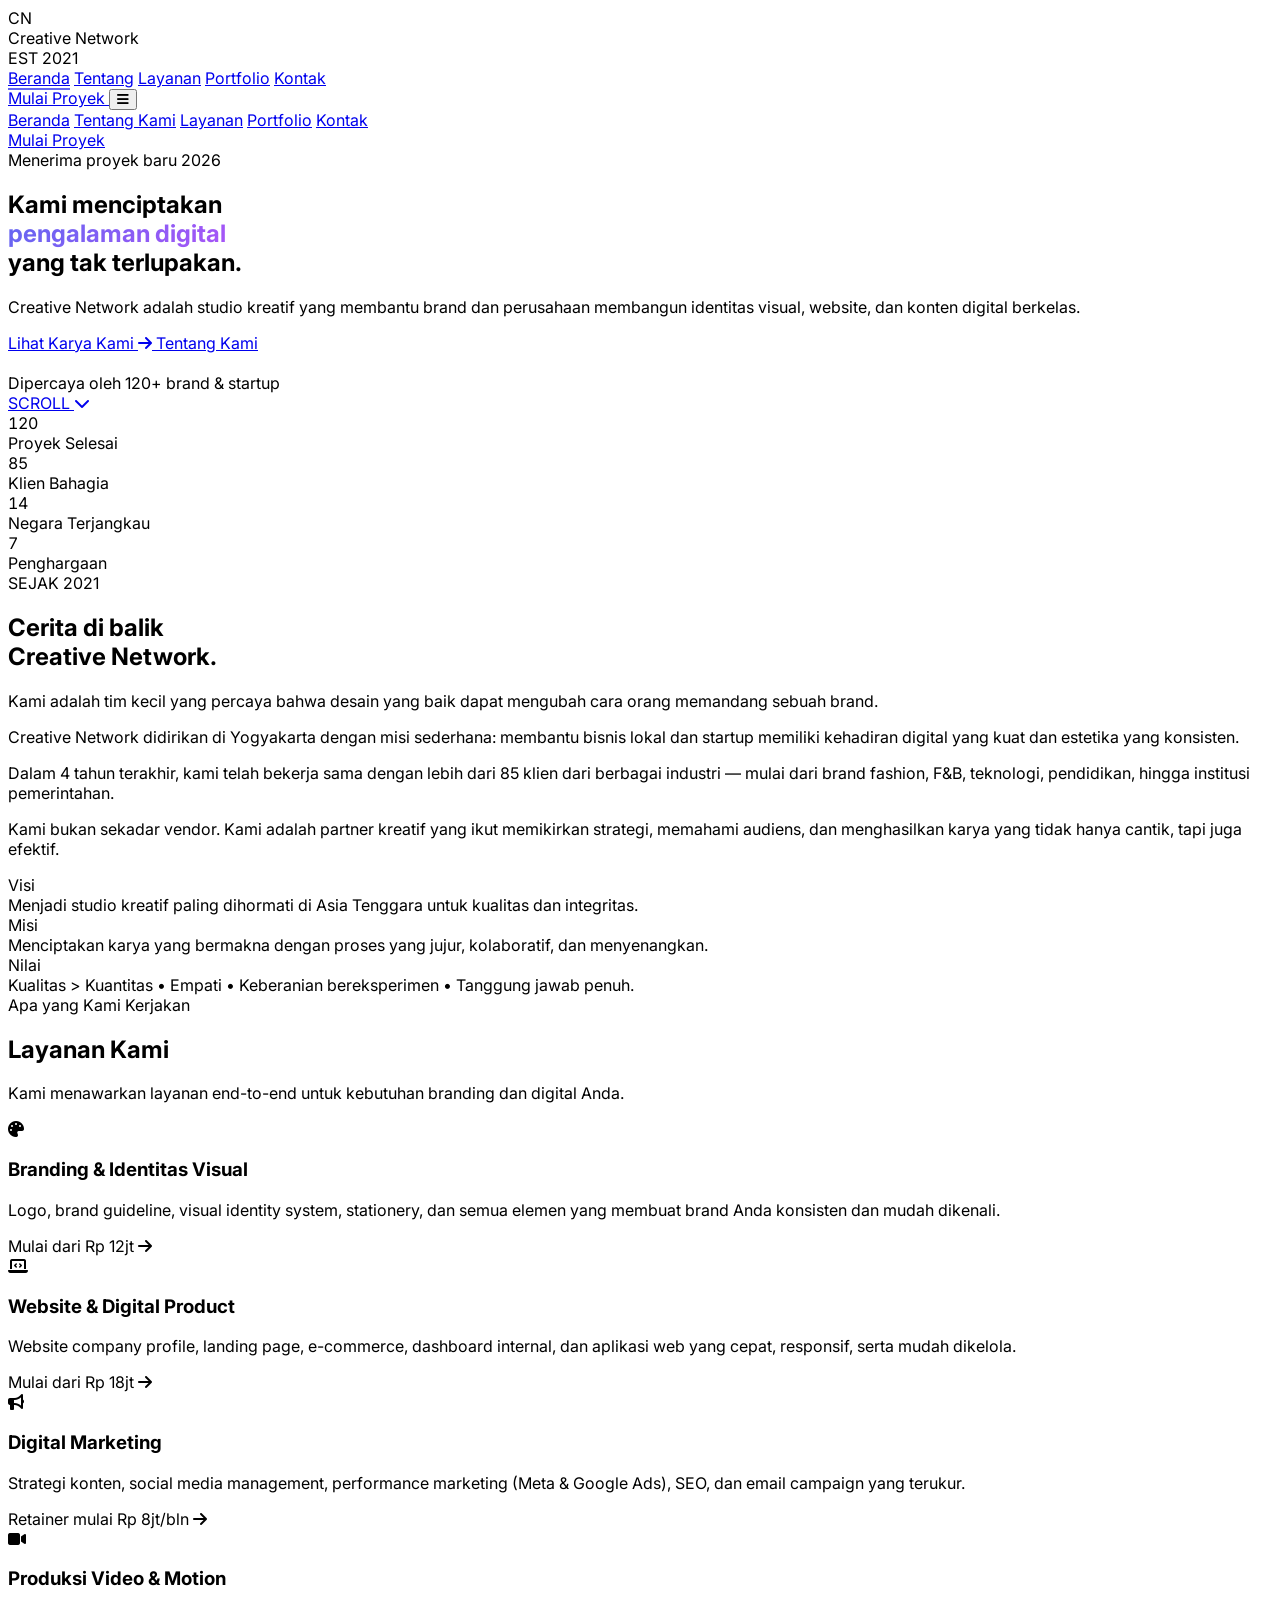
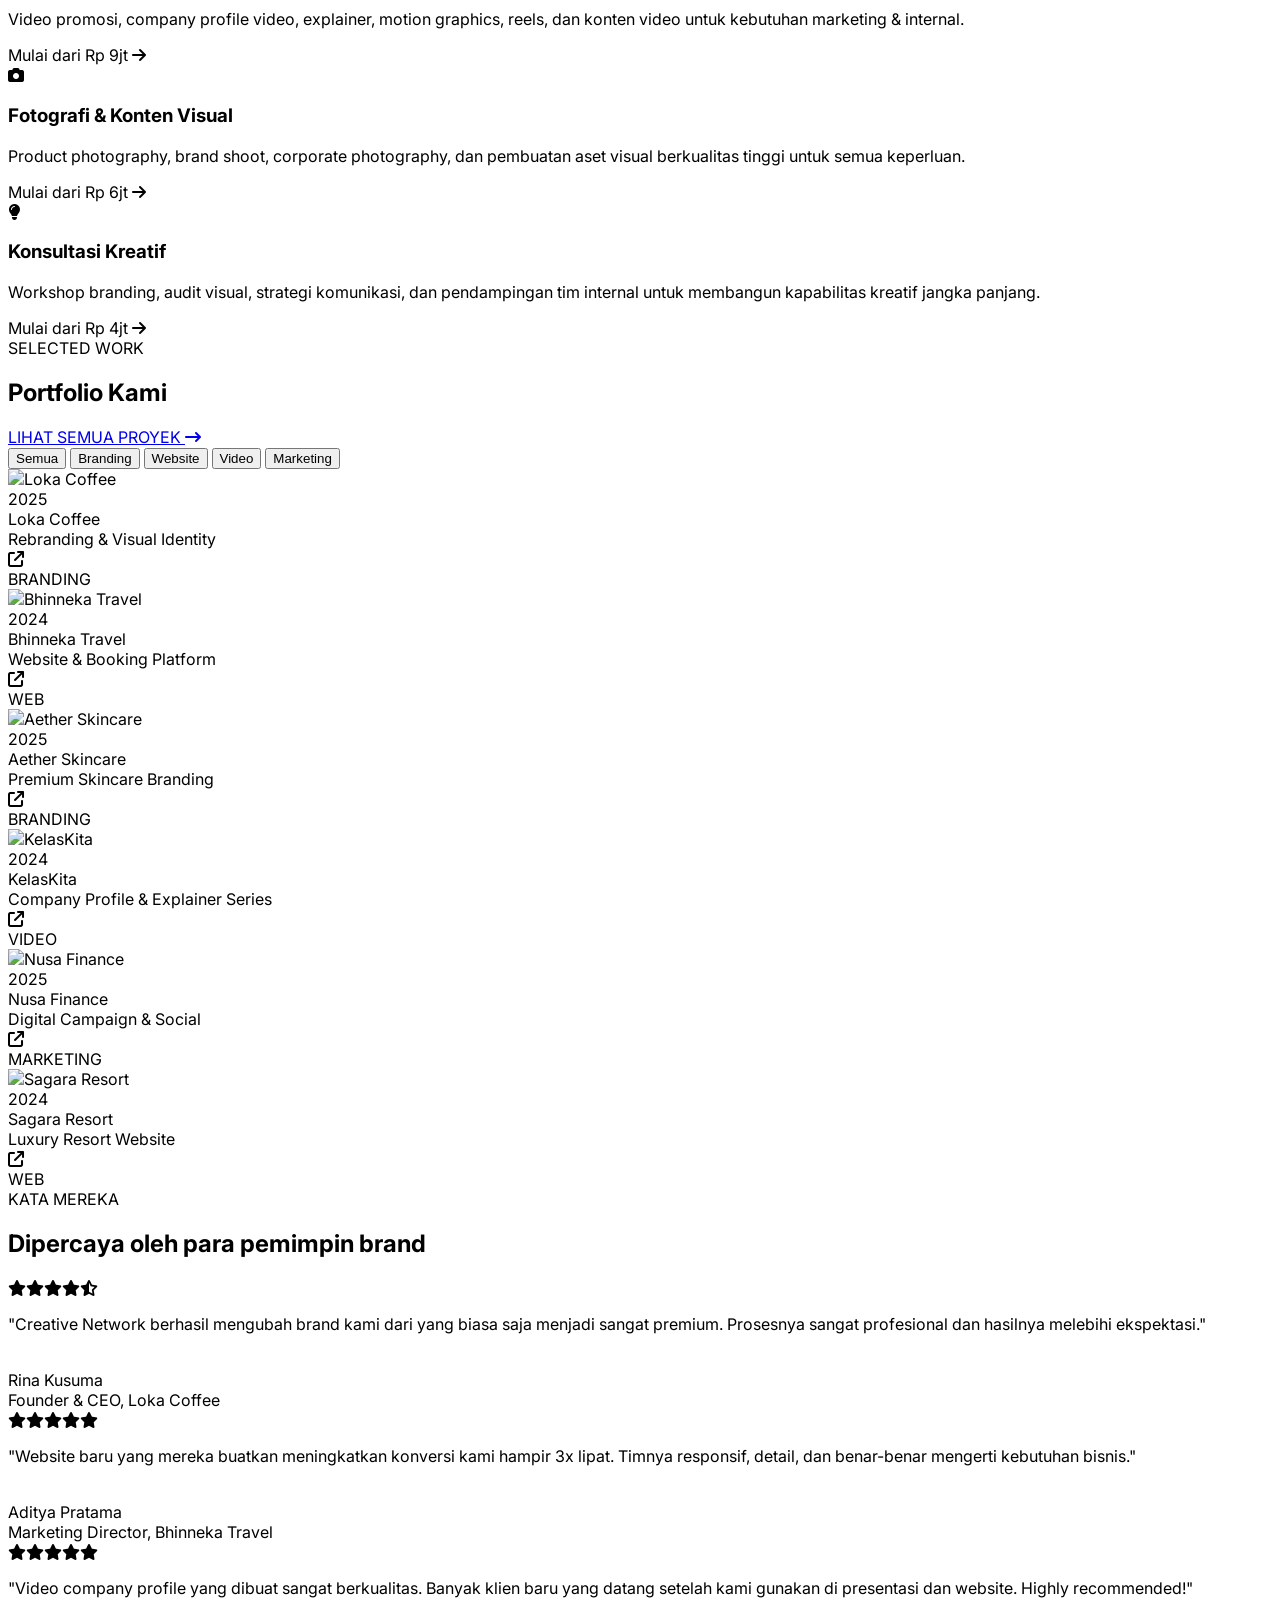
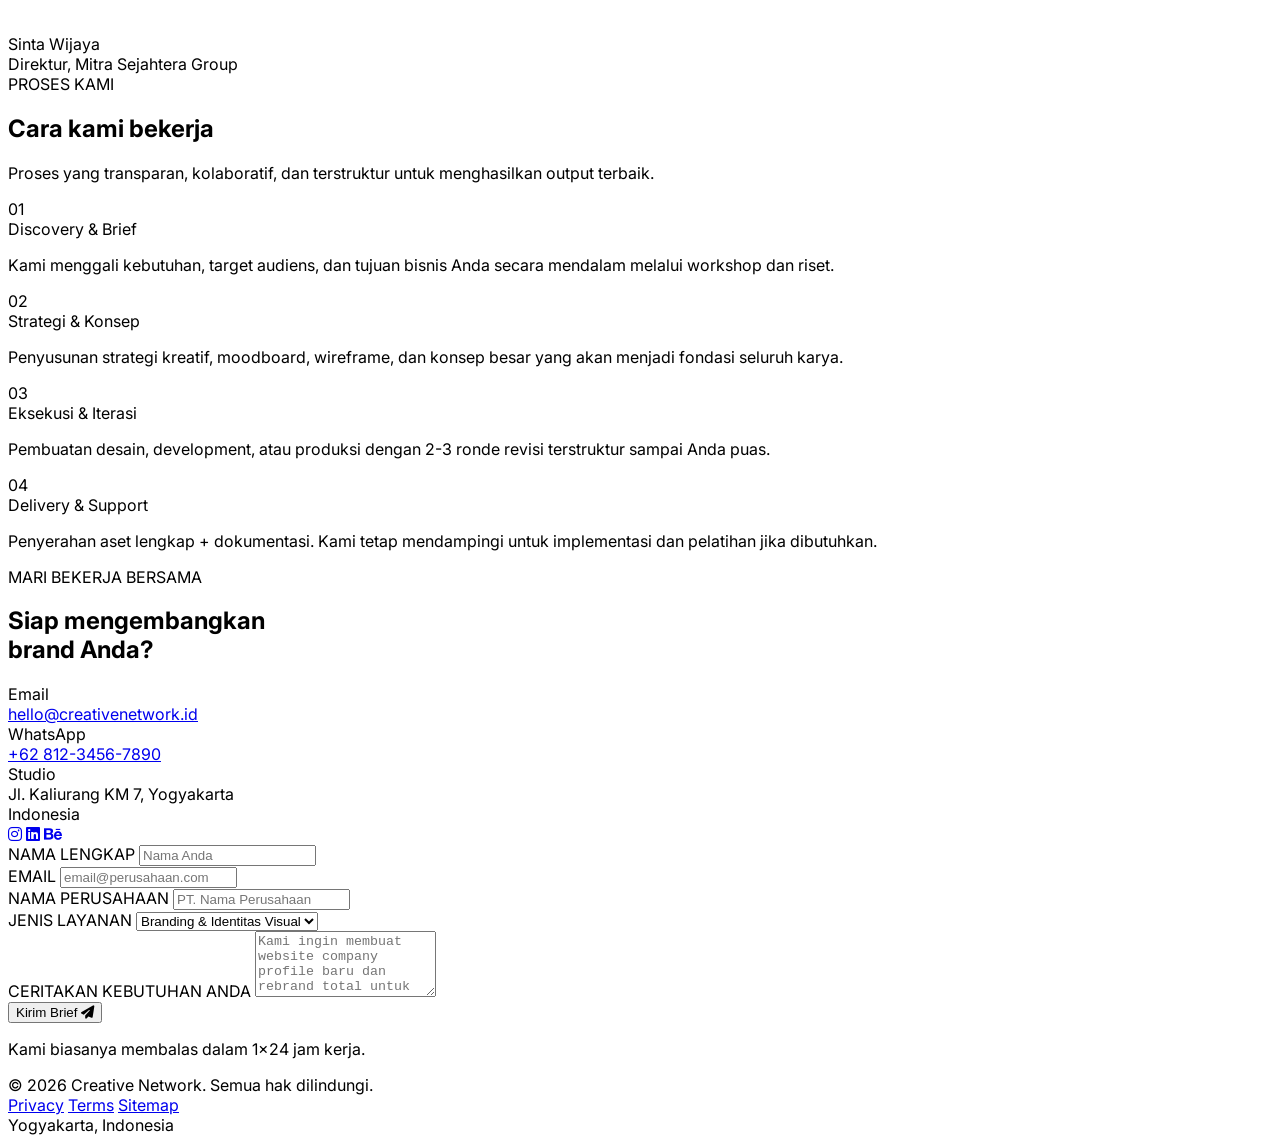
==== index.html @ c927feca "feat: add full company profile website (index.html)" ====
<!DOCTYPE html>
<html lang="id">
<head>
    <meta charset="UTF-8">
    <meta name="viewport" content="width=device-width, initial-scale=1.0">
    <meta name="description" content="Creative Network - Agensi kreatif digital yang menghidupkan ide menjadi pengalaman visual dan digital yang bermakna. Jasa desain branding, website, digital marketing, dan produksi konten.">
    <meta name="keywords" content="creative agency, desain grafis, website, branding, digital marketing, video production, indonesia, creative network">
    <title>Creative Network • Company Profile</title>
    <script src="https://cdn.tailwindcss.com"></script>
    <link rel="stylesheet" href="https://cdnjs.cloudflare.com/ajax/libs/font-awesome/6.5.1/css/all.min.css">
    <style>
        @import url('https://fonts.googleapis.com/css2?family=Inter:wght@300;400;500;600&amp;family=Playfair+Display:wght@700&amp;display=swap');
        
        :root {
            --primary: #6366f1;
        }
        
        .tail-container {
            font-family: 'Inter', system_ui, sans-serif;
        }
        
        .heading-serif {
            font-family: 'Playfair Display', Georgia, serif;
            font-weight: 700;
            line-height: 1.1;
        }

        .section-header {
            position: relative;
            display: inline-block;
        }
        
        .section-header:after {
            content: '';
            position: absolute;
            bottom: -8px;
            left: 0;
            width: 60px;
            height: 3px;
            background: linear-gradient(to right, #6366f1, #a5b4fc);
            border-radius: 3px;
        }

        .nav-link {
            position: relative;
            transition: color 0.2s ease;
        }
        
        .nav-link:after {
            content: '';
            position: absolute;
            width: 0;
            height: 2px;
            bottom: -2px;
            left: 0;
            background-color: #6366f1;
            transition: width 0.3s ease;
        }
        
        .nav-link:hover:after,
        .nav-link.active:after {
            width: 100%;
        }

        .service-card, .portfolio-card {
            transition: all 0.3s cubic-bezier(0.4, 0, 0.2, 1);
        }
        
        .service-card:hover, .portfolio-card:hover {
            transform: translateY(-8px);
            box-shadow: 0 20px 25px -5px rgb(0 0 0 / 0.1), 0 8px 10px -6px rgb(0 0 0 / 0.1);
        }

        .portfolio-card img {
            transition: transform 0.5s cubic-bezier(0.4, 0, 0.2, 1);
        }
        
        .portfolio-card:hover img {
            transform: scale(1.08);
        }

        .nav-scrolled {
            background-color: rgba(15, 23, 42, 0.95);
            backdrop-filter: blur(12px);
        }

        .stat-number {
            font-variant-numeric: tabular-nums;
        }

        .modal {
            animation: modalPop 0.2s ease-out forwards;
        }

        @keyframes modalPop {
            from {
                opacity: 0;
                transform: scale(0.95) translateY(20px);
            }
            to {
                opacity: 1;
                transform: scale(1) translateY(0);
            }
        }

        .creative-gradient {
            background: linear-gradient(135deg, #6366f1 0%, #a855f7 100%);
            -webkit-background-clip: text;
            -webkit-text-fill-color: transparent;
        }

        .glass {
            background: rgba(255, 255, 255, 0.08);
            backdrop-filter: blur(16px);
        }

        .work-grid {
            scrollbar-width: none;
        }

        .fade-in {
            opacity: 0;
            transform: translateY(20px);
            transition: all 0.6s cubic-bezier(0.4, 0, 0.2, 1);
        }
        
        .fade-in.visible {
            opacity: 1;
            transform: translateY(0);
        }

        .nav-mobile {
            animation: slideDown 0.3s ease forwards;
        }

        .testimonial {
            transition: all 0.4s ease;
        }
    </style>
</head>
<body class="tail-container bg-slate-950 text-slate-200">
    <!-- NAVBAR -->
    <nav id="navbar" class="fixed top-0 left-0 right-0 z-50 transition-all duration-300 bg-slate-950/90">
        <div class="max-w-7xl mx-auto px-6">
            <div class="flex items-center justify-between h-20">
                <!-- Logo -->
                <div class="flex items-center gap-x-3">
                    <div class="w-10 h-10 bg-indigo-600 rounded-2xl flex items-center justify-center shadow-inner">
                        <span class="text-white font-bold text-2xl tracking-tighter">CN</span>
                    </div>
                    <div>
                        <div class="font-semibold text-2xl tracking-tighter">Creative Network</div>
                        <div class="text-[10px] text-slate-400 -mt-1">EST 2021</div>
                    </div>
                </div>

                <!-- Desktop Menu -->
                <div class="hidden md:flex items-center gap-x-9 text-sm font-medium">
                    <a href="#beranda" class="nav-link text-slate-300 hover:text-white px-1">Beranda</a>
                    <a href="#tentang" class="nav-link text-slate-300 hover:text-white px-1">Tentang</a>
                    <a href="#layanan" class="nav-link text-slate-300 hover:text-white px-1">Layanan</a>
                    <a href="#portfolio" class="nav-link text-slate-300 hover:text-white px-1">Portfolio</a>
                    <a href="#kontak" class="nav-link text-slate-300 hover:text-white px-1">Kontak</a>
                </div>

                <!-- CTA & Mobile -->
                <div class="flex items-center gap-x-4">
                    <a href="#kontak" 
                       class="hidden sm:inline-flex items-center px-5 py-2.5 text-sm font-semibold bg-white text-slate-950 rounded-2xl hover:bg-slate-100 active:bg-slate-200 transition-colors">
                        <span>Mulai Proyek</span>
                    </a>
                    
                    <!-- Mobile Menu Button -->
                    <button id="mobile-menu-btn"
                            class="md:hidden w-11 h-11 flex items-center justify-center text-xl text-slate-300 hover:text-white hover:bg-slate-900 rounded-2xl transition-colors"
                            aria-label="Buka menu">
                        <i class="fa-solid fa-bars"></i>
                    </button>
                </div>
            </div>
        </div>

        <!-- Mobile Menu -->
        <div id="mobile-menu" class="hidden md:hidden border-t border-slate-800 bg-slate-950">
            <div class="px-6 py-6 flex flex-col gap-y-1 text-base font-medium">
                <a href="#beranda" class="mobile-nav-link px-4 py-3 rounded-2xl hover:bg-slate-900">Beranda</a>
                <a href="#tentang" class="mobile-nav-link px-4 py-3 rounded-2xl hover:bg-slate-900">Tentang Kami</a>
                <a href="#layanan" class="mobile-nav-link px-4 py-3 rounded-2xl hover:bg-slate-900">Layanan</a>
                <a href="#portfolio" class="mobile-nav-link px-4 py-3 rounded-2xl hover:bg-slate-900">Portfolio</a>
                <a href="#kontak" class="mobile-nav-link px-4 py-3 rounded-2xl hover:bg-slate-900">Kontak</a>
                
                <div class="pt-4 px-4">
                    <a href="#kontak" 
                       class="block w-full text-center px-6 py-3 bg-white text-slate-950 font-semibold rounded-2xl text-sm active:bg-slate-100">
                        Mulai Proyek
                    </a>
                </div>
            </div>
        </div>
    </nav>

    <!-- HERO / BERANDA -->
    <section id="beranda" class="pt-20 min-h-[100dvh] flex items-center relative overflow-hidden bg-slate-950">
        <div class="absolute inset-0 bg-[radial-gradient(#334155_0.8px,transparent_1px)] bg-[length:5px_5px] opacity-40"></div>
        
        <div class="max-w-7xl mx-auto px-6 pt-12 pb-20 relative z-10">
            <div class="max-w-4xl">
                <div class="inline-flex items-center gap-x-2 bg-slate-900 border border-slate-800 rounded-3xl px-4 py-1 mb-6 text-sm">
                    <div class="w-2 h-2 bg-emerald-400 rounded-full animate-pulse"></div>
                    <span class="text-emerald-400 font-medium">Menerima proyek baru 2026</span>
                </div>
                
                <h1 class="text-6xl md:text-7xl lg:text-7xl font-semibold tracking-tighter leading-[1.05] mb-6">
                    Kami menciptakan<br>
                    <span class="creative-gradient">pengalaman digital</span><br>
                    yang tak terlupakan.
                </h1>
                
                <p class="max-w-xl text-xl text-slate-400 mb-10 leading-relaxed">
                    Creative Network adalah studio kreatif yang membantu brand dan perusahaan 
                    membangun identitas visual, website, dan konten digital berkelas.
                </p>

                <div class="flex flex-col sm:flex-row items-start sm:items-center gap-4">
                    <a href="#portfolio" 
                       class="group inline-flex items-center justify-center gap-x-3 bg-indigo-600 hover:bg-indigo-500 active:bg-indigo-700 transition-all px-8 py-4 rounded-3xl font-semibold text-lg w-full sm:w-auto">
                        <span>Lihat Karya Kami</span>
                        <i class="fa-solid fa-arrow-right group-active:translate-x-0.5 transition"></i>
                    </a>
                    
                    <a href="#tentang" 
                       class="inline-flex items-center justify-center gap-x-2 px-7 py-4 rounded-3xl font-semibold text-lg border border-slate-700 hover:bg-slate-900 transition-colors w-full sm:w-auto">
                        <span>Tentang Kami</span>
                    </a>
                </div>

                <div class="mt-14 flex items-center gap-x-8 text-sm">
                    <div class="flex -space-x-3">
                        <img class="w-8 h-8 rounded-full ring-2 ring-slate-950 object-cover" src="https://picsum.photos/id/1005/32/32" alt="">
                        <img class="w-8 h-8 rounded-full ring-2 ring-slate-950 object-cover" src="https://picsum.photos/id/1011/32/32" alt="">
                        <img class="w-8 h-8 rounded-full ring-2 ring-slate-950 object-cover" src="https://picsum.photos/id/1009/32/32" alt="">
                    </div>
                    <div class="text-slate-400">
                        Dipercaya oleh <span class="text-white font-medium">120+</span> brand &amp; startup
                    </div>
                </div>
            </div>
        </div>

        <!-- Scroll indicator -->
        <div class="absolute bottom-10 left-1/2 hidden md:block">
            <a href="#tentang" class="flex flex-col items-center text-xs tracking-[2px] text-slate-500 hover:text-slate-400">
                <span class="mb-1.5">SCROLL</span>
                <i class="fa-solid fa-chevron-down"></i>
            </a>
        </div>
    </section>

    <!-- STATS -->
    <div class="border-y border-slate-800 bg-slate-900/50">
        <div class="max-w-7xl mx-auto px-6 grid grid-cols-2 md:grid-cols-4 gap-y-8 py-8 text-center">
            <div>
                <div class="text-4xl font-semibold tracking-tight text-white stat-number" data-target="120">120</div>
                <div class="text-sm text-slate-400 mt-1">Proyek Selesai</div>
            </div>
            <div>
                <div class="text-4xl font-semibold tracking-tight text-white stat-number" data-target="85">85</div>
                <div class="text-sm text-slate-400 mt-1">Klien Bahagia</div>
            </div>
            <div>
                <div class="text-4xl font-semibold tracking-tight text-white stat-number" data-target="14">14</div>
                <div class="text-sm text-slate-400 mt-1">Negara Terjangkau</div>
            </div>
            <div>
                <div class="text-4xl font-semibold tracking-tight text-white stat-number" data-target="7">7</div>
                <div class="text-sm text-slate-400 mt-1">Penghargaan</div>
            </div>
        </div>
    </div>

    <!-- TENTANG KAMI -->
    <section id="tentang" class="max-w-7xl mx-auto px-6 pt-20 pb-16">
        <div class="grid md:grid-cols-12 gap-x-12 items-center">
            <div class="md:col-span-5 mb-10 md:mb-0">
                <div class="sticky top-24">
                    <span class="text-indigo-400 font-semibold tracking-widest text-sm">SEJAK 2021</span>
                    <h2 class="text-5xl tracking-tighter font-semibold mt-3 mb-6 leading-none">Cerita di balik<br>Creative Network.</h2>
                    
                    <div class="prose prose-invert text-slate-400">
                        <p class="text-[15px] leading-relaxed">
                            Kami adalah tim kecil yang percaya bahwa desain yang baik dapat mengubah cara orang memandang sebuah brand.
                        </p>
                    </div>
                </div>
            </div>

            <div class="md:col-span-7 text-[15px] text-slate-300 space-y-6 leading-relaxed">
                <p>
                    Creative Network didirikan di Yogyakarta dengan misi sederhana: membantu bisnis lokal dan startup 
                    memiliki kehadiran digital yang kuat dan estetika yang konsisten.
                </p>
                <p>
                    Dalam 4 tahun terakhir, kami telah bekerja sama dengan lebih dari 85 klien dari berbagai industri — 
                    mulai dari brand fashion, F&amp;B, teknologi, pendidikan, hingga institusi pemerintahan.
                </p>
                <p>
                    Kami bukan sekadar vendor. Kami adalah partner kreatif yang ikut memikirkan strategi, 
                    memahami audiens, dan menghasilkan karya yang tidak hanya cantik, tapi juga efektif.
                </p>

                <div class="pt-4 grid grid-cols-1 sm:grid-cols-3 gap-4 text-sm">
                    <div class="bg-slate-900 border border-slate-800 rounded-3xl p-5">
                        <div class="font-semibold mb-1 text-white">Visi</div>
                        <div class="text-slate-400 text-sm">Menjadi studio kreatif paling dihormati di Asia Tenggara untuk kualitas dan integritas.</div>
                    </div>
                    <div class="bg-slate-900 border border-slate-800 rounded-3xl p-5">
                        <div class="font-semibold mb-1 text-white">Misi</div>
                        <div class="text-slate-400 text-sm">Menciptakan karya yang bermakna dengan proses yang jujur, kolaboratif, dan menyenangkan.</div>
                    </div>
                    <div class="bg-slate-900 border border-slate-800 rounded-3xl p-5">
                        <div class="font-semibold mb-1 text-white">Nilai</div>
                        <div class="text-slate-400 text-sm">Kualitas &gt; Kuantitas • Empati • Keberanian bereksperimen • Tanggung jawab penuh.</div>
                    </div>
                </div>
            </div>
        </div>
    </section>

    <!-- LAYANAN -->
    <section id="layanan" class="bg-slate-900 py-20 border-y border-slate-800">
        <div class="max-w-7xl mx-auto px-6">
            <div class="flex flex-col md:flex-row md:items-end md:justify-between mb-10">
                <div>
                    <span class="uppercase text-xs tracking-[3px] text-indigo-400 font-semibold">Apa yang Kami Kerjakan</span>
                    <h2 class="text-5xl tracking-tighter font-semibold mt-2">Layanan Kami</h2>
                </div>
                <p class="max-w-sm text-slate-400 mt-3 md:mt-0">Kami menawarkan layanan end-to-end untuk kebutuhan branding dan digital Anda.</p>
            </div>

            <div class="grid md:grid-cols-2 lg:grid-cols-3 gap-6">
                <!-- Service 1 -->
                <div class="service-card group bg-slate-950 border border-slate-800 rounded-3xl p-8 flex flex-col">
                    <div class="w-12 h-12 bg-indigo-600/10 text-indigo-400 rounded-2xl flex items-center justify-center mb-6 group-hover:bg-indigo-600 group-hover:text-white transition-colors">
                        <i class="fa-solid fa-palette text-2xl"></i>
                    </div>
                    <h3 class="font-semibold text-2xl tracking-tight mb-3">Branding &amp; Identitas Visual</h3>
                    <p class="text-slate-400 flex-1">Logo, brand guideline, visual identity system, stationery, dan semua elemen yang membuat brand Anda konsisten dan mudah dikenali.</p>
                    <div class="pt-6 text-xs font-medium text-indigo-400 flex items-center gap-1.5">Mulai dari Rp 12jt <i class="fa-solid fa-arrow-right"></i></div>
                </div>

                <!-- Service 2 -->
                <div class="service-card group bg-slate-950 border border-slate-800 rounded-3xl p-8 flex flex-col">
                    <div class="w-12 h-12 bg-indigo-600/10 text-indigo-400 rounded-2xl flex items-center justify-center mb-6 group-hover:bg-indigo-600 group-hover:text-white transition-colors">
                        <i class="fa-solid fa-laptop-code text-2xl"></i>
                    </div>
                    <h3 class="font-semibold text-2xl tracking-tight mb-3">Website &amp; Digital Product</h3>
                    <p class="text-slate-400 flex-1">Website company profile, landing page, e-commerce, dashboard internal, dan aplikasi web yang cepat, responsif, serta mudah dikelola.</p>
                    <div class="pt-6 text-xs font-medium text-indigo-400 flex items-center gap-1.5">Mulai dari Rp 18jt <i class="fa-solid fa-arrow-right"></i></div>
                </div>

                <!-- Service 3 -->
                <div class="service-card group bg-slate-950 border border-slate-800 rounded-3xl p-8 flex flex-col">
                    <div class="w-12 h-12 bg-indigo-600/10 text-indigo-400 rounded-2xl flex items-center justify-center mb-6 group-hover:bg-indigo-600 group-hover:text-white transition-colors">
                        <i class="fa-solid fa-bullhorn text-2xl"></i>
                    </div>
                    <h3 class="font-semibold text-2xl tracking-tight mb-3">Digital Marketing</h3>
                    <p class="text-slate-400 flex-1">Strategi konten, social media management, performance marketing (Meta &amp; Google Ads), SEO, dan email campaign yang terukur.</p>
                    <div class="pt-6 text-xs font-medium text-indigo-400 flex items-center gap-1.5">Retainer mulai Rp 8jt/bln <i class="fa-solid fa-arrow-right"></i></div>
                </div>

                <!-- Service 4 -->
                <div class="service-card group bg-slate-950 border border-slate-800 rounded-3xl p-8 flex flex-col">
                    <div class="w-12 h-12 bg-indigo-600/10 text-indigo-400 rounded-2xl flex items-center justify-center mb-6 group-hover:bg-indigo-600 group-hover:text-white transition-colors">
                        <i class="fa-solid fa-video text-2xl"></i>
                    </div>
                    <h3 class="font-semibold text-2xl tracking-tight mb-3">Produksi Video &amp; Motion</h3>
                    <p class="text-slate-400 flex-1">Video promosi, company profile video, explainer, motion graphics, reels, dan konten video untuk kebutuhan marketing &amp; internal.</p>
                    <div class="pt-6 text-xs font-medium text-indigo-400 flex items-center gap-1.5">Mulai dari Rp 9jt <i class="fa-solid fa-arrow-right"></i></div>
                </div>

                <!-- Service 5 -->
                <div class="service-card group bg-slate-950 border border-slate-800 rounded-3xl p-8 flex flex-col">
                    <div class="w-12 h-12 bg-indigo-600/10 text-indigo-400 rounded-2xl flex items-center justify-center mb-6 group-hover:bg-indigo-600 group-hover:text-white transition-colors">
                        <i class="fa-solid fa-camera text-2xl"></i>
                    </div>
                    <h3 class="font-semibold text-2xl tracking-tight mb-3">Fotografi &amp; Konten Visual</h3>
                    <p class="text-slate-400 flex-1">Product photography, brand shoot, corporate photography, dan pembuatan aset visual berkualitas tinggi untuk semua keperluan.</p>
                    <div class="pt-6 text-xs font-medium text-indigo-400 flex items-center gap-1.5">Mulai dari Rp 6jt <i class="fa-solid fa-arrow-right"></i></div>
                </div>

                <!-- Service 6 -->
                <div class="service-card group bg-slate-950 border border-slate-800 rounded-3xl p-8 flex flex-col">
                    <div class="w-12 h-12 bg-indigo-600/10 text-indigo-400 rounded-2xl flex items-center justify-center mb-6 group-hover:bg-indigo-600 group-hover:text-white transition-colors">
                        <i class="fa-solid fa-lightbulb text-2xl"></i>
                    </div>
                    <h3 class="font-semibold text-2xl tracking-tight mb-3">Konsultasi Kreatif</h3>
                    <p class="text-slate-400 flex-1">Workshop branding, audit visual, strategi komunikasi, dan pendampingan tim internal untuk membangun kapabilitas kreatif jangka panjang.</p>
                    <div class="pt-6 text-xs font-medium text-indigo-400 flex items-center gap-1.5">Mulai dari Rp 4jt <i class="fa-solid fa-arrow-right"></i></div>
                </div>
            </div>
        </div>
    </section>

    <!-- PORTFOLIO -->
    <section id="portfolio" class="max-w-7xl mx-auto px-6 py-20">
        <div class="flex flex-col md:flex-row md:items-end md:justify-between mb-9">
            <div>
                <span class="text-xs font-semibold tracking-[2.5px] text-indigo-400">SELECTED WORK</span>
                <h2 class="text-5xl tracking-tighter font-semibold mt-1">Portfolio Kami</h2>
            </div>
            <a href="#" class="mt-3 md:mt-0 text-sm font-medium inline-flex items-center gap-2 text-indigo-400 hover:text-indigo-300 group">
                LIHAT SEMUA PROYEK 
                <span class="group-hover:translate-x-0.5 transition"><i class="fa-solid fa-arrow-right-long"></i></span>
            </a>
        </div>

        <!-- Filter -->
        <div class="flex flex-wrap gap-2 mb-8" id="portfolio-filters">
            <button data-filter="all" class="filter-btn active px-5 py-1.5 text-sm rounded-2xl bg-white text-slate-950 font-medium">Semua</button>
            <button data-filter="branding" class="filter-btn px-5 py-1.5 text-sm rounded-2xl hover:bg-slate-900 bg-slate-900 border border-slate-700">Branding</button>
            <button data-filter="web" class="filter-btn px-5 py-1.5 text-sm rounded-2xl hover:bg-slate-900 bg-slate-900 border border-slate-700">Website</button>
            <button data-filter="video" class="filter-btn px-5 py-1.5 text-sm rounded-2xl hover:bg-slate-900 bg-slate-900 border border-slate-700">Video</button>
            <button data-filter="marketing" class="filter-btn px-5 py-1.5 text-sm rounded-2xl hover:bg-slate-900 bg-slate-900 border border-slate-700">Marketing</button>
        </div>

        <div class="grid grid-cols-1 md:grid-cols-2 lg:grid-cols-3 gap-6" id="portfolio-grid">
            <!-- Portfolio items populated by JS -->
        </div>
    </section>

    <!-- TESTIMONIALS -->
    <section class="bg-slate-900 border-y border-slate-800 py-20">
        <div class="max-w-7xl mx-auto px-6">
            <div class="text-center mb-12">
                <span class="text-indigo-400 text-sm font-semibold tracking-widest">KATA MEREKA</span>
                <h2 class="text-4xl md:text-5xl tracking-tight font-semibold mt-2">Dipercaya oleh para pemimpin brand</h2>
            </div>

            <div class="grid md:grid-cols-3 gap-6 max-w-5xl mx-auto">
                <div class="testimonial bg-slate-950 border border-slate-800 rounded-3xl p-7">
                    <div class="flex gap-1 text-amber-400 mb-4">
                        <i class="fa-solid fa-star"></i><i class="fa-solid fa-star"></i><i class="fa-solid fa-star"></i><i class="fa-solid fa-star"></i><i class="fa-solid fa-star-half-stroke"></i>
                    </div>
                    <p class="italic leading-relaxed text-slate-300">"Creative Network berhasil mengubah brand kami dari yang biasa saja menjadi sangat premium. Prosesnya sangat profesional dan hasilnya melebihi ekspektasi."</p>
                    <div class="mt-6 flex items-center gap-3">
                        <img src="https://picsum.photos/id/1012/40/40" class="w-9 h-9 rounded-full" alt="">
                        <div>
                            <div class="font-medium">Rina Kusuma</div>
                            <div class="text-xs text-slate-400">Founder &amp; CEO, Loka Coffee</div>
                        </div>
                    </div>
                </div>

                <div class="testimonial bg-slate-950 border border-slate-800 rounded-3xl p-7">
                    <div class="flex gap-1 text-amber-400 mb-4">
                        <i class="fa-solid fa-star"></i><i class="fa-solid fa-star"></i><i class="fa-solid fa-star"></i><i class="fa-solid fa-star"></i><i class="fa-solid fa-star"></i>
                    </div>
                    <p class="italic leading-relaxed text-slate-300">"Website baru yang mereka buatkan meningkatkan konversi kami hampir 3x lipat. Timnya responsif, detail, dan benar-benar mengerti kebutuhan bisnis."</p>
                    <div class="mt-6 flex items-center gap-3">
                        <img src="https://picsum.photos/id/1006/40/40" class="w-9 h-9 rounded-full" alt="">
                        <div>
                            <div class="font-medium">Aditya Pratama</div>
                            <div class="text-xs text-slate-400">Marketing Director, Bhinneka Travel</div>
                        </div>
                    </div>
                </div>

                <div class="testimonial bg-slate-950 border border-slate-800 rounded-3xl p-7">
                    <div class="flex gap-1 text-amber-400 mb-4">
                        <i class="fa-solid fa-star"></i><i class="fa-solid fa-star"></i><i class="fa-solid fa-star"></i><i class="fa-solid fa-star"></i><i class="fa-solid fa-star"></i>
                    </div>
                    <p class="italic leading-relaxed text-slate-300">"Video company profile yang dibuat sangat berkualitas. Banyak klien baru yang datang setelah kami gunakan di presentasi dan website. Highly recommended!"</p>
                    <div class="mt-6 flex items-center gap-3">
                        <img src="https://picsum.photos/id/201/40/40" class="w-9 h-9 rounded-full" alt="">
                        <div>
                            <div class="font-medium">Sinta Wijaya</div>
                            <div class="text-xs text-slate-400">Direktur, Mitra Sejahtera Group</div>
                        </div>
                    </div>
                </div>
            </div>
        </div>
    </section>

    <!-- PROCESS -->
    <section class="max-w-7xl mx-auto px-6 py-20">
        <div class="max-w-2xl mb-12">
            <span class="font-semibold text-indigo-400 text-sm tracking-widest">PROSES KAMI</span>
            <h2 class="text-5xl tracking-tighter font-semibold mt-2">Cara kami bekerja</h2>
            <p class="mt-3 text-slate-400">Proses yang transparan, kolaboratif, dan terstruktur untuk menghasilkan output terbaik.</p>
        </div>

        <div class="grid md:grid-cols-4 gap-6">
            <div class="relative pl-9 border-l border-slate-700 md:border-none">
                <div class="absolute -left-[9px] top-1 w-[17px] h-[17px] rounded-full bg-indigo-600 flex items-center justify-center text-[10px] font-mono">01</div>
                <div class="font-semibold text-lg mb-2">Discovery &amp; Brief</div>
                <p class="text-sm text-slate-400">Kami menggali kebutuhan, target audiens, dan tujuan bisnis Anda secara mendalam melalui workshop dan riset.</p>
            </div>
            <div class="relative pl-9 border-l border-slate-700 md:border-none">
                <div class="absolute -left-[9px] top-1 w-[17px] h-[17px] rounded-full bg-indigo-600 flex items-center justify-center text-[10px] font-mono">02</div>
                <div class="font-semibold text-lg mb-2">Strategi &amp; Konsep</div>
                <p class="text-sm text-slate-400">Penyusunan strategi kreatif, moodboard, wireframe, dan konsep besar yang akan menjadi fondasi seluruh karya.</p>
            </div>
            <div class="relative pl-9 border-l border-slate-700 md:border-none">
                <div class="absolute -left-[9px] top-1 w-[17px] h-[17px] rounded-full bg-indigo-600 flex items-center justify-center text-[10px] font-mono">03</div>
                <div class="font-semibold text-lg mb-2">Eksekusi &amp; Iterasi</div>
                <p class="text-sm text-slate-400">Pembuatan desain, development, atau produksi dengan 2-3 ronde revisi terstruktur sampai Anda puas.</p>
            </div>
            <div class="relative pl-9 border-l border-slate-700 md:border-none">
                <div class="absolute -left-[9px] top-1 w-[17px] h-[17px] rounded-full bg-indigo-600 flex items-center justify-center text-[10px] font-mono">04</div>
                <div class="font-semibold text-lg mb-2">Delivery &amp; Support</div>
                <p class="text-sm text-slate-400">Penyerahan aset lengkap + dokumentasi. Kami tetap mendampingi untuk implementasi dan pelatihan jika dibutuhkan.</p>
            </div>
        </div>
    </section>

    <!-- KONTAK -->
    <section id="kontak" class="bg-slate-900 border-t border-slate-800 py-20">
        <div class="max-w-7xl mx-auto px-6 grid md:grid-cols-12 gap-x-16 gap-y-12">
            <div class="md:col-span-5">
                <span class="text-indigo-400 font-semibold tracking-widest text-sm">MARI BEKERJA BERSAMA</span>
                <h2 class="text-5xl font-semibold tracking-tighter mt-3 leading-none">Siap mengembangkan<br>brand Anda?</h2>
                
                <div class="mt-10 space-y-7 text-sm">
                    <div>
                        <div class="text-slate-400 mb-1">Email</div>
                        <a href="mailto:hello@creativenetwork.id" class="text-lg font-medium hover:text-indigo-400">hello@creativenetwork.id</a>
                    </div>
                    <div>
                        <div class="text-slate-400 mb-1">WhatsApp</div>
                        <a href="https://wa.me/6281234567890" target="_blank" class="text-lg font-medium hover:text-indigo-400">+62 812-3456-7890</a>
                    </div>
                    <div>
                        <div class="text-slate-400 mb-1">Studio</div>
                        <div class="text-lg font-medium">Jl. Kaliurang KM 7, Yogyakarta<br>Indonesia</div>
                    </div>
                    
                    <div class="pt-4 flex gap-4 text-2xl">
                        <a href="#" class="hover:text-indigo-400 transition-colors"><i class="fa-brands fa-instagram"></i></a>
                        <a href="#" class="hover:text-indigo-400 transition-colors"><i class="fa-brands fa-linkedin"></i></a>
                        <a href="#" class="hover:text-indigo-400 transition-colors"><i class="fa-brands fa-behance"></i></a>
                    </div>
                </div>
            </div>

            <!-- Contact Form -->
            <div class="md:col-span-7">
                <form id="contact-form" class="space-y-5">
                    <div class="grid grid-cols-1 sm:grid-cols-2 gap-5">
                        <div>
                            <label class="text-xs font-medium tracking-wider text-slate-400 block mb-1.5">NAMA LENGKAP</label>
                            <input type="text" required class="w-full bg-slate-950 border border-slate-700 focus:border-indigo-600 rounded-2xl px-5 py-3 text-sm outline-none placeholder:text-slate-500" placeholder="Nama Anda">
                        </div>
                        <div>
                            <label class="text-xs font-medium tracking-wider text-slate-400 block mb-1.5">EMAIL</label>
                            <input type="email" required class="w-full bg-slate-950 border border-slate-700 focus:border-indigo-600 rounded-2xl px-5 py-3 text-sm outline-none placeholder:text-slate-500" placeholder="email@perusahaan.com">
                        </div>
                    </div>
                    
                    <div class="grid grid-cols-1 sm:grid-cols-2 gap-5">
                        <div>
                            <label class="text-xs font-medium tracking-wider text-slate-400 block mb-1.5">NAMA PERUSAHAAN</label>
                            <input type="text" class="w-full bg-slate-950 border border-slate-700 focus:border-indigo-600 rounded-2xl px-5 py-3 text-sm outline-none placeholder:text-slate-500" placeholder="PT. Nama Perusahaan">
                        </div>
                        <div>
                            <label class="text-xs font-medium tracking-wider text-slate-400 block mb-1.5">JENIS LAYANAN</label>
                            <select class="w-full bg-slate-950 border border-slate-700 focus:border-indigo-600 rounded-2xl px-5 py-3 text-sm outline-none">
                                <option>Branding &amp; Identitas Visual</option>
                                <option>Website / Digital Product</option>
                                <option>Digital Marketing</option>
                                <option>Produksi Video &amp; Motion</option>
                                <option>Fotografi &amp; Konten Visual</option>
                                <option>Konsultasi Kreatif</option>
                                <option>Proyek Lainnya</option>
                            </select>
                        </div>
                    </div>

                    <div>
                        <label class="text-xs font-medium tracking-wider text-slate-400 block mb-1.5">CERITAKAN KEBUTUHAN ANDA</label>
                        <textarea required rows="4" class="w-full resize-y bg-slate-950 border border-slate-700 focus:border-indigo-600 rounded-3xl px-5 py-3.5 text-sm outline-none placeholder:text-slate-500" placeholder="Kami ingin membuat website company profile baru dan rebrand total untuk perusahaan kami yang bergerak di bidang..."></textarea>
                    </div>

                    <button type="submit" 
                            class="mt-2 w-full sm:w-auto bg-indigo-600 hover:bg-indigo-500 active:bg-indigo-700 transition-colors text-white font-semibold tracking-wide px-10 py-4 rounded-3xl flex items-center justify-center gap-x-2">
                        <span>Kirim Brief</span>
                        <i class="fa-solid fa-paper-plane"></i>
                    </button>
                    <p class="text-[11px] text-slate-500">Kami biasanya membalas dalam 1x24 jam kerja.</p>
                </form>
            </div>
        </div>
    </section>

    <!-- FOOTER -->
    <footer class="border-t border-slate-800 py-9 text-xs text-slate-500">
        <div class="max-w-7xl mx-auto px-6 flex flex-col md:flex-row md:items-center justify-between gap-y-3">
            <div>© 2026 Creative Network. Semua hak dilindungi.</div>
            <div class="flex gap-x-5">
                <a href="#" class="hover:text-slate-300">Privacy</a>
                <a href="#" class="hover:text-slate-300">Terms</a>
                <a href="#" class="hover:text-slate-300">Sitemap</a>
            </div>
            <div class="text-slate-400">Yogyakarta, Indonesia</div>
        </div>
    </footer>

    <!-- Portfolio Modal -->
    <div id="portfolio-modal" class="hidden fixed inset-0 z-[70] items-center justify-center bg-black/90 p-4 md:p-8">
        <div class="modal bg-slate-900 rounded-3xl w-full max-w-4xl overflow-hidden border border-slate-700 max-h-[92dvh] overflow-y-auto">
            <!-- Modal content injected by JS -->
            <div id="modal-content"></div>
        </div>
    </div>

    <script>
        // Tailwind script configuration
        function initTailwind() {
            document.documentElement.style.setProperty('--accent', '#6366f1');
            
            // Re-run any dynamic tailwind if needed
        }

        // Navbar scroll behavior
        function initNavbar() {
            const navbar = document.getElementById('navbar');
            let lastScroll = 0;

            window.addEventListener('scroll', () => {
                if (window.scrollY > 30) {
                    navbar.classList.add('nav-scrolled', 'shadow-xl');
                } else {
                    navbar.classList.remove('nav-scrolled', 'shadow-xl');
                }
            });

            // Active nav link on scroll
            const sections = ['beranda', 'tentang', 'layanan', 'portfolio', 'kontak'];
            const navLinks = document.querySelectorAll('.nav-link');
            const mobileLinks = document.querySelectorAll('.mobile-nav-link');

            window.addEventListener('scroll', () => {
                let current = '';
                sections.forEach(id => {
                    const section = document.getElementById(id);
                    if (!section) return;
                    const sectionTop = section.getBoundingClientRect().top;
                    if (sectionTop <= 180) current = id;
                });

                navLinks.forEach(link => {
                    link.classList.remove('active', 'text-white');
                    if (link.getAttribute('href') === `#${current}`) {
                        link.classList.add('active', 'text-white');
                    }
                });
            });

            // Smooth scroll for all anchor links
            document.querySelectorAll('a[href^="#"]').forEach(anchor => {
                anchor.addEventListener('click', function(e) {
                    const target = document.querySelector(this.getAttribute('href'));
                    if (target) {
                        e.preventDefault();
                        const offset = 80;
                        const bodyRect = document.body.getBoundingClientRect().top;
                        const elementPosition = target.getBoundingClientRect().top;
                        const offsetPosition = elementPosition - bodyRect - offset;

                        window.scrollTo({
                            top: offsetPosition,
                            behavior: 'smooth'
                        });

                        // Close mobile menu if open
                        document.getElementById('mobile-menu').classList.add('hidden');
                    }
                });
            });
        }

        // Mobile menu
        function initMobileMenu() {
            const btn = document.getElementById('mobile-menu-btn');
            const menu = document.getElementById('mobile-menu');

            btn.addEventListener('click', () => {
                const isHidden = menu.classList.contains('hidden');
                if (isHidden) {
                    menu.classList.remove('hidden');
                    btn.innerHTML = '<i class="fa-solid fa-times"></i>';
                } else {
                    menu.classList.add('hidden');
                    btn.innerHTML = '<i class="fa-solid fa-bars"></i>';
                }
            });

            // Close on link click
            document.querySelectorAll('.mobile-nav-link').forEach(link => {
                link.addEventListener('click', () => {
                    menu.classList.add('hidden');
                    btn.innerHTML = '<i class="fa-solid fa-bars"></i>';
                });
            });
        }

        // Animated counters
        function initCounters() {
            const counters = document.querySelectorAll('.stat-number');
            
            const animateCounter = (el) => {
                const target = parseInt(el.dataset.target);
                const duration = 1400;
                const start = 0;
                const increment = target / (duration / 16);
                let current = start;

                const timer = setInterval(() => {
                    current += increment;
                    if (current >= target) {
                        el.textContent = target;
                        clearInterval(timer);
                    } else {
                        el.textContent = Math.floor(current);
                    }
                }, 16);
            };

            const observer = new IntersectionObserver((entries) => {
                entries.forEach(entry => {
                    if (entry.isIntersecting) {
                        counters.forEach(counter => {
                            if (!counter.classList.contains('counted')) {
                                counter.classList.add('counted');
                                animateCounter(counter);
                            }
                        });
                        observer.disconnect();
                    }
                });
            }, { threshold: 0.6 });

            const statsSection = document.querySelector('.border-y.border-slate-800');
            if (statsSection) observer.observe(statsSection);
        }

        // Portfolio Data
        const portfolioData = [
            {
                id: 1,
                title: "Loka Coffee",
                category: "branding",
                subtitle: "Rebranding & Visual Identity",
                image: "https://picsum.photos/id/1015/800/630",
                year: "2025",
                client: "Loka Coffee",
                description: "Rebranding lengkap untuk kedai kopi spesialti yang sedang berkembang pesat di Yogyakarta dan Jakarta. Kami merancang sistem identitas visual yang hangat, modern, dan mudah diaplikasikan di semua touchpoint.",
                deliverables: ["Logo & Brandmark", "Brand Guidelines", "Packaging System", "Menu & Signage", "Social Media Kit"],
                result: "Peningkatan brand recall 68% dalam survei pelanggan setelah 4 bulan peluncuran."
            },
            {
                id: 2,
                title: "Bhinneka Travel",
                category: "web",
                subtitle: "Website & Booking Platform",
                image: "https://picsum.photos/id/160/800/630",
                year: "2024",
                client: "PT Bhinneka Wisata",
                description: "Redesain total website corporate + sistem booking tour. Fokus pada pengalaman pengguna yang cepat dan konversi tinggi dengan desain yang mencerminkan keindahan Indonesia.",
                deliverables: ["UI/UX Design", "Next.js Development", "CMS Integration", "Payment Gateway", "SEO Optimization"],
                result: "Konversi booking naik 2.8x dalam 3 bulan pertama."
            },
            {
                id: 3,
                title: "Aether Skincare",
                category: "branding",
                subtitle: "Premium Skincare Branding",
                image: "https://picsum.photos/id/1005/800/630",
                year: "2025",
                client: "Aether Lab",
                description: "Penciptaan brand skincare clean beauty premium untuk pasar Indonesia. Pendekatan minimalis, elegan, dengan nuansa ilmiah yang tetap hangat dan approachable.",
                deliverables: ["Logo & Visual System", "Packaging Design", "Website Launch", "Brand Story & Copy", "Launch Campaign Assets"],
                result: "Terjual habis dalam pre-order pertama & dipajang di 3 department store besar."
            },
            {
                id: 4,
                title: "KelasKita",
                category: "video",
                subtitle: "Company Profile & Explainer Series",
                image: "https://picsum.photos/id/251/800/630",
                year: "2024",
                client: "KelasKita Edutech",
                description: "Produksi video company profile 3 menit + 6 video explainer pendek untuk platform edukasi berbasis komunitas. Gaya sinematik dengan sentuhan ramah dan energik.",
                deliverables: ["Concept & Storyboard", "Shooting", "Motion Graphics", "Voice Over", "Color Grading"],
                result: "Video digunakan di pitch deck investor dan meningkatkan sign-up 140%."
            },
            {
                id: 5,
                title: "Nusa Finance",
                category: "marketing",
                subtitle: "Digital Campaign & Social",
                image: "https://picsum.photos/id/201/800/630",
                year: "2025",
                client: "Nusa Finance",
                description: "Kampanye digital 360 derajat untuk meluncurkan produk investasi ritel. Termasuk konten series, iklan Meta & TikTok, serta kolaborasi dengan 12 influencer.",
                deliverables: ["Campaign Strategy", "Content Production", "Performance Ads", "Influencer Management", "Analytics Dashboard"],
                result: "Mencapai 4.2 juta reach dengan CAC 38% lebih rendah dari target."
            },
            {
                id: 6,
                title: "Sagara Resort",
                category: "web",
                subtitle: "Luxury Resort Website",
                image: "https://picsum.photos/id/1016/800/630",
                year: "2024",
                client: "Sagara Resort Bali",
                description: "Website mewah dengan pengalaman imersif untuk resort boutique di Uluwatu. Fokus pada visual yang kuat, booking langsung, dan integrasi dengan sistem operasional hotel.",
                deliverables: ["Website Design", "Frontend Development", "Custom Booking Engine", "Multilingual", "Performance Optimization"],
                result: "Direct booking naik 47% dan waktu rata-rata di website meningkat 3,4 menit."
            }
        ];

        // Render Portfolio
        function renderPortfolio(filter = 'all') {
            const grid = document.getElementById('portfolio-grid');
            grid.innerHTML = '';

            const filtered = filter === 'all' 
                ? portfolioData 
                : portfolioData.filter(item => item.category === filter);

            filtered.forEach(item => {
                const card = document.createElement('div');
                card.className = `portfolio-card group bg-slate-900 border border-slate-800 rounded-3xl overflow-hidden cursor-pointer`;
                card.innerHTML = `
                    <div class="relative overflow-hidden aspect-[16/12.5]">
                        <img src="${item.image}" alt="${item.title}" class="w-full h-full object-cover">
                        <div class="absolute top-4 right-4 bg-black/60 text-white text-xs font-medium px-3 py-1 rounded-full backdrop-blur">
                            ${item.year}
                        </div>
                    </div>
                    <div class="p-6">
                        <div class="flex items-center justify-between">
                            <div>
                                <div class="font-semibold text-xl tracking-tight">${item.title}</div>
                                <div class="text-slate-400 text-sm mt-0.5">${item.subtitle}</div>
                            </div>
                            <div class="text-indigo-400 opacity-0 group-hover:opacity-100 transition-all">
                                <i class="fa-solid fa-arrow-up-right-from-square"></i>
                            </div>
                        </div>
                        <div class="mt-4 inline-block text-[10px] uppercase tracking-widest px-3 py-px border border-slate-700 rounded-full text-slate-400">
                            ${item.category.toUpperCase()}
                        </div>
                    </div>
                `;
                
                card.addEventListener('click', () => showPortfolioModal(item));
                grid.appendChild(card);
            });
        }

        // Portfolio Filters
        function initPortfolioFilters() {
            const buttons = document.querySelectorAll('#portfolio-filters .filter-btn');
            
            buttons.forEach(btn => {
                btn.addEventListener('click', () => {
                    // Active state
                    buttons.forEach(b => b.classList.remove('active', 'bg-white', 'text-slate-950'));
                    buttons.forEach(b => b.classList.add('bg-slate-900', 'border', 'border-slate-700'));
                    
                    btn.classList.add('active', 'bg-white', 'text-slate-950');
                    btn.classList.remove('bg-slate-900', 'border', 'border-slate-700');

                    const filter = btn.dataset.filter;
                    renderPortfolio(filter);
                });
            });
            
            // Initial render
            renderPortfolio('all');
        }

        // Modal for Portfolio
        function showPortfolioModal(item) {
            const modal = document.getElementById('portfolio-modal');
            const content = document.getElementById('modal-content');

            let deliverablesHTML = '';
            item.deliverables.forEach(d => {
                deliverablesHTML += `<li class="flex items-center gap-2 text-sm py-1"><i class="fa-solid fa-check text-emerald-400 w-3"></i> ${d}</li>`;
            });

            content.innerHTML = `
                <div class="relative">
                    <img src="${item.image}" class="w-full aspect-video object-cover" alt="${item.title}">
                    
                    <button onclick="closePortfolioModal()" 
                            class="absolute top-4 right-4 bg-black/70 hover:bg-black/90 text-white w-10 h-10 flex items-center justify-center rounded-2xl text-xl">
                        <i class="fa-solid fa-times"></i>
                    </button>
                </div>

                <div class="p-8 md:p-10">
                    <div class="flex items-center gap-x-3 mb-3">
                        <span class="px-4 py-1 bg-slate-800 rounded-full text-xs tracking-wider font-medium">${item.category.toUpperCase()}</span>
                        <span class="text-slate-400 text-sm">${item.year} • ${item.client}</span>
                    </div>
                    
                    <h3 class="text-4xl font-semibold tracking-tighter mb-2">${item.title}</h3>
                    <p class="text-xl text-slate-400">${item.subtitle}</p>

                    <div class="my-8 text-[15px] leading-relaxed text-slate-300 max-w-2xl">
                        ${item.description}
                    </div>

                    <div class="grid md:grid-cols-2 gap-x-12 gap-y-8">
                        <div>
                            <div class="uppercase text-xs font-semibold tracking-widest text-slate-400 mb-3">Deliverables</div>
                            <ul class="space-y-0.5">
                                ${deliverablesHTML}
                            </ul>
                        </div>
                        <div>
                            <div class="uppercase text-xs font-semibold tracking-widest text-slate-400 mb-3">Hasil</div>
                            <p class="text-sm leading-relaxed text-emerald-300">${item.result}</p>
                            
                            <div class="mt-8 flex gap-3">
                                <button onclick="closePortfolioModal()" 
                                        class="flex-1 px-6 py-3 rounded-2xl border border-slate-700 hover:bg-slate-800 text-sm font-medium transition-colors">
                                    Tutup
                                </button>
                                <button onclick="contactFromModal()" 
                                        class="flex-1 px-6 py-3 rounded-2xl bg-white text-slate-950 font-semibold text-sm hover:bg-slate-200 transition-colors">
                                    Diskusikan Proyek Serupa
                                </button>
                            </div>
                        </div>
                    </div>
                </div>
            `;

            modal.classList.remove('hidden');
            modal.classList.add('flex');
            
            // Close on outside click
            modal.onclick = function(e) {
                if (e.target === modal) closePortfolioModal();
            };
        }

        window.closePortfolioModal = function() {
            const modal = document.getElementById('portfolio-modal');
            modal.classList.remove('flex');
            modal.classList.add('hidden');
        }

        window.contactFromModal = function() {
            closePortfolioModal();
            setTimeout(() => {
                document.getElementById('kontak').scrollIntoView({ behavior: 'smooth', block: 'start' });
            }, 180);
        }

        // Contact form handling
        function initContactForm() {
            const form = document.getElementById('contact-form');
            
            form.addEventListener('submit', function(e) {
                e.preventDefault();
                
                const btn = form.querySelector('button[type="submit"]');
                const originalText = btn.innerHTML;
                
                btn.disabled = true;
                btn.innerHTML = `<span>Mengirim...</span>`;

                // Simulate sending (in real use, integrate with Formspree, EmailJS, or backend)
                setTimeout(() => {
                    btn.innerHTML = `<span class="flex items-center gap-x-2"><i class="fa-solid fa-check"></i> Terkirim! Terima kasih.</span>`;
                    btn.classList.add('!bg-emerald-600');
                    
                    setTimeout(() => {
                        form.reset();
                        btn.disabled = false;
                        btn.innerHTML = originalText;
                        btn.classList.remove('!bg-emerald-600');
                        
                        // Show nice success toast
                        showToast();
                    }, 2100);
                }, 1350);
            });
        }

        function showToast() {
            const toast = document.createElement('div');
            toast.className = `fixed bottom-6 left-1/2 -translate-x-1/2 bg-slate-800 border border-slate-700 text-white px-6 py-3.5 rounded-3xl shadow-2xl flex items-center gap-x-3 text-sm z-[90]`;
            toast.innerHTML = `
                <i class="fa-solid fa-check-circle text-emerald-400"></i>
                <span>Brief Anda telah kami terima. Tim kami akan menghubungi dalam 24 jam.</span>
            `;
            document.body.appendChild(toast);
            
            setTimeout(() => {
                toast.style.transition = 'all .25s ease';
                toast.style.opacity = '0';
                setTimeout(() => toast.remove(), 200);
            }, 4200);
        }

        // Fade in on scroll (simple reveal)
        function initScrollReveal() {
            const elements = document.querySelectorAll('.service-card, .portfolio-card, .testimonial');
            
            const observer = new IntersectionObserver((entries) => {
                entries.forEach((entry, i) => {
                    if (entry.isIntersecting) {
                        setTimeout(() => {
                            entry.target.classList.add('fade-in', 'visible');
                        }, i * 70);
                        observer.unobserve(entry.target);
                    }
                });
            }, { threshold: 0.12 });

            elements.forEach(el => {
                el.classList.add('fade-in');
                observer.observe(el);
            });
        }

        // Keyboard support for modal
        function initKeyboard() {
            document.addEventListener('keydown', (e) => {
                if (e.key === 'Escape') {
                    const modal = document.getElementById('portfolio-modal');
                    if (!modal.classList.contains('hidden')) {
                        closePortfolioModal();
                    }
                }
            });
        }

        // Initialize everything
        function init() {
            initTailwind();
            initNavbar();
            initMobileMenu();
            initCounters();
            initPortfolioFilters();
            initContactForm();
            initScrollReveal();
            initKeyboard();

            // Make first nav link active initially
            const firstNav = document.querySelector('.nav-link[href="#beranda"]');
            if (firstNav) firstNav.classList.add('active', 'text-white');

            // Log ready (for developer)
            console.log('%c[Creative Network] Company profile website initialized.', 'color:#64748b');
        }

        // Boot
        window.onload = init;
    </script>
</body>
</html>
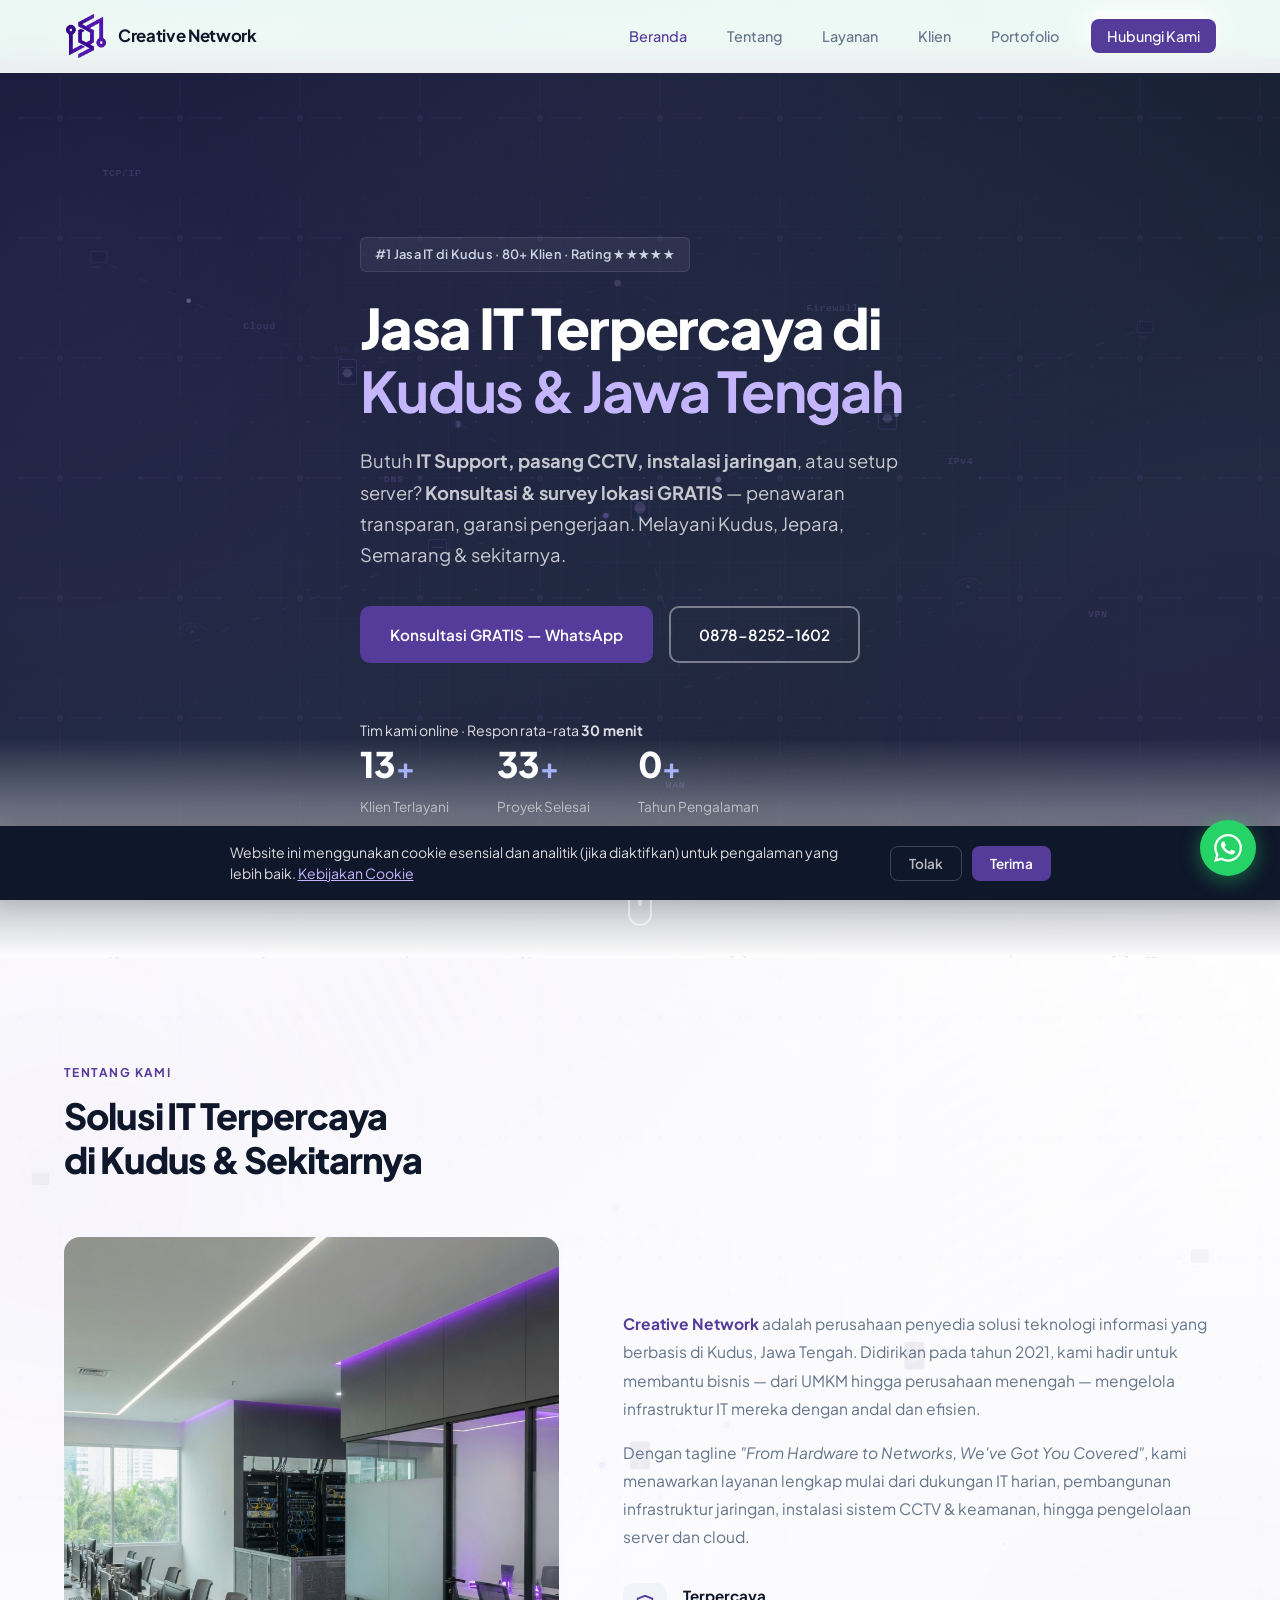
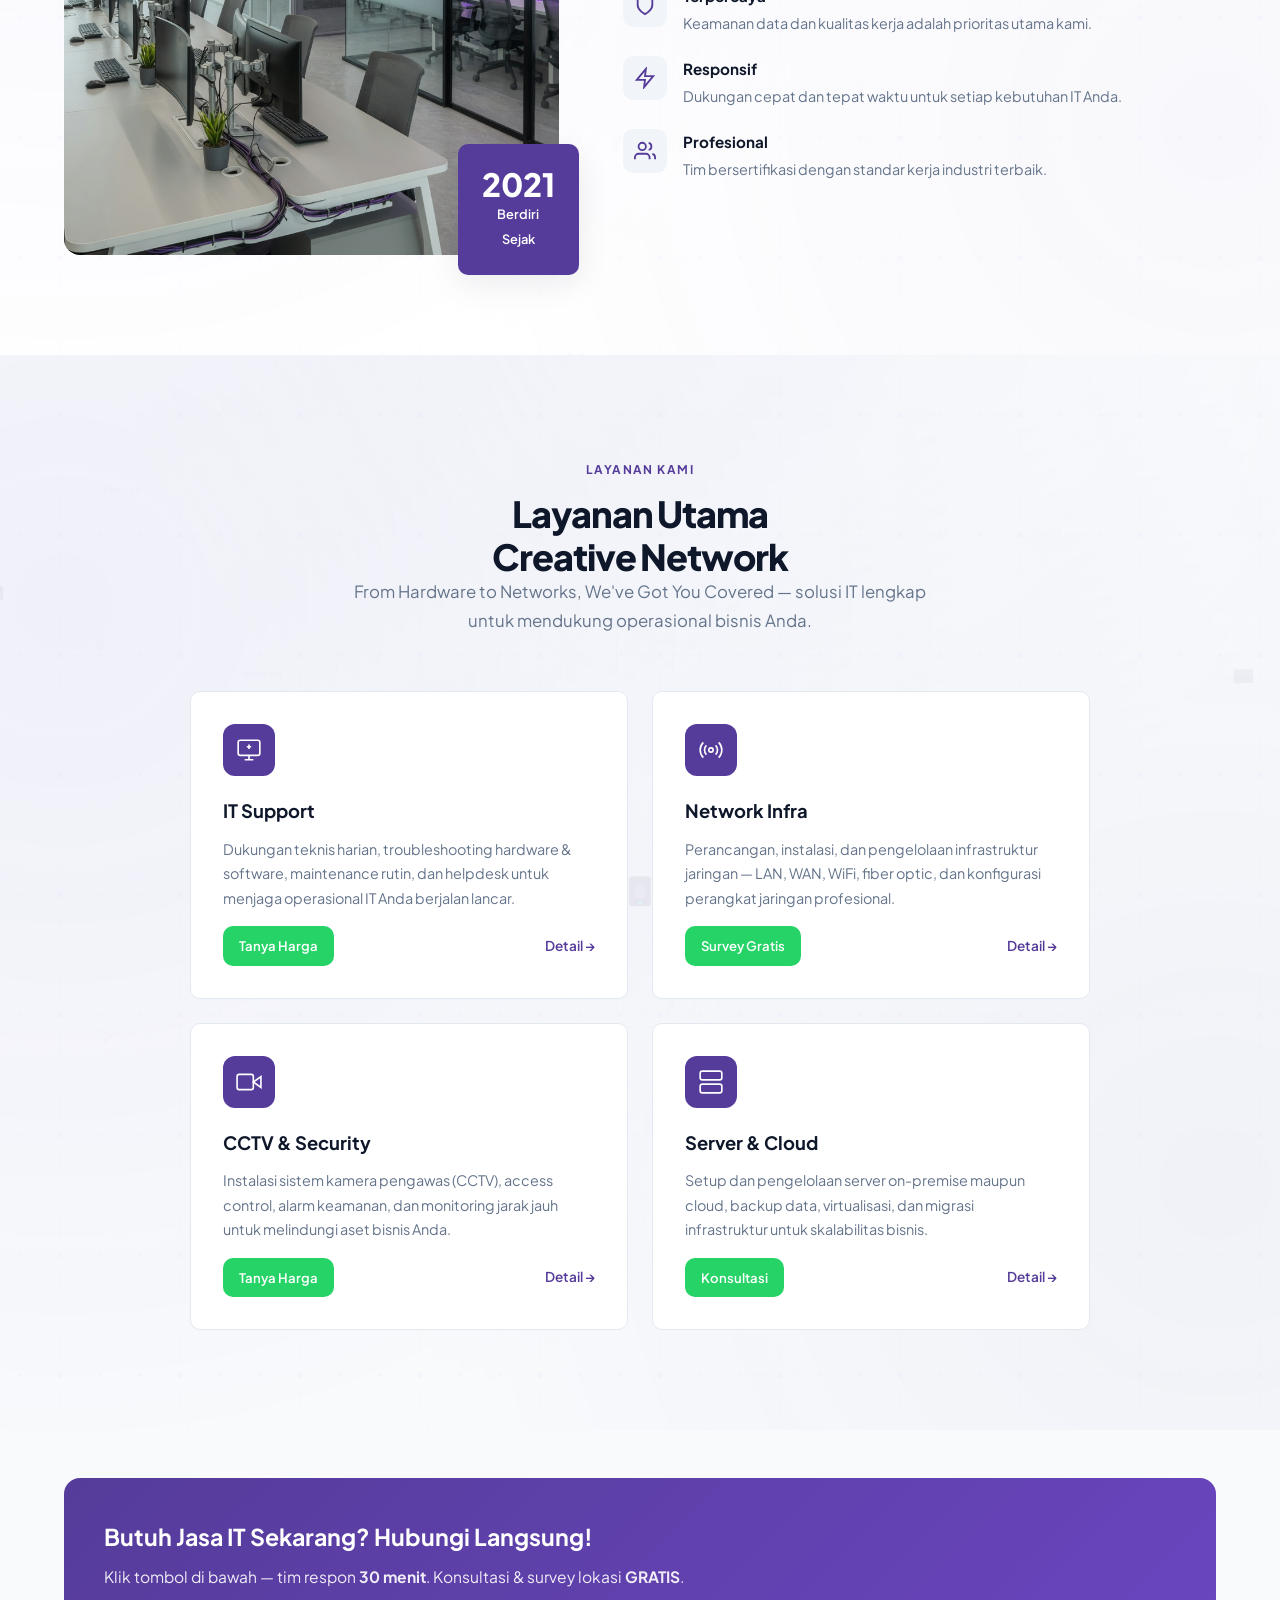
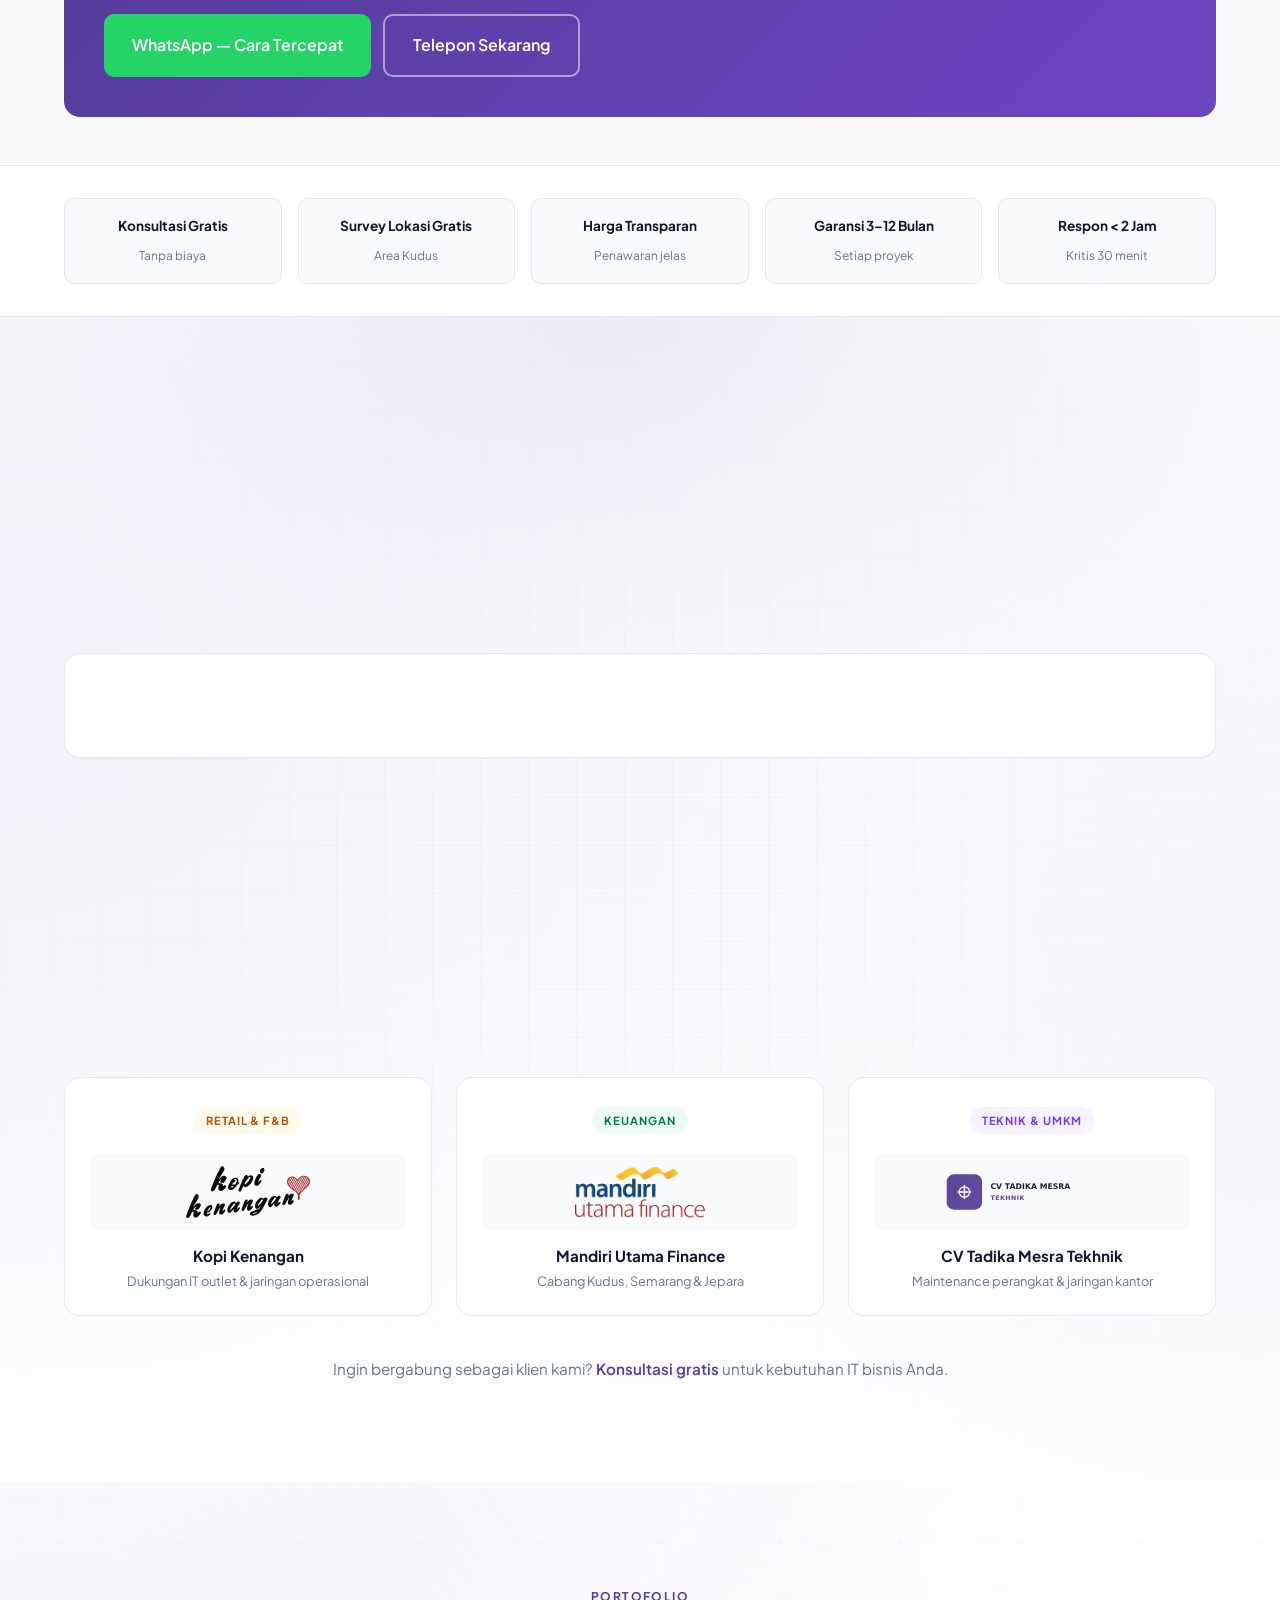
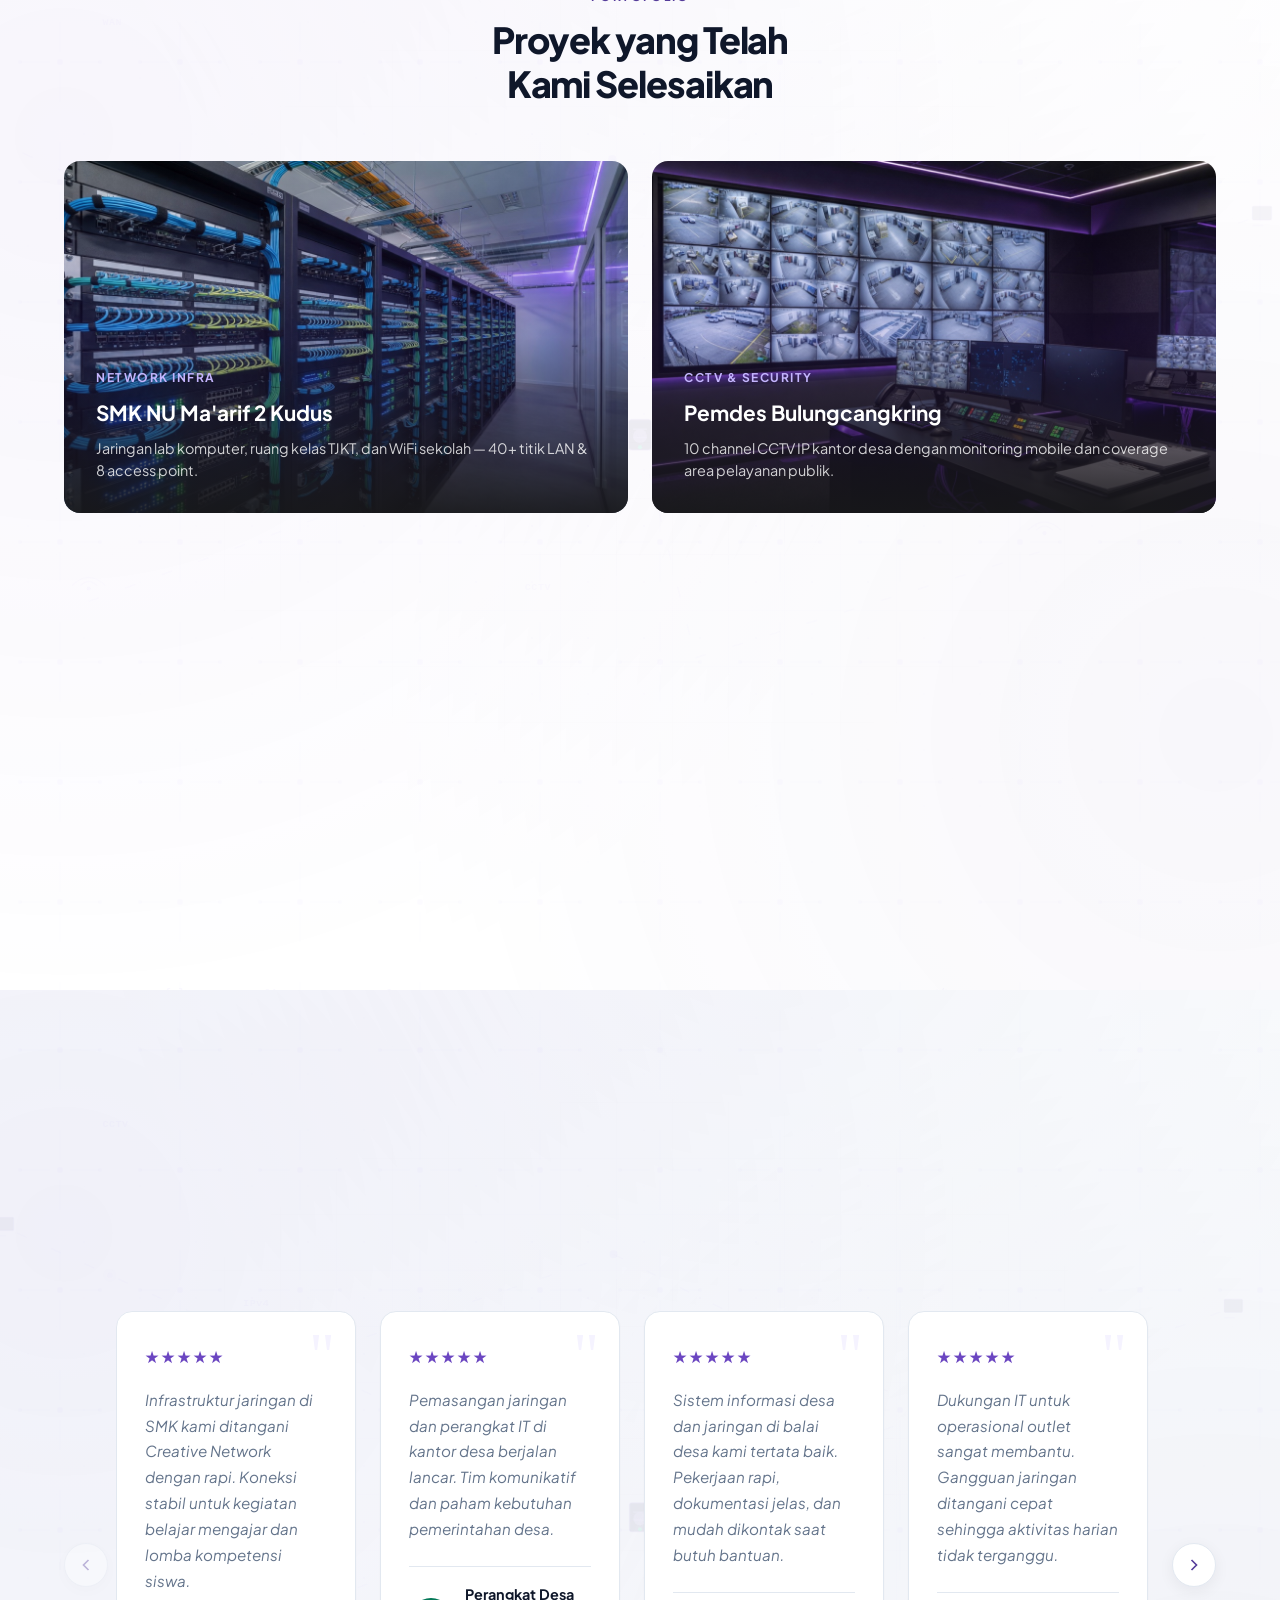
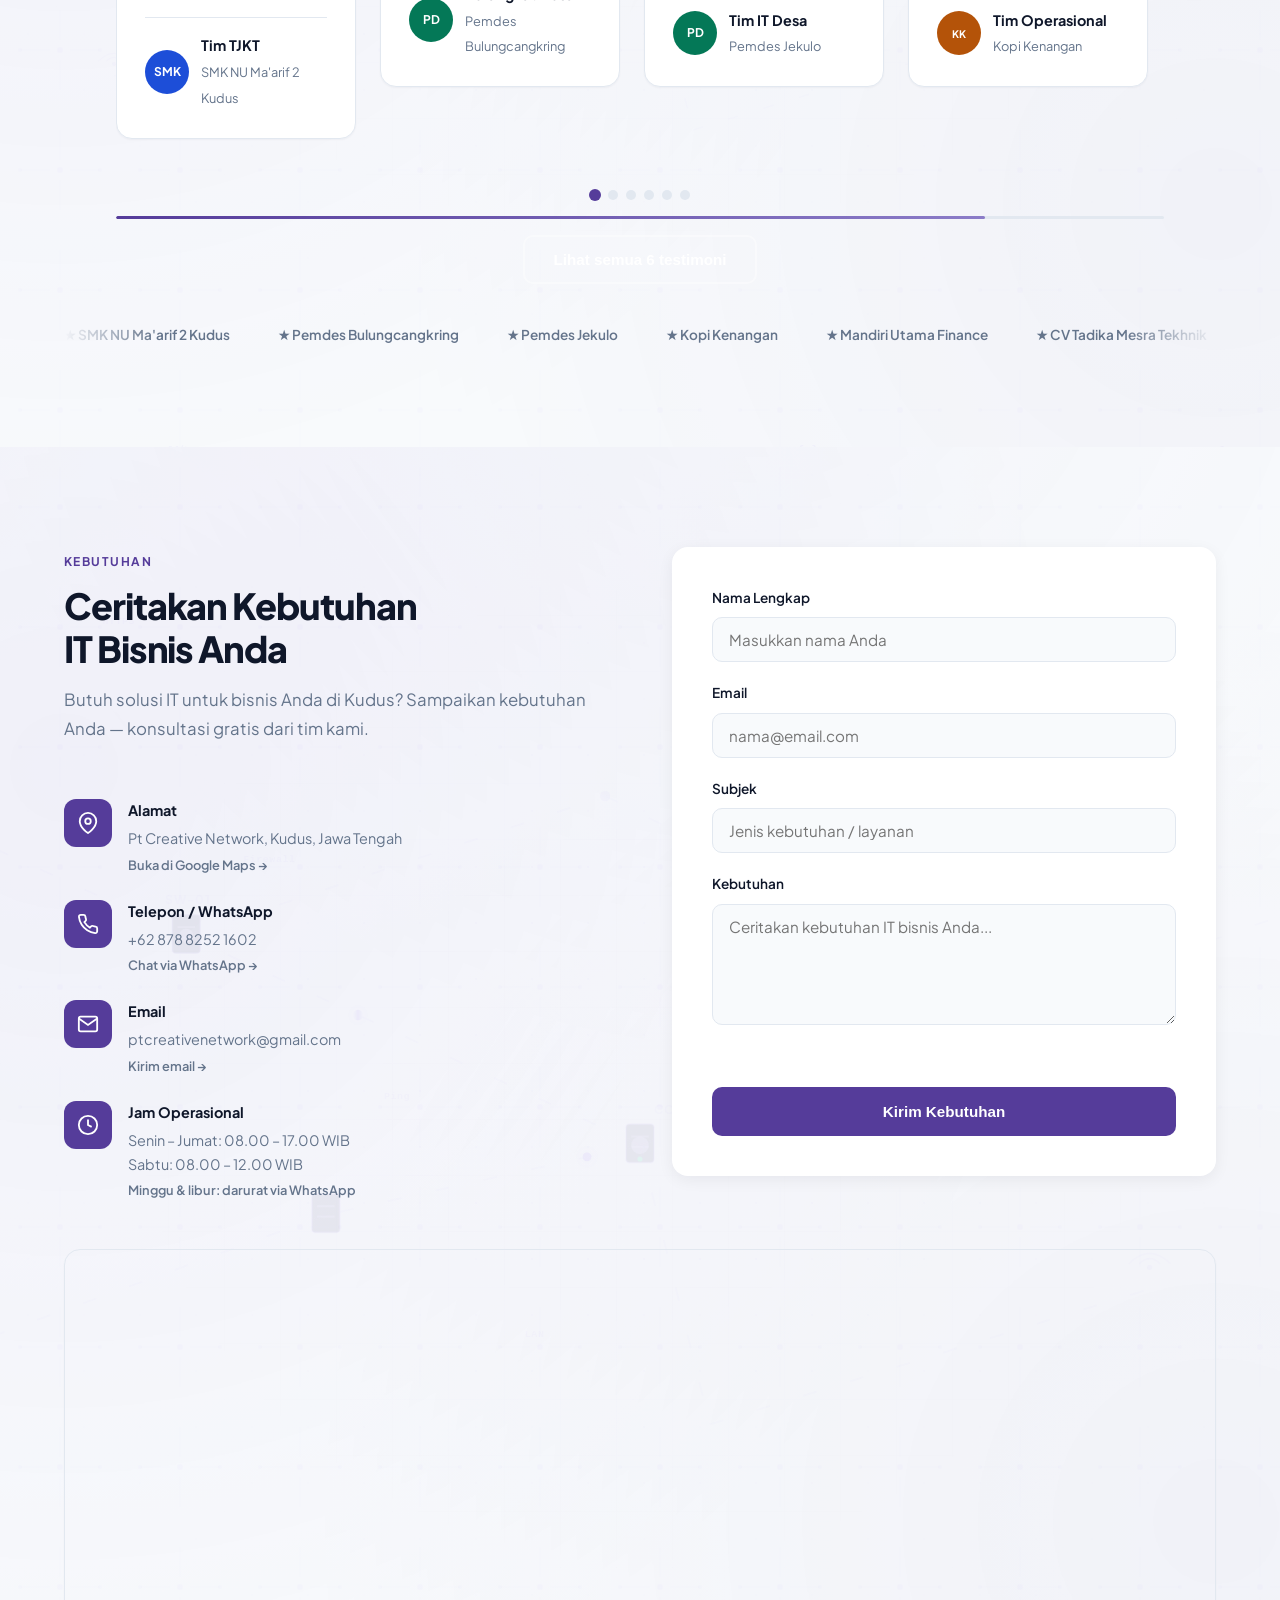
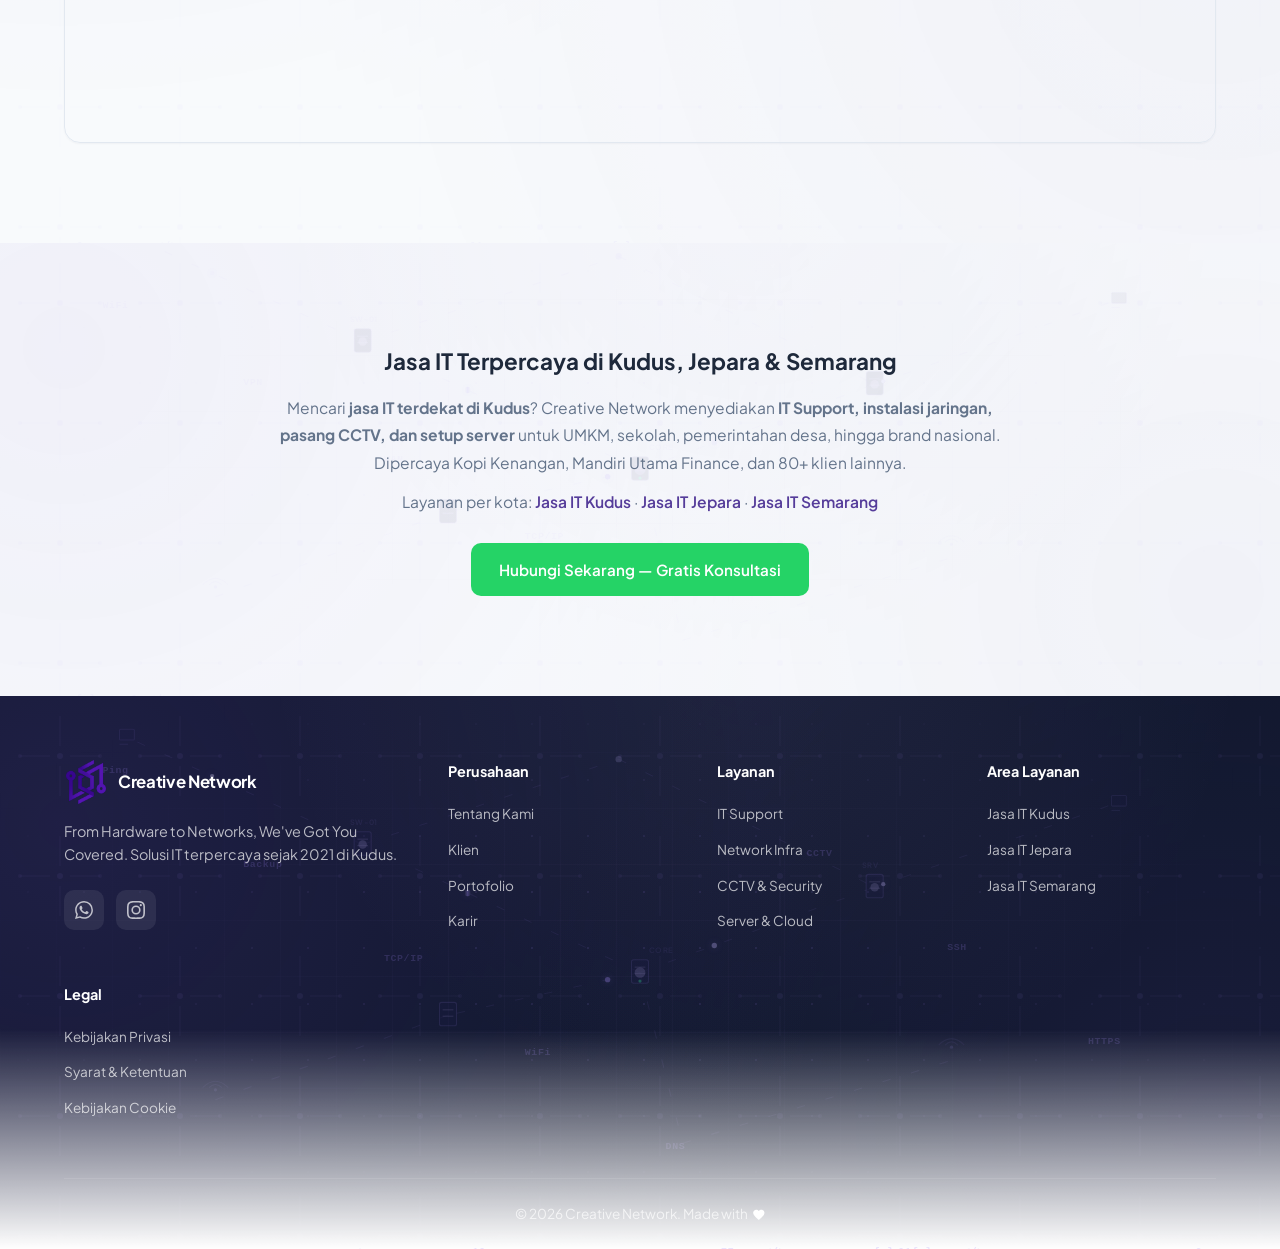
==== commit 22836250: "Optimasi promosi & SEO: CTA WhatsApp, halaman area lokal, sitemap" ====
--- a/index.html
+++ b/index.html
@@ -1,1069 +1,721 @@
-<!DOCTYPE html>
+﻿<!DOCTYPE html>
 <html lang="id">
 <head>
-    <meta charset="UTF-8">
-    <meta name="viewport" content="width=device-width, initial-scale=1.0">
-    <meta name="description" content="Creative Network - Agensi kreatif digital yang menghidupkan ide menjadi pengalaman visual dan digital yang bermakna. Jasa desain branding, website, digital marketing, dan produksi konten.">
-    <meta name="keywords" content="creative agency, desain grafis, website, branding, digital marketing, video production, indonesia, creative network">
-    <title>Creative Network • Company Profile</title>
-    <script src="https://cdn.tailwindcss.com"></script>
-    <link rel="stylesheet" href="https://cdnjs.cloudflare.com/ajax/libs/font-awesome/6.5.1/css/all.min.css">
-    <style>
-        @import url('https://fonts.googleapis.com/css2?family=Inter:wght@300;400;500;600&amp;family=Playfair+Display:wght@700&amp;display=swap');
-        
-        :root {
-            --primary: #6366f1;
-        }
-        
-        .tail-container {
-            font-family: 'Inter', system_ui, sans-serif;
-        }
-        
-        .heading-serif {
-            font-family: 'Playfair Display', Georgia, serif;
-            font-weight: 700;
-            line-height: 1.1;
-        }
-
-        .section-header {
-            position: relative;
-            display: inline-block;
-        }
-        
-        .section-header:after {
-            content: '';
-            position: absolute;
-            bottom: -8px;
-            left: 0;
-            width: 60px;
-            height: 3px;
-            background: linear-gradient(to right, #6366f1, #a5b4fc);
-            border-radius: 3px;
-        }
-
-        .nav-link {
-            position: relative;
-            transition: color 0.2s ease;
-        }
-        
-        .nav-link:after {
-            content: '';
-            position: absolute;
-            width: 0;
-            height: 2px;
-            bottom: -2px;
-            left: 0;
-            background-color: #6366f1;
-            transition: width 0.3s ease;
-        }
-        
-        .nav-link:hover:after,
-        .nav-link.active:after {
-            width: 100%;
-        }
-
-        .service-card, .portfolio-card {
-            transition: all 0.3s cubic-bezier(0.4, 0, 0.2, 1);
-        }
-        
-        .service-card:hover, .portfolio-card:hover {
-            transform: translateY(-8px);
-            box-shadow: 0 20px 25px -5px rgb(0 0 0 / 0.1), 0 8px 10px -6px rgb(0 0 0 / 0.1);
-        }
-
-        .portfolio-card img {
-            transition: transform 0.5s cubic-bezier(0.4, 0, 0.2, 1);
-        }
-        
-        .portfolio-card:hover img {
-            transform: scale(1.08);
-        }
-
-        .nav-scrolled {
-            background-color: rgba(15, 23, 42, 0.95);
-            backdrop-filter: blur(12px);
-        }
-
-        .stat-number {
-            font-variant-numeric: tabular-nums;
-        }
-
-        .modal {
-            animation: modalPop 0.2s ease-out forwards;
-        }
-
-        @keyframes modalPop {
-            from {
-                opacity: 0;
-                transform: scale(0.95) translateY(20px);
-            }
-            to {
-                opacity: 1;
-                transform: scale(1) translateY(0);
-            }
-        }
-
-        .creative-gradient {
-            background: linear-gradient(135deg, #6366f1 0%, #a855f7 100%);
-            -webkit-background-clip: text;
-            -webkit-text-fill-color: transparent;
-        }
-
-        .glass {
-            background: rgba(255, 255, 255, 0.08);
-            backdrop-filter: blur(16px);
-        }
-
-        .work-grid {
-            scrollbar-width: none;
-        }
-
-        .fade-in {
-            opacity: 0;
-            transform: translateY(20px);
-            transition: all 0.6s cubic-bezier(0.4, 0, 0.2, 1);
-        }
-        
-        .fade-in.visible {
-            opacity: 1;
-            transform: translateY(0);
-        }
-
-        .nav-mobile {
-            animation: slideDown 0.3s ease forwards;
-        }
-
-        .testimonial {
-            transition: all 0.4s ease;
-        }
-    </style>
+  <meta charset="UTF-8">
+  <meta name="viewport" content="width=device-width, initial-scale=1.0">
+  <meta name="description" content="★ Jasa IT #1 di Kudus, Jepara & Semarang. IT Support, pasang CCTV, jaringan kantor & server cloud. Konsultasi & survey GRATIS. Respon 30 menit via WhatsApp: 0878-8252-1602.">
+  <meta name="keywords" content="jasa IT Kudus, jasa IT terdekat, IT support Kudus, pasang CCTV Kudus, jasa jaringan Kudus, jasa komputer Kudus, jasa IT Jepara, jasa IT Semarang, Creative Network">
+  <meta name="geo.region" content="ID-JT">
+  <meta name="geo.placename" content="Kudus">
+  <meta name="robots" content="index, follow">
+  <meta name="referrer" content="strict-origin-when-cross-origin">
+  <meta property="og:type" content="website">
+  <meta property="og:locale" content="id_ID">
+  <meta property="og:site_name" content="Creative Network">
+  <meta property="og:title" content="Creative Network | Solusi IT Terpercaya di Kudus">
+  <meta property="og:description" content="IT Support, Network Infra, CCTV & Security, Server & Cloud. Terpercaya sejak 2021 di Kudus, Jawa Tengah.">
+  <meta property="og:image" content="images/logo.png">
+  <meta name="twitter:card" content="summary_large_image">
+  <meta name="twitter:title" content="Creative Network | Solusi IT Kudus">
+  <meta name="twitter:description" content="From Hardware to Networks, We've Got You Covered.">
+  <meta name="twitter:image" content="images/logo.png">
+  <title>#1 Jasa IT Kudus — IT Support, CCTV, Jaringan & Server | Creative Network</title>
+  <link rel="canonical" href="https://creativenetwork.my.id/">
+  <link rel="preconnect" href="https://fonts.googleapis.com">
+  <link rel="preconnect" href="https://fonts.gstatic.com" crossorigin>
+  <link href="https://fonts.googleapis.com/css2?family=Plus+Jakarta+Sans:wght@400;500;600;700;800&display=swap" rel="stylesheet">
+  <link rel="icon" href="images/logo.png" type="image/png">
+  <link rel="stylesheet" href="css/style.css">
+  <script type="application/ld+json">
+  {
+    "@context": "https://schema.org",
+    "@type": "LocalBusiness",
+    "name": "Creative Network",
+    "description": "Penyedia solusi IT Support, Network Infra, CCTV & Security, Server & Cloud di Kudus.",
+    "url": "index.html",
+    "telephone": "+62-878-8252-1602",
+    "email": "ptcreativenetwork@gmail.com",
+    "foundingDate": "2021",
+    "address": {
+      "@type": "PostalAddress",
+      "streetAddress": "Pt Creative Network",
+      "addressLocality": "Kudus",
+      "addressRegion": "Jawa Tengah",
+      "addressCountry": "ID"
+    },
+    "geo": {
+      "@type": "GeoCoordinates",
+      "latitude": -6.8325875,
+      "longitude": 110.9214531
+    },
+    "sameAs": [
+      "https://www.instagram.com/netcreative.id",
+      "https://wa.me/6287882521602",
+      "https://maps.app.goo.gl/2fDdszVGQAcPU68Y8"
+    ],
+    "openingHoursSpecification": [
+      { "@type": "OpeningHoursSpecification", "dayOfWeek": ["Monday","Tuesday","Wednesday","Thursday","Friday"], "opens": "08:00", "closes": "17:00" },
+      { "@type": "OpeningHoursSpecification", "dayOfWeek": "Saturday", "opens": "08:00", "closes": "12:00" }
+    ]
+  }
+  </script>
 </head>
-<body class="tail-container bg-slate-950 text-slate-200">
-    <!-- NAVBAR -->
-    <nav id="navbar" class="fixed top-0 left-0 right-0 z-50 transition-all duration-300 bg-slate-950/90">
-        <div class="max-w-7xl mx-auto px-6">
-            <div class="flex items-center justify-between h-20">
-                <!-- Logo -->
-                <div class="flex items-center gap-x-3">
-                    <div class="w-10 h-10 bg-indigo-600 rounded-2xl flex items-center justify-center shadow-inner">
-                        <span class="text-white font-bold text-2xl tracking-tighter">CN</span>
-                    </div>
-                    <div>
-                        <div class="font-semibold text-2xl tracking-tighter">Creative Network</div>
-                        <div class="text-[10px] text-slate-400 -mt-1">EST 2021</div>
-                    </div>
+<body>
+  <div class="promo-bar">
+    <div class="container promo-bar__inner">
+      <p class="promo-bar__text"><strong>KONSULTASI & SURVEY LOKASI GRATIS</strong> — Respon WhatsApp 30 menit · Garansi pengerjaan · Klien: Kopi Kenangan, Mandiri Utama Finance</p>
+      <a href="https://wa.me/6287882521602?text=Halo%20Creative%20Network%2C%20saya%20mau%20konsultasi%20GRATIS%20sekarang!" class="promo-bar__btn" target="_blank" rel="noopener noreferrer">Chat Sekarang</a>
+    </div>
+  </div>
+
+  <div class="scroll-progress" id="scroll-progress" aria-hidden="true"></div>
+  <div class="nav-overlay" id="nav-overlay" aria-hidden="true"></div>
+
+  <!-- Navigation -->
+  <header class="header" id="header">
+    <nav class="nav container">
+      <a href="#" class="nav__logo">
+        <img src="images/logo.png" alt="Creative Network" class="nav__logo-img" width="44" height="44">
+        <span class="nav__logo-text">Creative Network</span>
+      </a>
+      <button class="nav__toggle" id="nav-toggle" aria-label="Buka menu">
+        <span></span>
+        <span></span>
+        <span></span>
+      </button>
+      <ul class="nav__menu" id="nav-menu">
+        <li><a href="#beranda" class="nav__link active">Beranda</a></li>
+        <li><a href="#tentang" class="nav__link">Tentang</a></li>
+        <li><a href="#layanan" class="nav__link">Layanan</a></li>
+        <li><a href="#klien" class="nav__link">Klien</a></li>
+        <li><a href="#portofolio" class="nav__link">Portofolio</a></li>
+        <li><a href="#kebutuhan" class="nav__link nav__link--cta">Hubungi Kami</a></li>
+      </ul>
+    </nav>
+  </header>
+
+  <!-- Hero -->
+  <section class="hero" id="beranda">
+    <div class="hero__bg" aria-hidden="true"></div>
+    <div class="container hero__content">
+      <div class="hero__badge">#1 Jasa IT di Kudus · 80+ Klien · Rating ★★★★★</div>
+      <h1 class="hero__title">
+        Jasa IT Terpercaya di<br>
+        <span class="hero__title-accent">Kudus & Jawa Tengah</span>
+      </h1>
+      <p class="hero__desc">
+        Butuh <strong>IT Support, pasang CCTV, instalasi jaringan</strong>, atau setup server?
+        <strong>Konsultasi & survey lokasi GRATIS</strong> — penawaran transparan, garansi pengerjaan.
+        Melayani Kudus, Jepara, Semarang & sekitarnya.
+      </p>
+      <div class="hero__actions">
+        <a href="https://wa.me/6287882521602?text=Halo%20Creative%20Network%2C%20saya%20mau%20konsultasi%20GRATIS!" class="btn btn--primary btn--pulse" target="_blank" rel="noopener noreferrer">Konsultasi GRATIS — WhatsApp</a>
+        <a href="tel:+6287882521602" class="btn btn--outline">0878-8252-1602</a>
+      </div>
+      <p class="hero__urgency">Tim kami online · Respon rata-rata <strong>30 menit</strong></p>
+      <div class="hero__stats">
+        <div class="hero__stat">
+          <span class="hero__stat-number" data-count="80">0</span><span class="hero__stat-suffix">+</span>
+          <span class="hero__stat-label">Klien Terlayani</span>
+        </div>
+        <div class="hero__stat">
+          <span class="hero__stat-number" data-count="200">0</span><span class="hero__stat-suffix">+</span>
+          <span class="hero__stat-label">Proyek Selesai</span>
+        </div>
+        <div class="hero__stat">
+          <span class="hero__stat-number" data-count="5">0</span><span class="hero__stat-suffix">+</span>
+          <span class="hero__stat-label">Tahun Pengalaman</span>
+        </div>
+      </div>
+    </div>
+    <a href="#tentang" class="hero__scroll" aria-label="Gulir ke bawah">
+      <span class="hero__scroll-mouse"></span>
+    </a>
+  </section>
+
+  <!-- About -->
+  <section class="section about" id="tentang">
+    <div class="container">
+      <div class="section__header">
+        <span class="section__tag">Tentang Kami</span>
+        <h2 class="section__title">Solusi IT Terpercaya<br>di Kudus & Sekitarnya</h2>
+      </div>
+      <div class="about__grid">
+        <div class="about__image">
+          <figure class="about__image-frame media-slot">
+            <img src="images/about/office.jpg" alt="Kantor Creative Network — ruang kerja IT profesional" width="600" height="750" loading="lazy">
+          </figure>
+          <div class="about__experience">
+            <span class="about__experience-number">2021</span>
+            <span class="about__experience-text">Berdiri<br>Sejak</span>
+          </div>
+        </div>
+        <div class="about__content">
+          <p class="about__text">
+            <strong>Creative Network</strong> adalah perusahaan penyedia solusi teknologi informasi
+            yang berbasis di Kudus, Jawa Tengah. Didirikan pada tahun 2021, kami hadir untuk
+            membantu bisnis — dari UMKM hingga perusahaan menengah — mengelola infrastruktur
+            IT mereka dengan andal dan efisien.
+          </p>
+          <p class="about__text">
+            Dengan tagline <em>"From Hardware to Networks, We've Got You Covered"</em>, kami
+            menawarkan layanan lengkap mulai dari dukungan IT harian, pembangunan infrastruktur
+            jaringan, instalasi sistem CCTV & keamanan, hingga pengelolaan server dan cloud.
+          </p>
+          <div class="about__values">
+            <div class="about__value">
+              <div class="about__value-icon">
+                <svg viewBox="0 0 24 24" fill="none" stroke="currentColor" stroke-width="2"><path d="M12 22s8-4 8-10V5l-8-3-8 3v7c0 6 8 10 8 10z"/></svg>
+              </div>
+              <div>
+                <h4>Terpercaya</h4>
+                <p>Keamanan data dan kualitas kerja adalah prioritas utama kami.</p>
+              </div>
+            </div>
+            <div class="about__value">
+              <div class="about__value-icon">
+                <svg viewBox="0 0 24 24" fill="none" stroke="currentColor" stroke-width="2"><path d="M13 2L3 14h9l-1 8 10-12h-9l1-8z"/></svg>
+              </div>
+              <div>
+                <h4>Responsif</h4>
+                <p>Dukungan cepat dan tepat waktu untuk setiap kebutuhan IT Anda.</p>
+              </div>
+            </div>
+            <div class="about__value">
+              <div class="about__value-icon">
+                <svg viewBox="0 0 24 24" fill="none" stroke="currentColor" stroke-width="2"><path d="M17 21v-2a4 4 0 0 0-4-4H5a4 4 0 0 0-4 4v2"/><circle cx="9" cy="7" r="4"/><path d="M23 21v-2a4 4 0 0 0-3-3.87M16 3.13a4 4 0 0 1 0 7.75"/></svg>
+              </div>
+              <div>
+                <h4>Profesional</h4>
+                <p>Tim bersertifikasi dengan standar kerja industri terbaik.</p>
+              </div>
+            </div>
+          </div>
+        </div>
+      </div>
+    </div>
+  </section>
+
+  <!-- Services -->
+  <section class="section services" id="layanan">
+    <div class="container">
+      <div class="section__header section__header--center">
+        <span class="section__tag">Layanan Kami</span>
+        <h2 class="section__title">Layanan Utama<br>Creative Network</h2>
+        <p class="section__desc">From Hardware to Networks, We've Got You Covered — solusi IT lengkap untuk mendukung operasional bisnis Anda.</p>
+      </div>
+      <div class="services__grid">
+        <div class="service-card">
+          <div class="service-card__icon">
+            <svg viewBox="0 0 24 24" fill="none" stroke="currentColor" stroke-width="1.5"><rect x="2" y="3" width="20" height="14" rx="2"/><path d="M8 21h8M12 17v4"/><path d="M12 7v4M10 9h4"/></svg>
+          </div>
+          <h3 class="service-card__title">IT Support</h3>
+          <p class="service-card__desc">Dukungan teknis harian, troubleshooting hardware & software, maintenance rutin, dan helpdesk untuk menjaga operasional IT Anda berjalan lancar.</p>
+          <div class="service-card__actions">
+            <a href="https://wa.me/6287882521602?text=Butuh%20jasa%20IT%20Support%20di%20Kudus" class="btn btn--whatsapp btn--sm" target="_blank" rel="noopener noreferrer">Tanya Harga</a>
+            <a href="layanan/it-support.html" class="service-card__link">Detail →</a>
+          </div>
+        </div>
+        <div class="service-card">
+          <div class="service-card__icon">
+            <svg viewBox="0 0 24 24" fill="none" stroke="currentColor" stroke-width="1.5"><circle cx="12" cy="12" r="2"/><path d="M16.24 7.76a6 6 0 0 1 0 8.49M7.76 7.76a6 6 0 0 0 0 8.49M19.07 4.93a10 10 0 0 1 0 14.14M4.93 4.93a10 10 0 0 0 0 14.14"/></svg>
+          </div>
+          <h3 class="service-card__title">Network Infra</h3>
+          <p class="service-card__desc">Perancangan, instalasi, dan pengelolaan infrastruktur jaringan — LAN, WAN, WiFi, fiber optic, dan konfigurasi perangkat jaringan profesional.</p>
+          <div class="service-card__actions">
+            <a href="https://wa.me/6287882521602?text=Butuh%20jasa%20jaringan%20di%20Kudus" class="btn btn--whatsapp btn--sm" target="_blank" rel="noopener noreferrer">Survey Gratis</a>
+            <a href="layanan/network-infra.html" class="service-card__link">Detail →</a>
+          </div>
+        </div>
+        <div class="service-card">
+          <div class="service-card__icon">
+            <svg viewBox="0 0 24 24" fill="none" stroke="currentColor" stroke-width="1.5"><path d="M23 7l-7 5 7 5V7z"/><rect x="1" y="5" width="15" height="14" rx="2"/></svg>
+          </div>
+          <h3 class="service-card__title">CCTV & Security</h3>
+          <p class="service-card__desc">Instalasi sistem kamera pengawas (CCTV), access control, alarm keamanan, dan monitoring jarak jauh untuk melindungi aset bisnis Anda.</p>
+          <div class="service-card__actions">
+            <a href="https://wa.me/6287882521602?text=Butuh%20pasang%20CCTV%20di%20Kudus" class="btn btn--whatsapp btn--sm" target="_blank" rel="noopener noreferrer">Tanya Harga</a>
+            <a href="layanan/cctv-security.html" class="service-card__link">Detail →</a>
+          </div>
+        </div>
+        <div class="service-card">
+          <div class="service-card__icon">
+            <svg viewBox="0 0 24 24" fill="none" stroke="currentColor" stroke-width="1.5"><rect x="2" y="2" width="20" height="8" rx="2"/><rect x="2" y="14" width="20" height="8" rx="2"/><path d="M6 6h.01M6 18h.01"/></svg>
+          </div>
+          <h3 class="service-card__title">Server & Cloud</h3>
+          <p class="service-card__desc">Setup dan pengelolaan server on-premise maupun cloud, backup data, virtualisasi, dan migrasi infrastruktur untuk skalabilitas bisnis.</p>
+          <div class="service-card__actions">
+            <a href="https://wa.me/6287882521602?text=Butuh%20jasa%20server%20di%20Kudus" class="btn btn--whatsapp btn--sm" target="_blank" rel="noopener noreferrer">Konsultasi</a>
+            <a href="layanan/server-cloud.html" class="service-card__link">Detail →</a>
+          </div>
+        </div>
+      </div>
+    </div>
+  </section>
+
+  <!-- Quick Contact -->
+  <section class="quick-contact">
+    <div class="container">
+      <div class="quick-contact__box">
+        <div class="quick-contact__text">
+          <h2>Butuh Jasa IT Sekarang? Hubungi Langsung!</h2>
+          <p>Klik tombol di bawah — tim respon <strong>30 menit</strong>. Konsultasi & survey lokasi <strong>GRATIS</strong>.</p>
+        </div>
+        <div class="quick-contact__btns">
+          <a href="https://wa.me/6287882521602?text=Halo%20Creative%20Network%2C%20saya%20butuh%20jasa%20IT" class="btn btn--whatsapp btn--lg" target="_blank" rel="noopener noreferrer">WhatsApp — Cara Tercepat</a>
+          <a href="tel:+6287882521602" class="btn btn--outline btn--lg">Telepon Sekarang</a>
+        </div>
+      </div>
+    </div>
+  </section>
+
+  <!-- Guarantee -->
+  <section class="guarantee-strip">
+    <div class="container guarantee-strip__grid">
+      <div class="guarantee-strip__item"><strong>Konsultasi Gratis</strong><span>Tanpa biaya</span></div>
+      <div class="guarantee-strip__item"><strong>Survey Lokasi Gratis</strong><span>Area Kudus</span></div>
+      <div class="guarantee-strip__item"><strong>Harga Transparan</strong><span>Penawaran jelas</span></div>
+      <div class="guarantee-strip__item"><strong>Garansi 3–12 Bulan</strong><span>Setiap proyek</span></div>
+      <div class="guarantee-strip__item"><strong>Respon &lt; 2 Jam</strong><span>Kritis 30 menit</span></div>
+    </div>
+  </section>
+
+  <!-- Clients -->
+  <section class="section clients" id="klien">
+    <div class="clients__bg" aria-hidden="true"></div>
+    <div class="container">
+      <div class="section__header section__header--center">
+        <span class="section__tag">Klien Kami</span>
+        <h2 class="section__title">Partner yang Mempercayai<br>Creative Network</h2>
+        <p class="section__desc">Dari sekolah dan pemerintahan desa hingga brand nasional — kami bangga mendukung operasional IT mereka di Kudus, Jepara, dan Semarang.</p>
+      </div>
+
+      <div class="clients__stats">
+        <div class="clients__stat">
+          <span class="clients__stat-num" data-count="6" data-suffix="+">0</span>
+          <span class="clients__stat-label">Klien Terdaftar</span>
+        </div>
+        <div class="clients__stat">
+          <span class="clients__stat-num" data-count="4">0</span>
+          <span class="clients__stat-label">Sektor Berbeda</span>
+        </div>
+        <div class="clients__stat">
+          <span class="clients__stat-num" data-count="3">0</span>
+          <span class="clients__stat-label">Kota Layanan</span>
+        </div>
+      </div>
+
+      <div class="clients__grid">
+        <article class="client-card">
+          <span class="client-card__badge">Pendidikan</span>
+          <div class="client-card__logo">
+            <img src="images/clients/smk-nu-maarif-2.png" alt="Logo SMK NU Ma'arif 2 Kudus" width="200" height="80" loading="lazy">
+          </div>
+          <h3 class="client-card__name">SMK NU Ma'arif 2 Kudus</h3>
+          <p class="client-card__service">Infrastruktur jaringan & dukungan IT sekolah</p>
+        </article>
+        <article class="client-card">
+          <span class="client-card__badge client-card__badge--gov">Pemerintahan</span>
+          <div class="client-card__logo client-card__logo--desa">
+            <img src="images/clients/pemdes-bulungcangkring.jpg" alt="Logo Pemdes Bulungcangkring" width="200" height="80" loading="lazy">
+          </div>
+          <h3 class="client-card__name">Pemdes Bulungcangkring</h3>
+          <p class="client-card__service">Jaringan kantor desa & sistem informasi</p>
+        </article>
+        <article class="client-card">
+          <span class="client-card__badge client-card__badge--gov">Pemerintahan</span>
+          <div class="client-card__logo client-card__logo--desa">
+            <img src="images/clients/pemdes-jekulo.png" alt="Logo Pemdes Jekulo" width="200" height="80" loading="lazy">
+          </div>
+          <h3 class="client-card__name">Pemdes Jekulo</h3>
+          <p class="client-card__service">Infrastruktur IT balai desa & perangkat</p>
+        </article>
+        <article class="client-card">
+          <span class="client-card__badge client-card__badge--brand">Retail & F&amp;B</span>
+          <div class="client-card__logo">
+            <img src="images/clients/kopi-kenangan.svg" alt="Logo Kopi Kenangan" width="200" height="80" loading="lazy">
+          </div>
+          <h3 class="client-card__name">Kopi Kenangan</h3>
+          <p class="client-card__service">Dukungan IT outlet & jaringan operasional</p>
+        </article>
+        <article class="client-card">
+          <span class="client-card__badge client-card__badge--corp">Keuangan</span>
+          <div class="client-card__logo">
+            <img src="images/clients/mandiri-utama-finance.png" alt="Logo Mandiri Utama Finance" width="200" height="80" loading="lazy">
+          </div>
+          <h3 class="client-card__name">Mandiri Utama Finance</h3>
+          <p class="client-card__service">Cabang Kudus, Semarang &amp; Jepara</p>
+        </article>
+        <article class="client-card">
+          <span class="client-card__badge client-card__badge--umkm">Teknik &amp; UMKM</span>
+          <div class="client-card__logo">
+            <img src="images/clients/tadika-mesra.svg" alt="Logo CV Tadika Mesra Tekhnik" width="200" height="80" loading="lazy">
+          </div>
+          <h3 class="client-card__name">CV Tadika Mesra Tekhnik</h3>
+          <p class="client-card__service">Maintenance perangkat &amp; jaringan kantor</p>
+        </article>
+      </div>
+
+      <p class="clients__note">Ingin bergabung sebagai klien kami? <a href="#kebutuhan">Konsultasi gratis</a> untuk kebutuhan IT bisnis Anda.</p>
+    </div>
+  </section>
+
+  <!-- Portfolio -->
+  <section class="section portfolio" id="portofolio">
+    <div class="container">
+      <div class="section__header section__header--center">
+        <span class="section__tag">Portofolio</span>
+        <h2 class="section__title">Proyek yang Telah<br>Kami Selesaikan</h2>
+      </div>
+      <div class="portfolio__grid">
+        <div class="portfolio-card">
+          <img class="portfolio-card__image" src="images/portfolio/network.jpg" alt="Infrastruktur jaringan SMK NU Ma'arif 2 Kudus" width="800" height="500" loading="lazy">
+          <div class="portfolio-card__overlay">
+            <span class="portfolio-card__category">Network Infra</span>
+            <h3 class="portfolio-card__title">SMK NU Ma'arif 2 Kudus</h3>
+            <p>Jaringan lab komputer, ruang kelas TJKT, dan WiFi sekolah — 40+ titik LAN & 8 access point.</p>
+          </div>
+        </div>
+        <div class="portfolio-card">
+          <img class="portfolio-card__image" src="images/portfolio/cctv.jpg" alt="Sistem CCTV Pemdes Bulungcangkring" width="800" height="500" loading="lazy">
+          <div class="portfolio-card__overlay">
+            <span class="portfolio-card__category">CCTV & Security</span>
+            <h3 class="portfolio-card__title">Pemdes Bulungcangkring</h3>
+            <p>10 channel CCTV IP kantor desa dengan monitoring mobile dan coverage area pelayanan publik.</p>
+          </div>
+        </div>
+        <div class="portfolio-card">
+          <img class="portfolio-card__image" src="images/portfolio/server.jpg" alt="Server sistem informasi desa Pemdes Jekulo" width="800" height="500" loading="lazy">
+          <div class="portfolio-card__overlay">
+            <span class="portfolio-card__category">Server & Cloud</span>
+            <h3 class="portfolio-card__title">Pemdes Jekulo</h3>
+            <p>Server lokal & sistem informasi desa (SID) dengan backup harian dan jaringan balai desa.</p>
+          </div>
+        </div>
+        <div class="portfolio-card">
+          <img class="portfolio-card__image" src="images/portfolio/itsupport.jpg" alt="Dukungan IT Mandiri Utama Finance multi-cabang" width="800" height="500" loading="lazy">
+          <div class="portfolio-card__overlay">
+            <span class="portfolio-card__category">IT Support</span>
+            <h3 class="portfolio-card__title">Mandiri Utama Finance</h3>
+            <p>Dukungan IT cabang Kudus, Semarang & Jepara dengan SLA respon kurang dari 2 jam.</p>
+          </div>
+        </div>
+      </div>
+    </div>
+  </section>
+
+  <!-- Testimonials -->
+  <section class="section testimonials" id="testimoni">
+    <div class="container">
+      <div class="section__header section__header--center">
+        <span class="section__tag">Testimoni</span>
+        <h2 class="section__title">Apa Kata Klien Kami</h2>
+        <p class="section__desc">Testimoni dari 6 klien kami. Pada layar lebar ditampilkan sebagai slider horizontal; pada HP berubah menjadi grid 2 kolom yang lebih nyaman dibaca.</p>
+      </div>
+
+      <div class="testimonials-slider" id="testimonials-slider" tabindex="0">
+        <button type="button" class="testimonials-slider__btn testimonials-slider__btn--prev" aria-label="Testimoni sebelumnya">
+          <svg viewBox="0 0 24 24" fill="none" stroke="currentColor" stroke-width="2"><polyline points="15 18 9 12 15 6"/></svg>
+        </button>
+
+        <div class="testimonials-slider__viewport">
+          <div class="testimonials-slider__track" id="testimonials-track">
+            <article class="testimonial-card testimonials-slider__slide">
+              <div class="testimonial-card__quote" aria-hidden="true">"</div>
+              <div class="testimonial-card__stars">★★★★★</div>
+              <p class="testimonial-card__text">Infrastruktur jaringan di SMK kami ditangani Creative Network dengan rapi. Koneksi stabil untuk kegiatan belajar mengajar dan lomba kompetensi siswa.</p>
+              <div class="testimonial-card__author">
+                <div class="testimonial-card__avatar testimonial-card__avatar--edu">SMK</div>
+                <div>
+                  <strong>Tim TJKT</strong>
+                  <span>SMK NU Ma'arif 2 Kudus</span>
                 </div>
-
-                <!-- Desktop Menu -->
-                <div class="hidden md:flex items-center gap-x-9 text-sm font-medium">
-                    <a href="#beranda" class="nav-link text-slate-300 hover:text-white px-1">Beranda</a>
-                    <a href="#tentang" class="nav-link text-slate-300 hover:text-white px-1">Tentang</a>
-                    <a href="#layanan" class="nav-link text-slate-300 hover:text-white px-1">Layanan</a>
-                    <a href="#portfolio" class="nav-link text-slate-300 hover:text-white px-1">Portfolio</a>
-                    <a href="#kontak" class="nav-link text-slate-300 hover:text-white px-1">Kontak</a>
+              </div>
+            </article>
+            <article class="testimonial-card testimonials-slider__slide">
+              <div class="testimonial-card__quote" aria-hidden="true">"</div>
+              <div class="testimonial-card__stars">★★★★★</div>
+              <p class="testimonial-card__text">Pemasangan jaringan dan perangkat IT di kantor desa berjalan lancar. Tim komunikatif dan paham kebutuhan pemerintahan desa.</p>
+              <div class="testimonial-card__author">
+                <div class="testimonial-card__avatar testimonial-card__avatar--gov">PD</div>
+                <div>
+                  <strong>Perangkat Desa</strong>
+                  <span>Pemdes Bulungcangkring</span>
                 </div>
-
-                <!-- CTA & Mobile -->
-                <div class="flex items-center gap-x-4">
-                    <a href="#kontak" 
-                       class="hidden sm:inline-flex items-center px-5 py-2.5 text-sm font-semibold bg-white text-slate-950 rounded-2xl hover:bg-slate-100 active:bg-slate-200 transition-colors">
-                        <span>Mulai Proyek</span>
-                    </a>
-                    
-                    <!-- Mobile Menu Button -->
-                    <button id="mobile-menu-btn"
-                            class="md:hidden w-11 h-11 flex items-center justify-center text-xl text-slate-300 hover:text-white hover:bg-slate-900 rounded-2xl transition-colors"
-                            aria-label="Buka menu">
-                        <i class="fa-solid fa-bars"></i>
-                    </button>
+              </div>
+            </article>
+            <article class="testimonial-card testimonials-slider__slide">
+              <div class="testimonial-card__quote" aria-hidden="true">"</div>
+              <div class="testimonial-card__stars">★★★★★</div>
+              <p class="testimonial-card__text">Sistem informasi desa dan jaringan di balai desa kami tertata baik. Pekerjaan rapi, dokumentasi jelas, dan mudah dikontak saat butuh bantuan.</p>
+              <div class="testimonial-card__author">
+                <div class="testimonial-card__avatar testimonial-card__avatar--gov">PD</div>
+                <div>
+                  <strong>Tim IT Desa</strong>
+                  <span>Pemdes Jekulo</span>
                 </div>
+              </div>
+            </article>
+            <article class="testimonial-card testimonials-slider__slide">
+              <div class="testimonial-card__quote" aria-hidden="true">"</div>
+              <div class="testimonial-card__stars">★★★★★</div>
+              <p class="testimonial-card__text">Dukungan IT untuk operasional outlet sangat membantu. Gangguan jaringan ditangani cepat sehingga aktivitas harian tidak terganggu.</p>
+              <div class="testimonial-card__author">
+                <div class="testimonial-card__avatar testimonial-card__avatar--brand">KK</div>
+                <div>
+                  <strong>Tim Operasional</strong>
+                  <span>Kopi Kenangan</span>
+                </div>
+              </div>
+            </article>
+            <article class="testimonial-card testimonials-slider__slide">
+              <div class="testimonial-card__quote" aria-hidden="true">"</div>
+              <div class="testimonial-card__stars">★★★★★</div>
+              <p class="testimonial-card__text">Dukungan IT untuk cabang Kudus, Semarang, dan Jepara andal serta responsif. Creative Network menjadi partner teknologi yang bisa diandalkan.</p>
+              <div class="testimonial-card__author">
+                <div class="testimonial-card__avatar testimonial-card__avatar--corp">MUF</div>
+                <div>
+                  <strong>Tim Operasional IT</strong>
+                  <span>Mandiri Utama Finance</span>
+                </div>
+              </div>
+            </article>
+            <article class="testimonial-card testimonials-slider__slide">
+              <div class="testimonial-card__quote" aria-hidden="true">"</div>
+              <div class="testimonial-card__stars">★★★★★</div>
+              <p class="testimonial-card__text">Maintenance perangkat dan jaringan kantor kami ditangani profesional. Harga transparan, hasil kerja memuaskan, dan komunikasinya mudah.</p>
+              <div class="testimonial-card__author">
+                <div class="testimonial-card__avatar testimonial-card__avatar--umkm">TMT</div>
+                <div>
+                  <strong>Manajemen</strong>
+                  <span>CV Tadika Mesra Tekhnik</span>
+                </div>
+              </div>
+            </article>
+          </div>
+        </div>
+
+        <button type="button" class="testimonials-slider__btn testimonials-slider__btn--next" aria-label="Testimoni selanjutnya">
+          <svg viewBox="0 0 24 24" fill="none" stroke="currentColor" stroke-width="2"><polyline points="9 18 15 12 9 6"/></svg>
+        </button>
+
+        <div class="testimonials-slider__dots" id="testimonials-dots" role="tablist" aria-label="Pilih testimoni"></div>
+        <div class="testimonials-slider__progress" aria-hidden="true">
+          <div class="testimonials-slider__progress-bar" id="testimonials-progress"></div>
+        </div>
+      </div>
+
+      <div class="testimonials-more">
+        <button type="button" class="btn btn--outline testimonials-more-btn" aria-haspopup="dialog">Lihat semua 6 testimoni</button>
+      </div>
+
+      <div class="testimonials-ticker" aria-hidden="true">
+        <div class="testimonials-ticker__track">
+          <span>★ SMK NU Ma'arif 2 Kudus</span>
+          <span>★ Pemdes Bulungcangkring</span>
+          <span>★ Pemdes Jekulo</span>
+          <span>★ Kopi Kenangan</span>
+          <span>★ Mandiri Utama Finance</span>
+          <span>★ CV Tadika Mesra Tekhnik</span>
+          <span>★ SMK NU Ma'arif 2 Kudus</span>
+          <span>★ Pemdes Bulungcangkring</span>
+          <span>★ Pemdes Jekulo</span>
+          <span>★ Kopi Kenangan</span>
+          <span>★ Mandiri Utama Finance</span>
+          <span>★ CV Tadika Mesra Tekhnik</span>
+        </div>
+      </div>
+    </div>
+  </section>
+
+  <!-- Testimonials Modal -->
+  <div class="testimonials-modal" id="testimonials-modal" aria-hidden="true" role="dialog" aria-modal="true">
+    <div class="testimonials-modal__backdrop"></div>
+    <div class="testimonials-modal__content">
+      <button type="button" class="testimonials-modal__close" aria-label="Tutup">&times;</button>
+      <h3>Semua Testimoni Klien Kami</h3>
+      <div class="testimonials-modal__grid">
+        <!-- Cards will be populated by JS or duplicated here for static -->
+      </div>
+    </div>
+  </div>
+
+  <!-- Kebutuhan -->
+  <section class="section contact" id="kebutuhan">
+    <div class="container">
+      <div class="contact__grid">
+        <div class="contact__info">
+          <div class="section__header">
+            <span class="section__tag">Kebutuhan</span>
+            <h2 class="section__title">Ceritakan Kebutuhan<br>IT Bisnis Anda</h2>
+            <p class="section__desc">Butuh solusi IT untuk bisnis Anda di Kudus? Sampaikan kebutuhan Anda — konsultasi gratis dari tim kami.</p>
+          </div>
+          <div class="contact__details">
+            <a class="contact__item contact__item--link" href="https://maps.app.goo.gl/2fDdszVGQAcPU68Y8" target="_blank" rel="noopener noreferrer">
+              <div class="contact__item-icon">
+                <svg viewBox="0 0 24 24" fill="none" stroke="currentColor" stroke-width="2"><path d="M21 10c0 7-9 13-9 13s-9-6-9-13a9 9 0 0 1 18 0z"/><circle cx="12" cy="10" r="3"/></svg>
+              </div>
+              <div>
+                <strong>Alamat</strong>
+                <p>Pt Creative Network, Kudus, Jawa Tengah</p>
+                <span class="contact__item-hint">Buka di Google Maps →</span>
+              </div>
+            </a>
+            <a class="contact__item contact__item--link" href="https://wa.me/6287882521602" target="_blank" rel="noopener noreferrer">
+              <div class="contact__item-icon">
+                <svg viewBox="0 0 24 24" fill="none" stroke="currentColor" stroke-width="2"><path d="M22 16.92v3a2 2 0 0 1-2.18 2 19.79 19.79 0 0 1-8.63-3.07 19.5 19.5 0 0 1-6-6 19.79 19.79 0 0 1-3.07-8.67A2 2 0 0 1 4.11 2h3a2 2 0 0 1 2 1.72c.127.96.361 1.903.7 2.81a2 2 0 0 1-.45 2.11L8.09 9.91a16 16 0 0 0 6 6l1.27-1.27a2 2 0 0 1 2.11-.45c.907.339 1.85.573 2.81.7A2 2 0 0 1 22 16.92z"/></svg>
+              </div>
+              <div>
+                <strong>Telepon / WhatsApp</strong>
+                <p>+62 878 8252 1602</p>
+                <span class="contact__item-hint">Chat via WhatsApp →</span>
+              </div>
+            </a>
+            <a class="contact__item contact__item--link" href="mailto:ptcreativenetwork@gmail.com">
+              <div class="contact__item-icon">
+                <svg viewBox="0 0 24 24" fill="none" stroke="currentColor" stroke-width="2"><path d="M4 4h16c1.1 0 2 .9 2 2v12c0 1.1-.9 2-2 2H4c-1.1 0-2-.9-2-2V6c0-1.1.9-2 2-2z"/><polyline points="22,6 12,13 2,6"/></svg>
+              </div>
+              <div>
+                <strong>Email</strong>
+                <p>ptcreativenetwork@gmail.com</p>
+                <span class="contact__item-hint">Kirim email →</span>
+              </div>
+            </a>
+            <div class="contact__item">
+              <div class="contact__item-icon">
+                <svg viewBox="0 0 24 24" fill="none" stroke="currentColor" stroke-width="2"><circle cx="12" cy="12" r="10"/><polyline points="12 6 12 12 16 14"/></svg>
+              </div>
+              <div>
+                <strong>Jam Operasional</strong>
+                <p>Senin – Jumat: 08.00 – 17.00 WIB</p>
+                <p>Sabtu: 08.00 – 12.00 WIB</p>
+                <span class="contact__item-hint">Minggu & libur: darurat via WhatsApp</span>
+              </div>
             </div>
-        </div>
-
-        <!-- Mobile Menu -->
-        <div id="mobile-menu" class="hidden md:hidden border-t border-slate-800 bg-slate-950">
-            <div class="px-6 py-6 flex flex-col gap-y-1 text-base font-medium">
-                <a href="#beranda" class="mobile-nav-link px-4 py-3 rounded-2xl hover:bg-slate-900">Beranda</a>
-                <a href="#tentang" class="mobile-nav-link px-4 py-3 rounded-2xl hover:bg-slate-900">Tentang Kami</a>
-                <a href="#layanan" class="mobile-nav-link px-4 py-3 rounded-2xl hover:bg-slate-900">Layanan</a>
-                <a href="#portfolio" class="mobile-nav-link px-4 py-3 rounded-2xl hover:bg-slate-900">Portfolio</a>
-                <a href="#kontak" class="mobile-nav-link px-4 py-3 rounded-2xl hover:bg-slate-900">Kontak</a>
-                
-                <div class="pt-4 px-4">
-                    <a href="#kontak" 
-                       class="block w-full text-center px-6 py-3 bg-white text-slate-950 font-semibold rounded-2xl text-sm active:bg-slate-100">
-                        Mulai Proyek
-                    </a>
-                </div>
-            </div>
-        </div>
-    </nav>
-
-    <!-- HERO / BERANDA -->
-    <section id="beranda" class="pt-20 min-h-[100dvh] flex items-center relative overflow-hidden bg-slate-950">
-        <div class="absolute inset-0 bg-[radial-gradient(#334155_0.8px,transparent_1px)] bg-[length:5px_5px] opacity-40"></div>
-        
-        <div class="max-w-7xl mx-auto px-6 pt-12 pb-20 relative z-10">
-            <div class="max-w-4xl">
-                <div class="inline-flex items-center gap-x-2 bg-slate-900 border border-slate-800 rounded-3xl px-4 py-1 mb-6 text-sm">
-                    <div class="w-2 h-2 bg-emerald-400 rounded-full animate-pulse"></div>
-                    <span class="text-emerald-400 font-medium">Menerima proyek baru 2026</span>
-                </div>
-                
-                <h1 class="text-6xl md:text-7xl lg:text-7xl font-semibold tracking-tighter leading-[1.05] mb-6">
-                    Kami menciptakan<br>
-                    <span class="creative-gradient">pengalaman digital</span><br>
-                    yang tak terlupakan.
-                </h1>
-                
-                <p class="max-w-xl text-xl text-slate-400 mb-10 leading-relaxed">
-                    Creative Network adalah studio kreatif yang membantu brand dan perusahaan 
-                    membangun identitas visual, website, dan konten digital berkelas.
-                </p>
-
-                <div class="flex flex-col sm:flex-row items-start sm:items-center gap-4">
-                    <a href="#portfolio" 
-                       class="group inline-flex items-center justify-center gap-x-3 bg-indigo-600 hover:bg-indigo-500 active:bg-indigo-700 transition-all px-8 py-4 rounded-3xl font-semibold text-lg w-full sm:w-auto">
-                        <span>Lihat Karya Kami</span>
-                        <i class="fa-solid fa-arrow-right group-active:translate-x-0.5 transition"></i>
-                    </a>
-                    
-                    <a href="#tentang" 
-                       class="inline-flex items-center justify-center gap-x-2 px-7 py-4 rounded-3xl font-semibold text-lg border border-slate-700 hover:bg-slate-900 transition-colors w-full sm:w-auto">
-                        <span>Tentang Kami</span>
-                    </a>
-                </div>
-
-                <div class="mt-14 flex items-center gap-x-8 text-sm">
-                    <div class="flex -space-x-3">
-                        <img class="w-8 h-8 rounded-full ring-2 ring-slate-950 object-cover" src="https://picsum.photos/id/1005/32/32" alt="">
-                        <img class="w-8 h-8 rounded-full ring-2 ring-slate-950 object-cover" src="https://picsum.photos/id/1011/32/32" alt="">
-                        <img class="w-8 h-8 rounded-full ring-2 ring-slate-950 object-cover" src="https://picsum.photos/id/1009/32/32" alt="">
-                    </div>
-                    <div class="text-slate-400">
-                        Dipercaya oleh <span class="text-white font-medium">120+</span> brand &amp; startup
-                    </div>
-                </div>
-            </div>
-        </div>
-
-        <!-- Scroll indicator -->
-        <div class="absolute bottom-10 left-1/2 hidden md:block">
-            <a href="#tentang" class="flex flex-col items-center text-xs tracking-[2px] text-slate-500 hover:text-slate-400">
-                <span class="mb-1.5">SCROLL</span>
-                <i class="fa-solid fa-chevron-down"></i>
+          </div>
+        </div>
+        <form class="contact__form" id="contact-form" action="https://formsubmit.co/ptcreativenetwork@gmail.com" method="POST">
+          <input type="hidden" name="_subject" id="formsubmit-subject" value="Pesan Baru — Creative Network">
+          <input type="hidden" name="_template" value="table">
+          <input type="hidden" name="_captcha" value="false">
+          <input type="text" name="_honey" class="form-honey" tabindex="-1" autocomplete="off" aria-hidden="true">
+          <input type="text" name="website" class="form-honey" tabindex="-1" autocomplete="off" aria-hidden="true">
+          <div class="form-group">
+            <label for="name">Nama Lengkap</label>
+            <input type="text" id="name" name="name" placeholder="Masukkan nama Anda" required maxlength="100" autocomplete="name">
+          </div>
+          <div class="form-group">
+            <label for="email">Email</label>
+            <input type="email" id="email" name="email" placeholder="nama@email.com" required maxlength="254" autocomplete="email" inputmode="email">
+          </div>
+          <div class="form-group">
+            <label for="subject">Subjek</label>
+            <input type="text" id="subject" name="subject" placeholder="Jenis kebutuhan / layanan" required maxlength="150" autocomplete="off">
+          </div>
+          <div class="form-group">
+            <label for="message">Kebutuhan</label>
+            <textarea id="message" name="message" rows="5" placeholder="Ceritakan kebutuhan IT bisnis Anda..." required maxlength="2000"></textarea>
+          </div>
+          <p class="form-notice" id="form-notice" role="status" aria-live="polite"></p>
+          <button type="submit" class="btn btn--primary btn--full" id="form-submit-btn">Kirim Kebutuhan</button>
+        </form>
+      </div>
+      <div class="contact__map" id="contact-map">
+        <iframe
+          title="Lokasi Pt Creative Network di Google Maps"
+          src="https://www.google.com/maps/embed?pb=!1m18!1m12!1m3!1d3964.215!2d110.9214531!3d-6.8325875!2m3!1f0!2f0!3f0!3m2!1i1024!2i768!4f13.1!3m3!1m2!1s0x2e70cf0008167ffb%3A0xda8fce337ed1799f!2sPt%20Creative%20Network!5e0!3m2!1sid!2sid"
+          loading="lazy"
+          referrerpolicy="no-referrer-when-downgrade"
+          allowfullscreen>
+        </iframe>
+      </div>
+    </div>
+  </section>
+
+  <!-- SEO Content -->
+  <section class="section seo-block">
+    <div class="container">
+      <article class="seo-block__article">
+        <h2>Jasa IT Terpercaya di Kudus, Jepara & Semarang</h2>
+        <p>Mencari <strong>jasa IT terdekat di Kudus</strong>? Creative Network menyediakan <strong>IT Support, instalasi jaringan, pasang CCTV, dan setup server</strong> untuk UMKM, sekolah, pemerintahan desa, hingga brand nasional. Dipercaya Kopi Kenangan, Mandiri Utama Finance, dan 80+ klien lainnya.</p>
+        <p>Layanan per kota: <a href="area/jasa-it-kudus.html">Jasa IT Kudus</a> · <a href="area/jasa-it-jepara.html">Jasa IT Jepara</a> · <a href="area/jasa-it-semarang.html">Jasa IT Semarang</a></p>
+        <a href="https://wa.me/6287882521602?text=Halo%2C%20saya%20cari%20jasa%20IT%20di%20Kudus" class="btn btn--whatsapp" target="_blank" rel="noopener noreferrer">Hubungi Sekarang — Gratis Konsultasi</a>
+      </article>
+    </div>
+  </section>
+
+  <!-- Footer -->
+  <footer class="footer">
+    <div class="container">
+      <div class="footer__grid">
+        <div class="footer__brand">
+          <a href="#" class="nav__logo">
+            <img src="images/logo.png" alt="Creative Network" class="nav__logo-img" width="44" height="44">
+            <span class="nav__logo-text">Creative Network</span>
+          </a>
+          <p>From Hardware to Networks, We've Got You Covered. Solusi IT terpercaya sejak 2021 di Kudus.</p>
+          <div class="footer__social">
+            <a href="https://wa.me/6287882521602" target="_blank" rel="noopener noreferrer" aria-label="WhatsApp">
+              <svg viewBox="0 0 24 24" fill="currentColor"><path d="M17.472 14.382c-.297-.149-1.758-.867-2.03-.967-.273-.099-.471-.148-.67.15-.197.297-.767.966-.94 1.164-.173.199-.347.223-.644.075-.297-.15-1.255-.463-2.39-1.475-.883-.788-1.48-1.761-1.653-2.059-.173-.297-.018-.458.13-.606.134-.133.298-.347.446-.52.149-.174.198-.298.298-.497.099-.198.05-.371-.025-.52-.075-.149-.669-1.612-.916-2.207-.242-.579-.487-.5-.669-.51-.173-.008-.371-.01-.57-.01-.198 0-.52.074-.792.372-.272.297-1.04 1.016-1.04 2.479 0 1.462 1.065 2.875 1.213 3.074.149.198 2.096 3.2 5.077 4.487.709.306 1.262.489 1.694.625.712.227 1.36.195 1.871.118.571-.085 1.758-.719 2.006-1.413.248-.694.248-1.289.173-1.413-.074-.124-.272-.198-.57-.347m-5.421 7.403h-.004a9.87 9.87 0 0 1-5.031-1.378l-.361-.214-3.741.982.998-3.648-.235-.374a9.86 9.86 0 0 1-1.51-5.26c.001-5.45 4.436-9.884 9.888-9.884 2.64 0 5.122 1.03 6.988 2.898a9.825 9.825 0 0 1 2.893 6.994c-.003 5.45-4.435 9.884-9.881 9.884m8.413-18.297A11.815 11.815 0 0 0 12.05 0C5.495 0 .16 5.335.157 11.892c0 2.096.547 4.142 1.588 5.945L.057 24l6.305-1.654a11.882 11.882 0 0 0 5.683 1.448h.005c6.554 0 11.89-5.335 11.893-11.893a11.821 11.821 0 0 0-3.48-8.413z"/></svg>
             </a>
-        </div>
-    </section>
-
-    <!-- STATS -->
-    <div class="border-y border-slate-800 bg-slate-900/50">
-        <div class="max-w-7xl mx-auto px-6 grid grid-cols-2 md:grid-cols-4 gap-y-8 py-8 text-center">
-            <div>
-                <div class="text-4xl font-semibold tracking-tight text-white stat-number" data-target="120">120</div>
-                <div class="text-sm text-slate-400 mt-1">Proyek Selesai</div>
-            </div>
-            <div>
-                <div class="text-4xl font-semibold tracking-tight text-white stat-number" data-target="85">85</div>
-                <div class="text-sm text-slate-400 mt-1">Klien Bahagia</div>
-            </div>
-            <div>
-                <div class="text-4xl font-semibold tracking-tight text-white stat-number" data-target="14">14</div>
-                <div class="text-sm text-slate-400 mt-1">Negara Terjangkau</div>
-            </div>
-            <div>
-                <div class="text-4xl font-semibold tracking-tight text-white stat-number" data-target="7">7</div>
-                <div class="text-sm text-slate-400 mt-1">Penghargaan</div>
-            </div>
-        </div>
-    </div>
-
-    <!-- TENTANG KAMI -->
-    <section id="tentang" class="max-w-7xl mx-auto px-6 pt-20 pb-16">
-        <div class="grid md:grid-cols-12 gap-x-12 items-center">
-            <div class="md:col-span-5 mb-10 md:mb-0">
-                <div class="sticky top-24">
-                    <span class="text-indigo-400 font-semibold tracking-widest text-sm">SEJAK 2021</span>
-                    <h2 class="text-5xl tracking-tighter font-semibold mt-3 mb-6 leading-none">Cerita di balik<br>Creative Network.</h2>
-                    
-                    <div class="prose prose-invert text-slate-400">
-                        <p class="text-[15px] leading-relaxed">
-                            Kami adalah tim kecil yang percaya bahwa desain yang baik dapat mengubah cara orang memandang sebuah brand.
-                        </p>
-                    </div>
-                </div>
-            </div>
-
-            <div class="md:col-span-7 text-[15px] text-slate-300 space-y-6 leading-relaxed">
-                <p>
-                    Creative Network didirikan di Yogyakarta dengan misi sederhana: membantu bisnis lokal dan startup 
-                    memiliki kehadiran digital yang kuat dan estetika yang konsisten.
-                </p>
-                <p>
-                    Dalam 4 tahun terakhir, kami telah bekerja sama dengan lebih dari 85 klien dari berbagai industri — 
-                    mulai dari brand fashion, F&amp;B, teknologi, pendidikan, hingga institusi pemerintahan.
-                </p>
-                <p>
-                    Kami bukan sekadar vendor. Kami adalah partner kreatif yang ikut memikirkan strategi, 
-                    memahami audiens, dan menghasilkan karya yang tidak hanya cantik, tapi juga efektif.
-                </p>
-
-                <div class="pt-4 grid grid-cols-1 sm:grid-cols-3 gap-4 text-sm">
-                    <div class="bg-slate-900 border border-slate-800 rounded-3xl p-5">
-                        <div class="font-semibold mb-1 text-white">Visi</div>
-                        <div class="text-slate-400 text-sm">Menjadi studio kreatif paling dihormati di Asia Tenggara untuk kualitas dan integritas.</div>
-                    </div>
-                    <div class="bg-slate-900 border border-slate-800 rounded-3xl p-5">
-                        <div class="font-semibold mb-1 text-white">Misi</div>
-                        <div class="text-slate-400 text-sm">Menciptakan karya yang bermakna dengan proses yang jujur, kolaboratif, dan menyenangkan.</div>
-                    </div>
-                    <div class="bg-slate-900 border border-slate-800 rounded-3xl p-5">
-                        <div class="font-semibold mb-1 text-white">Nilai</div>
-                        <div class="text-slate-400 text-sm">Kualitas &gt; Kuantitas • Empati • Keberanian bereksperimen • Tanggung jawab penuh.</div>
-                    </div>
-                </div>
-            </div>
-        </div>
-    </section>
-
-    <!-- LAYANAN -->
-    <section id="layanan" class="bg-slate-900 py-20 border-y border-slate-800">
-        <div class="max-w-7xl mx-auto px-6">
-            <div class="flex flex-col md:flex-row md:items-end md:justify-between mb-10">
-                <div>
-                    <span class="uppercase text-xs tracking-[3px] text-indigo-400 font-semibold">Apa yang Kami Kerjakan</span>
-                    <h2 class="text-5xl tracking-tighter font-semibold mt-2">Layanan Kami</h2>
-                </div>
-                <p class="max-w-sm text-slate-400 mt-3 md:mt-0">Kami menawarkan layanan end-to-end untuk kebutuhan branding dan digital Anda.</p>
-            </div>
-
-            <div class="grid md:grid-cols-2 lg:grid-cols-3 gap-6">
-                <!-- Service 1 -->
-                <div class="service-card group bg-slate-950 border border-slate-800 rounded-3xl p-8 flex flex-col">
-                    <div class="w-12 h-12 bg-indigo-600/10 text-indigo-400 rounded-2xl flex items-center justify-center mb-6 group-hover:bg-indigo-600 group-hover:text-white transition-colors">
-                        <i class="fa-solid fa-palette text-2xl"></i>
-                    </div>
-                    <h3 class="font-semibold text-2xl tracking-tight mb-3">Branding &amp; Identitas Visual</h3>
-                    <p class="text-slate-400 flex-1">Logo, brand guideline, visual identity system, stationery, dan semua elemen yang membuat brand Anda konsisten dan mudah dikenali.</p>
-                    <div class="pt-6 text-xs font-medium text-indigo-400 flex items-center gap-1.5">Mulai dari Rp 12jt <i class="fa-solid fa-arrow-right"></i></div>
-                </div>
-
-                <!-- Service 2 -->
-                <div class="service-card group bg-slate-950 border border-slate-800 rounded-3xl p-8 flex flex-col">
-                    <div class="w-12 h-12 bg-indigo-600/10 text-indigo-400 rounded-2xl flex items-center justify-center mb-6 group-hover:bg-indigo-600 group-hover:text-white transition-colors">
-                        <i class="fa-solid fa-laptop-code text-2xl"></i>
-                    </div>
-                    <h3 class="font-semibold text-2xl tracking-tight mb-3">Website &amp; Digital Product</h3>
-                    <p class="text-slate-400 flex-1">Website company profile, landing page, e-commerce, dashboard internal, dan aplikasi web yang cepat, responsif, serta mudah dikelola.</p>
-                    <div class="pt-6 text-xs font-medium text-indigo-400 flex items-center gap-1.5">Mulai dari Rp 18jt <i class="fa-solid fa-arrow-right"></i></div>
-                </div>
-
-                <!-- Service 3 -->
-                <div class="service-card group bg-slate-950 border border-slate-800 rounded-3xl p-8 flex flex-col">
-                    <div class="w-12 h-12 bg-indigo-600/10 text-indigo-400 rounded-2xl flex items-center justify-center mb-6 group-hover:bg-indigo-600 group-hover:text-white transition-colors">
-                        <i class="fa-solid fa-bullhorn text-2xl"></i>
-                    </div>
-                    <h3 class="font-semibold text-2xl tracking-tight mb-3">Digital Marketing</h3>
-                    <p class="text-slate-400 flex-1">Strategi konten, social media management, performance marketing (Meta &amp; Google Ads), SEO, dan email campaign yang terukur.</p>
-                    <div class="pt-6 text-xs font-medium text-indigo-400 flex items-center gap-1.5">Retainer mulai Rp 8jt/bln <i class="fa-solid fa-arrow-right"></i></div>
-                </div>
-
-                <!-- Service 4 -->
-                <div class="service-card group bg-slate-950 border border-slate-800 rounded-3xl p-8 flex flex-col">
-                    <div class="w-12 h-12 bg-indigo-600/10 text-indigo-400 rounded-2xl flex items-center justify-center mb-6 group-hover:bg-indigo-600 group-hover:text-white transition-colors">
-                        <i class="fa-solid fa-video text-2xl"></i>
-                    </div>
-                    <h3 class="font-semibold text-2xl tracking-tight mb-3">Produksi Video &amp; Motion</h3>
-                    <p class="text-slate-400 flex-1">Video promosi, company profile video, explainer, motion graphics, reels, dan konten video untuk kebutuhan marketing &amp; internal.</p>
-                    <div class="pt-6 text-xs font-medium text-indigo-400 flex items-center gap-1.5">Mulai dari Rp 9jt <i class="fa-solid fa-arrow-right"></i></div>
-                </div>
-
-                <!-- Service 5 -->
-                <div class="service-card group bg-slate-950 border border-slate-800 rounded-3xl p-8 flex flex-col">
-                    <div class="w-12 h-12 bg-indigo-600/10 text-indigo-400 rounded-2xl flex items-center justify-center mb-6 group-hover:bg-indigo-600 group-hover:text-white transition-colors">
-                        <i class="fa-solid fa-camera text-2xl"></i>
-                    </div>
-                    <h3 class="font-semibold text-2xl tracking-tight mb-3">Fotografi &amp; Konten Visual</h3>
-                    <p class="text-slate-400 flex-1">Product photography, brand shoot, corporate photography, dan pembuatan aset visual berkualitas tinggi untuk semua keperluan.</p>
-                    <div class="pt-6 text-xs font-medium text-indigo-400 flex items-center gap-1.5">Mulai dari Rp 6jt <i class="fa-solid fa-arrow-right"></i></div>
-                </div>
-
-                <!-- Service 6 -->
-                <div class="service-card group bg-slate-950 border border-slate-800 rounded-3xl p-8 flex flex-col">
-                    <div class="w-12 h-12 bg-indigo-600/10 text-indigo-400 rounded-2xl flex items-center justify-center mb-6 group-hover:bg-indigo-600 group-hover:text-white transition-colors">
-                        <i class="fa-solid fa-lightbulb text-2xl"></i>
-                    </div>
-                    <h3 class="font-semibold text-2xl tracking-tight mb-3">Konsultasi Kreatif</h3>
-                    <p class="text-slate-400 flex-1">Workshop branding, audit visual, strategi komunikasi, dan pendampingan tim internal untuk membangun kapabilitas kreatif jangka panjang.</p>
-                    <div class="pt-6 text-xs font-medium text-indigo-400 flex items-center gap-1.5">Mulai dari Rp 4jt <i class="fa-solid fa-arrow-right"></i></div>
-                </div>
-            </div>
-        </div>
-    </section>
-
-    <!-- PORTFOLIO -->
-    <section id="portfolio" class="max-w-7xl mx-auto px-6 py-20">
-        <div class="flex flex-col md:flex-row md:items-end md:justify-between mb-9">
-            <div>
-                <span class="text-xs font-semibold tracking-[2.5px] text-indigo-400">SELECTED WORK</span>
-                <h2 class="text-5xl tracking-tighter font-semibold mt-1">Portfolio Kami</h2>
-            </div>
-            <a href="#" class="mt-3 md:mt-0 text-sm font-medium inline-flex items-center gap-2 text-indigo-400 hover:text-indigo-300 group">
-                LIHAT SEMUA PROYEK 
-                <span class="group-hover:translate-x-0.5 transition"><i class="fa-solid fa-arrow-right-long"></i></span>
+            <a href="https://www.instagram.com/netcreative.id?igsh=N2piOWRtNTYwNm9w" target="_blank" rel="noopener noreferrer" aria-label="Instagram">
+              <svg viewBox="0 0 24 24" fill="currentColor"><path d="M12 2.163c3.204 0 3.584.012 4.85.07 3.252.148 4.771 1.691 4.919 4.919.058 1.265.069 1.645.069 4.849 0 3.205-.012 3.584-.069 4.849-.149 3.225-1.664 4.771-4.919 4.919-1.266.058-1.644.07-4.85.07-3.204 0-3.584-.012-4.849-.07-3.26-.149-4.771-1.699-4.919-4.92-.058-1.265-.07-1.644-.07-4.849 0-3.204.013-3.583.07-4.849.149-3.227 1.664-4.771 4.919-4.919 1.266-.057 1.645-.069 4.849-.069zM12 0C8.741 0 8.333.014 7.053.072 2.695.272.273 2.69.073 7.052.014 8.333 0 8.741 0 12c0 3.259.014 3.668.072 4.948.2 4.358 2.618 6.78 6.98 6.98C8.333 23.986 8.741 24 12 24c3.259 0 3.668-.014 4.948-.072 4.354-.2 6.782-2.618 6.979-6.98.059-1.28.073-1.689.073-4.948 0-3.259-.014-3.667-.072-4.947-.196-4.354-2.617-6.78-6.979-6.98C15.668.014 15.259 0 12 0zm0 5.838a6.162 6.162 0 1 0 0 12.324 6.162 6.162 0 0 0 0-12.324zM12 16a4 4 0 1 1 0-8 4 4 0 0 1 0 8zm6.406-11.845a1.44 1.44 0 1 0 0 2.881 1.44 1.44 0 0 0 0-2.881z"/></svg>
             </a>
-        </div>
-
-        <!-- Filter -->
-        <div class="flex flex-wrap gap-2 mb-8" id="portfolio-filters">
-            <button data-filter="all" class="filter-btn active px-5 py-1.5 text-sm rounded-2xl bg-white text-slate-950 font-medium">Semua</button>
-            <button data-filter="branding" class="filter-btn px-5 py-1.5 text-sm rounded-2xl hover:bg-slate-900 bg-slate-900 border border-slate-700">Branding</button>
-            <button data-filter="web" class="filter-btn px-5 py-1.5 text-sm rounded-2xl hover:bg-slate-900 bg-slate-900 border border-slate-700">Website</button>
-            <button data-filter="video" class="filter-btn px-5 py-1.5 text-sm rounded-2xl hover:bg-slate-900 bg-slate-900 border border-slate-700">Video</button>
-            <button data-filter="marketing" class="filter-btn px-5 py-1.5 text-sm rounded-2xl hover:bg-slate-900 bg-slate-900 border border-slate-700">Marketing</button>
-        </div>
-
-        <div class="grid grid-cols-1 md:grid-cols-2 lg:grid-cols-3 gap-6" id="portfolio-grid">
-            <!-- Portfolio items populated by JS -->
-        </div>
-    </section>
-
-    <!-- TESTIMONIALS -->
-    <section class="bg-slate-900 border-y border-slate-800 py-20">
-        <div class="max-w-7xl mx-auto px-6">
-            <div class="text-center mb-12">
-                <span class="text-indigo-400 text-sm font-semibold tracking-widest">KATA MEREKA</span>
-                <h2 class="text-4xl md:text-5xl tracking-tight font-semibold mt-2">Dipercaya oleh para pemimpin brand</h2>
-            </div>
-
-            <div class="grid md:grid-cols-3 gap-6 max-w-5xl mx-auto">
-                <div class="testimonial bg-slate-950 border border-slate-800 rounded-3xl p-7">
-                    <div class="flex gap-1 text-amber-400 mb-4">
-                        <i class="fa-solid fa-star"></i><i class="fa-solid fa-star"></i><i class="fa-solid fa-star"></i><i class="fa-solid fa-star"></i><i class="fa-solid fa-star-half-stroke"></i>
-                    </div>
-                    <p class="italic leading-relaxed text-slate-300">"Creative Network berhasil mengubah brand kami dari yang biasa saja menjadi sangat premium. Prosesnya sangat profesional dan hasilnya melebihi ekspektasi."</p>
-                    <div class="mt-6 flex items-center gap-3">
-                        <img src="https://picsum.photos/id/1012/40/40" class="w-9 h-9 rounded-full" alt="">
-                        <div>
-                            <div class="font-medium">Rina Kusuma</div>
-                            <div class="text-xs text-slate-400">Founder &amp; CEO, Loka Coffee</div>
-                        </div>
-                    </div>
-                </div>
-
-                <div class="testimonial bg-slate-950 border border-slate-800 rounded-3xl p-7">
-                    <div class="flex gap-1 text-amber-400 mb-4">
-                        <i class="fa-solid fa-star"></i><i class="fa-solid fa-star"></i><i class="fa-solid fa-star"></i><i class="fa-solid fa-star"></i><i class="fa-solid fa-star"></i>
-                    </div>
-                    <p class="italic leading-relaxed text-slate-300">"Website baru yang mereka buatkan meningkatkan konversi kami hampir 3x lipat. Timnya responsif, detail, dan benar-benar mengerti kebutuhan bisnis."</p>
-                    <div class="mt-6 flex items-center gap-3">
-                        <img src="https://picsum.photos/id/1006/40/40" class="w-9 h-9 rounded-full" alt="">
-                        <div>
-                            <div class="font-medium">Aditya Pratama</div>
-                            <div class="text-xs text-slate-400">Marketing Director, Bhinneka Travel</div>
-                        </div>
-                    </div>
-                </div>
-
-                <div class="testimonial bg-slate-950 border border-slate-800 rounded-3xl p-7">
-                    <div class="flex gap-1 text-amber-400 mb-4">
-                        <i class="fa-solid fa-star"></i><i class="fa-solid fa-star"></i><i class="fa-solid fa-star"></i><i class="fa-solid fa-star"></i><i class="fa-solid fa-star"></i>
-                    </div>
-                    <p class="italic leading-relaxed text-slate-300">"Video company profile yang dibuat sangat berkualitas. Banyak klien baru yang datang setelah kami gunakan di presentasi dan website. Highly recommended!"</p>
-                    <div class="mt-6 flex items-center gap-3">
-                        <img src="https://picsum.photos/id/201/40/40" class="w-9 h-9 rounded-full" alt="">
-                        <div>
-                            <div class="font-medium">Sinta Wijaya</div>
-                            <div class="text-xs text-slate-400">Direktur, Mitra Sejahtera Group</div>
-                        </div>
-                    </div>
-                </div>
-            </div>
-        </div>
-    </section>
-
-    <!-- PROCESS -->
-    <section class="max-w-7xl mx-auto px-6 py-20">
-        <div class="max-w-2xl mb-12">
-            <span class="font-semibold text-indigo-400 text-sm tracking-widest">PROSES KAMI</span>
-            <h2 class="text-5xl tracking-tighter font-semibold mt-2">Cara kami bekerja</h2>
-            <p class="mt-3 text-slate-400">Proses yang transparan, kolaboratif, dan terstruktur untuk menghasilkan output terbaik.</p>
-        </div>
-
-        <div class="grid md:grid-cols-4 gap-6">
-            <div class="relative pl-9 border-l border-slate-700 md:border-none">
-                <div class="absolute -left-[9px] top-1 w-[17px] h-[17px] rounded-full bg-indigo-600 flex items-center justify-center text-[10px] font-mono">01</div>
-                <div class="font-semibold text-lg mb-2">Discovery &amp; Brief</div>
-                <p class="text-sm text-slate-400">Kami menggali kebutuhan, target audiens, dan tujuan bisnis Anda secara mendalam melalui workshop dan riset.</p>
-            </div>
-            <div class="relative pl-9 border-l border-slate-700 md:border-none">
-                <div class="absolute -left-[9px] top-1 w-[17px] h-[17px] rounded-full bg-indigo-600 flex items-center justify-center text-[10px] font-mono">02</div>
-                <div class="font-semibold text-lg mb-2">Strategi &amp; Konsep</div>
-                <p class="text-sm text-slate-400">Penyusunan strategi kreatif, moodboard, wireframe, dan konsep besar yang akan menjadi fondasi seluruh karya.</p>
-            </div>
-            <div class="relative pl-9 border-l border-slate-700 md:border-none">
-                <div class="absolute -left-[9px] top-1 w-[17px] h-[17px] rounded-full bg-indigo-600 flex items-center justify-center text-[10px] font-mono">03</div>
-                <div class="font-semibold text-lg mb-2">Eksekusi &amp; Iterasi</div>
-                <p class="text-sm text-slate-400">Pembuatan desain, development, atau produksi dengan 2-3 ronde revisi terstruktur sampai Anda puas.</p>
-            </div>
-            <div class="relative pl-9 border-l border-slate-700 md:border-none">
-                <div class="absolute -left-[9px] top-1 w-[17px] h-[17px] rounded-full bg-indigo-600 flex items-center justify-center text-[10px] font-mono">04</div>
-                <div class="font-semibold text-lg mb-2">Delivery &amp; Support</div>
-                <p class="text-sm text-slate-400">Penyerahan aset lengkap + dokumentasi. Kami tetap mendampingi untuk implementasi dan pelatihan jika dibutuhkan.</p>
-            </div>
-        </div>
-    </section>
-
-    <!-- KONTAK -->
-    <section id="kontak" class="bg-slate-900 border-t border-slate-800 py-20">
-        <div class="max-w-7xl mx-auto px-6 grid md:grid-cols-12 gap-x-16 gap-y-12">
-            <div class="md:col-span-5">
-                <span class="text-indigo-400 font-semibold tracking-widest text-sm">MARI BEKERJA BERSAMA</span>
-                <h2 class="text-5xl font-semibold tracking-tighter mt-3 leading-none">Siap mengembangkan<br>brand Anda?</h2>
-                
-                <div class="mt-10 space-y-7 text-sm">
-                    <div>
-                        <div class="text-slate-400 mb-1">Email</div>
-                        <a href="mailto:hello@creativenetwork.id" class="text-lg font-medium hover:text-indigo-400">hello@creativenetwork.id</a>
-                    </div>
-                    <div>
-                        <div class="text-slate-400 mb-1">WhatsApp</div>
-                        <a href="https://wa.me/6281234567890" target="_blank" class="text-lg font-medium hover:text-indigo-400">+62 812-3456-7890</a>
-                    </div>
-                    <div>
-                        <div class="text-slate-400 mb-1">Studio</div>
-                        <div class="text-lg font-medium">Jl. Kaliurang KM 7, Yogyakarta<br>Indonesia</div>
-                    </div>
-                    
-                    <div class="pt-4 flex gap-4 text-2xl">
-                        <a href="#" class="hover:text-indigo-400 transition-colors"><i class="fa-brands fa-instagram"></i></a>
-                        <a href="#" class="hover:text-indigo-400 transition-colors"><i class="fa-brands fa-linkedin"></i></a>
-                        <a href="#" class="hover:text-indigo-400 transition-colors"><i class="fa-brands fa-behance"></i></a>
-                    </div>
-                </div>
-            </div>
-
-            <!-- Contact Form -->
-            <div class="md:col-span-7">
-                <form id="contact-form" class="space-y-5">
-                    <div class="grid grid-cols-1 sm:grid-cols-2 gap-5">
-                        <div>
-                            <label class="text-xs font-medium tracking-wider text-slate-400 block mb-1.5">NAMA LENGKAP</label>
-                            <input type="text" required class="w-full bg-slate-950 border border-slate-700 focus:border-indigo-600 rounded-2xl px-5 py-3 text-sm outline-none placeholder:text-slate-500" placeholder="Nama Anda">
-                        </div>
-                        <div>
-                            <label class="text-xs font-medium tracking-wider text-slate-400 block mb-1.5">EMAIL</label>
-                            <input type="email" required class="w-full bg-slate-950 border border-slate-700 focus:border-indigo-600 rounded-2xl px-5 py-3 text-sm outline-none placeholder:text-slate-500" placeholder="email@perusahaan.com">
-                        </div>
-                    </div>
-                    
-                    <div class="grid grid-cols-1 sm:grid-cols-2 gap-5">
-                        <div>
-                            <label class="text-xs font-medium tracking-wider text-slate-400 block mb-1.5">NAMA PERUSAHAAN</label>
-                            <input type="text" class="w-full bg-slate-950 border border-slate-700 focus:border-indigo-600 rounded-2xl px-5 py-3 text-sm outline-none placeholder:text-slate-500" placeholder="PT. Nama Perusahaan">
-                        </div>
-                        <div>
-                            <label class="text-xs font-medium tracking-wider text-slate-400 block mb-1.5">JENIS LAYANAN</label>
-                            <select class="w-full bg-slate-950 border border-slate-700 focus:border-indigo-600 rounded-2xl px-5 py-3 text-sm outline-none">
-                                <option>Branding &amp; Identitas Visual</option>
-                                <option>Website / Digital Product</option>
-                                <option>Digital Marketing</option>
-                                <option>Produksi Video &amp; Motion</option>
-                                <option>Fotografi &amp; Konten Visual</option>
-                                <option>Konsultasi Kreatif</option>
-                                <option>Proyek Lainnya</option>
-                            </select>
-                        </div>
-                    </div>
-
-                    <div>
-                        <label class="text-xs font-medium tracking-wider text-slate-400 block mb-1.5">CERITAKAN KEBUTUHAN ANDA</label>
-                        <textarea required rows="4" class="w-full resize-y bg-slate-950 border border-slate-700 focus:border-indigo-600 rounded-3xl px-5 py-3.5 text-sm outline-none placeholder:text-slate-500" placeholder="Kami ingin membuat website company profile baru dan rebrand total untuk perusahaan kami yang bergerak di bidang..."></textarea>
-                    </div>
-
-                    <button type="submit" 
-                            class="mt-2 w-full sm:w-auto bg-indigo-600 hover:bg-indigo-500 active:bg-indigo-700 transition-colors text-white font-semibold tracking-wide px-10 py-4 rounded-3xl flex items-center justify-center gap-x-2">
-                        <span>Kirim Brief</span>
-                        <i class="fa-solid fa-paper-plane"></i>
-                    </button>
-                    <p class="text-[11px] text-slate-500">Kami biasanya membalas dalam 1x24 jam kerja.</p>
-                </form>
-            </div>
-        </div>
-    </section>
-
-    <!-- FOOTER -->
-    <footer class="border-t border-slate-800 py-9 text-xs text-slate-500">
-        <div class="max-w-7xl mx-auto px-6 flex flex-col md:flex-row md:items-center justify-between gap-y-3">
-            <div>© 2026 Creative Network. Semua hak dilindungi.</div>
-            <div class="flex gap-x-5">
-                <a href="#" class="hover:text-slate-300">Privacy</a>
-                <a href="#" class="hover:text-slate-300">Terms</a>
-                <a href="#" class="hover:text-slate-300">Sitemap</a>
-            </div>
-            <div class="text-slate-400">Yogyakarta, Indonesia</div>
-        </div>
-    </footer>
-
-    <!-- Portfolio Modal -->
-    <div id="portfolio-modal" class="hidden fixed inset-0 z-[70] items-center justify-center bg-black/90 p-4 md:p-8">
-        <div class="modal bg-slate-900 rounded-3xl w-full max-w-4xl overflow-hidden border border-slate-700 max-h-[92dvh] overflow-y-auto">
-            <!-- Modal content injected by JS -->
-            <div id="modal-content"></div>
-        </div>
-    </div>
-
-    <script>
-        // Tailwind script configuration
-        function initTailwind() {
-            document.documentElement.style.setProperty('--accent', '#6366f1');
-            
-            // Re-run any dynamic tailwind if needed
-        }
-
-        // Navbar scroll behavior
-        function initNavbar() {
-            const navbar = document.getElementById('navbar');
-            let lastScroll = 0;
-
-            window.addEventListener('scroll', () => {
-                if (window.scrollY > 30) {
-                    navbar.classList.add('nav-scrolled', 'shadow-xl');
-                } else {
-                    navbar.classList.remove('nav-scrolled', 'shadow-xl');
-                }
-            });
-
-            // Active nav link on scroll
-            const sections = ['beranda', 'tentang', 'layanan', 'portfolio', 'kontak'];
-            const navLinks = document.querySelectorAll('.nav-link');
-            const mobileLinks = document.querySelectorAll('.mobile-nav-link');
-
-            window.addEventListener('scroll', () => {
-                let current = '';
-                sections.forEach(id => {
-                    const section = document.getElementById(id);
-                    if (!section) return;
-                    const sectionTop = section.getBoundingClientRect().top;
-                    if (sectionTop <= 180) current = id;
-                });
-
-                navLinks.forEach(link => {
-                    link.classList.remove('active', 'text-white');
-                    if (link.getAttribute('href') === `#${current}`) {
-                        link.classList.add('active', 'text-white');
-                    }
-                });
-            });
-
-            // Smooth scroll for all anchor links
-            document.querySelectorAll('a[href^="#"]').forEach(anchor => {
-                anchor.addEventListener('click', function(e) {
-                    const target = document.querySelector(this.getAttribute('href'));
-                    if (target) {
-                        e.preventDefault();
-                        const offset = 80;
-                        const bodyRect = document.body.getBoundingClientRect().top;
-                        const elementPosition = target.getBoundingClientRect().top;
-                        const offsetPosition = elementPosition - bodyRect - offset;
-
-                        window.scrollTo({
-                            top: offsetPosition,
-                            behavior: 'smooth'
-                        });
-
-                        // Close mobile menu if open
-                        document.getElementById('mobile-menu').classList.add('hidden');
-                    }
-                });
-            });
-        }
-
-        // Mobile menu
-        function initMobileMenu() {
-            const btn = document.getElementById('mobile-menu-btn');
-            const menu = document.getElementById('mobile-menu');
-
-            btn.addEventListener('click', () => {
-                const isHidden = menu.classList.contains('hidden');
-                if (isHidden) {
-                    menu.classList.remove('hidden');
-                    btn.innerHTML = '<i class="fa-solid fa-times"></i>';
-                } else {
-                    menu.classList.add('hidden');
-                    btn.innerHTML = '<i class="fa-solid fa-bars"></i>';
-                }
-            });
-
-            // Close on link click
-            document.querySelectorAll('.mobile-nav-link').forEach(link => {
-                link.addEventListener('click', () => {
-                    menu.classList.add('hidden');
-                    btn.innerHTML = '<i class="fa-solid fa-bars"></i>';
-                });
-            });
-        }
-
-        // Animated counters
-        function initCounters() {
-            const counters = document.querySelectorAll('.stat-number');
-            
-            const animateCounter = (el) => {
-                const target = parseInt(el.dataset.target);
-                const duration = 1400;
-                const start = 0;
-                const increment = target / (duration / 16);
-                let current = start;
-
-                const timer = setInterval(() => {
-                    current += increment;
-                    if (current >= target) {
-                        el.textContent = target;
-                        clearInterval(timer);
-                    } else {
-                        el.textContent = Math.floor(current);
-                    }
-                }, 16);
-            };
-
-            const observer = new IntersectionObserver((entries) => {
-                entries.forEach(entry => {
-                    if (entry.isIntersecting) {
-                        counters.forEach(counter => {
-                            if (!counter.classList.contains('counted')) {
-                                counter.classList.add('counted');
-                                animateCounter(counter);
-                            }
-                        });
-                        observer.disconnect();
-                    }
-                });
-            }, { threshold: 0.6 });
-
-            const statsSection = document.querySelector('.border-y.border-slate-800');
-            if (statsSection) observer.observe(statsSection);
-        }
-
-        // Portfolio Data
-        const portfolioData = [
-            {
-                id: 1,
-                title: "Loka Coffee",
-                category: "branding",
-                subtitle: "Rebranding & Visual Identity",
-                image: "https://picsum.photos/id/1015/800/630",
-                year: "2025",
-                client: "Loka Coffee",
-                description: "Rebranding lengkap untuk kedai kopi spesialti yang sedang berkembang pesat di Yogyakarta dan Jakarta. Kami merancang sistem identitas visual yang hangat, modern, dan mudah diaplikasikan di semua touchpoint.",
-                deliverables: ["Logo & Brandmark", "Brand Guidelines", "Packaging System", "Menu & Signage", "Social Media Kit"],
-                result: "Peningkatan brand recall 68% dalam survei pelanggan setelah 4 bulan peluncuran."
-            },
-            {
-                id: 2,
-                title: "Bhinneka Travel",
-                category: "web",
-                subtitle: "Website & Booking Platform",
-                image: "https://picsum.photos/id/160/800/630",
-                year: "2024",
-                client: "PT Bhinneka Wisata",
-                description: "Redesain total website corporate + sistem booking tour. Fokus pada pengalaman pengguna yang cepat dan konversi tinggi dengan desain yang mencerminkan keindahan Indonesia.",
-                deliverables: ["UI/UX Design", "Next.js Development", "CMS Integration", "Payment Gateway", "SEO Optimization"],
-                result: "Konversi booking naik 2.8x dalam 3 bulan pertama."
-            },
-            {
-                id: 3,
-                title: "Aether Skincare",
-                category: "branding",
-                subtitle: "Premium Skincare Branding",
-                image: "https://picsum.photos/id/1005/800/630",
-                year: "2025",
-                client: "Aether Lab",
-                description: "Penciptaan brand skincare clean beauty premium untuk pasar Indonesia. Pendekatan minimalis, elegan, dengan nuansa ilmiah yang tetap hangat dan approachable.",
-                deliverables: ["Logo & Visual System", "Packaging Design", "Website Launch", "Brand Story & Copy", "Launch Campaign Assets"],
-                result: "Terjual habis dalam pre-order pertama & dipajang di 3 department store besar."
-            },
-            {
-                id: 4,
-                title: "KelasKita",
-                category: "video",
-                subtitle: "Company Profile & Explainer Series",
-                image: "https://picsum.photos/id/251/800/630",
-                year: "2024",
-                client: "KelasKita Edutech",
-                description: "Produksi video company profile 3 menit + 6 video explainer pendek untuk platform edukasi berbasis komunitas. Gaya sinematik dengan sentuhan ramah dan energik.",
-                deliverables: ["Concept & Storyboard", "Shooting", "Motion Graphics", "Voice Over", "Color Grading"],
-                result: "Video digunakan di pitch deck investor dan meningkatkan sign-up 140%."
-            },
-            {
-                id: 5,
-                title: "Nusa Finance",
-                category: "marketing",
-                subtitle: "Digital Campaign & Social",
-                image: "https://picsum.photos/id/201/800/630",
-                year: "2025",
-                client: "Nusa Finance",
-                description: "Kampanye digital 360 derajat untuk meluncurkan produk investasi ritel. Termasuk konten series, iklan Meta & TikTok, serta kolaborasi dengan 12 influencer.",
-                deliverables: ["Campaign Strategy", "Content Production", "Performance Ads", "Influencer Management", "Analytics Dashboard"],
-                result: "Mencapai 4.2 juta reach dengan CAC 38% lebih rendah dari target."
-            },
-            {
-                id: 6,
-                title: "Sagara Resort",
-                category: "web",
-                subtitle: "Luxury Resort Website",
-                image: "https://picsum.photos/id/1016/800/630",
-                year: "2024",
-                client: "Sagara Resort Bali",
-                description: "Website mewah dengan pengalaman imersif untuk resort boutique di Uluwatu. Fokus pada visual yang kuat, booking langsung, dan integrasi dengan sistem operasional hotel.",
-                deliverables: ["Website Design", "Frontend Development", "Custom Booking Engine", "Multilingual", "Performance Optimization"],
-                result: "Direct booking naik 47% dan waktu rata-rata di website meningkat 3,4 menit."
-            }
-        ];
-
-        // Render Portfolio
-        function renderPortfolio(filter = 'all') {
-            const grid = document.getElementById('portfolio-grid');
-            grid.innerHTML = '';
-
-            const filtered = filter === 'all' 
-                ? portfolioData 
-                : portfolioData.filter(item => item.category === filter);
-
-            filtered.forEach(item => {
-                const card = document.createElement('div');
-                card.className = `portfolio-card group bg-slate-900 border border-slate-800 rounded-3xl overflow-hidden cursor-pointer`;
-                card.innerHTML = `
-                    <div class="relative overflow-hidden aspect-[16/12.5]">
-                        <img src="${item.image}" alt="${item.title}" class="w-full h-full object-cover">
-                        <div class="absolute top-4 right-4 bg-black/60 text-white text-xs font-medium px-3 py-1 rounded-full backdrop-blur">
-                            ${item.year}
-                        </div>
-                    </div>
-                    <div class="p-6">
-                        <div class="flex items-center justify-between">
-                            <div>
-                                <div class="font-semibold text-xl tracking-tight">${item.title}</div>
-                                <div class="text-slate-400 text-sm mt-0.5">${item.subtitle}</div>
-                            </div>
-                            <div class="text-indigo-400 opacity-0 group-hover:opacity-100 transition-all">
-                                <i class="fa-solid fa-arrow-up-right-from-square"></i>
-                            </div>
-                        </div>
-                        <div class="mt-4 inline-block text-[10px] uppercase tracking-widest px-3 py-px border border-slate-700 rounded-full text-slate-400">
-                            ${item.category.toUpperCase()}
-                        </div>
-                    </div>
-                `;
-                
-                card.addEventListener('click', () => showPortfolioModal(item));
-                grid.appendChild(card);
-            });
-        }
-
-        // Portfolio Filters
-        function initPortfolioFilters() {
-            const buttons = document.querySelectorAll('#portfolio-filters .filter-btn');
-            
-            buttons.forEach(btn => {
-                btn.addEventListener('click', () => {
-                    // Active state
-                    buttons.forEach(b => b.classList.remove('active', 'bg-white', 'text-slate-950'));
-                    buttons.forEach(b => b.classList.add('bg-slate-900', 'border', 'border-slate-700'));
-                    
-                    btn.classList.add('active', 'bg-white', 'text-slate-950');
-                    btn.classList.remove('bg-slate-900', 'border', 'border-slate-700');
-
-                    const filter = btn.dataset.filter;
-                    renderPortfolio(filter);
-                });
-            });
-            
-            // Initial render
-            renderPortfolio('all');
-        }
-
-        // Modal for Portfolio
-        function showPortfolioModal(item) {
-            const modal = document.getElementById('portfolio-modal');
-            const content = document.getElementById('modal-content');
-
-            let deliverablesHTML = '';
-            item.deliverables.forEach(d => {
-                deliverablesHTML += `<li class="flex items-center gap-2 text-sm py-1"><i class="fa-solid fa-check text-emerald-400 w-3"></i> ${d}</li>`;
-            });
-
-            content.innerHTML = `
-                <div class="relative">
-                    <img src="${item.image}" class="w-full aspect-video object-cover" alt="${item.title}">
-                    
-                    <button onclick="closePortfolioModal()" 
-                            class="absolute top-4 right-4 bg-black/70 hover:bg-black/90 text-white w-10 h-10 flex items-center justify-center rounded-2xl text-xl">
-                        <i class="fa-solid fa-times"></i>
-                    </button>
-                </div>
-
-                <div class="p-8 md:p-10">
-                    <div class="flex items-center gap-x-3 mb-3">
-                        <span class="px-4 py-1 bg-slate-800 rounded-full text-xs tracking-wider font-medium">${item.category.toUpperCase()}</span>
-                        <span class="text-slate-400 text-sm">${item.year} • ${item.client}</span>
-                    </div>
-                    
-                    <h3 class="text-4xl font-semibold tracking-tighter mb-2">${item.title}</h3>
-                    <p class="text-xl text-slate-400">${item.subtitle}</p>
-
-                    <div class="my-8 text-[15px] leading-relaxed text-slate-300 max-w-2xl">
-                        ${item.description}
-                    </div>
-
-                    <div class="grid md:grid-cols-2 gap-x-12 gap-y-8">
-                        <div>
-                            <div class="uppercase text-xs font-semibold tracking-widest text-slate-400 mb-3">Deliverables</div>
-                            <ul class="space-y-0.5">
-                                ${deliverablesHTML}
-                            </ul>
-                        </div>
-                        <div>
-                            <div class="uppercase text-xs font-semibold tracking-widest text-slate-400 mb-3">Hasil</div>
-                            <p class="text-sm leading-relaxed text-emerald-300">${item.result}</p>
-                            
-                            <div class="mt-8 flex gap-3">
-                                <button onclick="closePortfolioModal()" 
-                                        class="flex-1 px-6 py-3 rounded-2xl border border-slate-700 hover:bg-slate-800 text-sm font-medium transition-colors">
-                                    Tutup
-                                </button>
-                                <button onclick="contactFromModal()" 
-                                        class="flex-1 px-6 py-3 rounded-2xl bg-white text-slate-950 font-semibold text-sm hover:bg-slate-200 transition-colors">
-                                    Diskusikan Proyek Serupa
-                                </button>
-                            </div>
-                        </div>
-                    </div>
-                </div>
-            `;
-
-            modal.classList.remove('hidden');
-            modal.classList.add('flex');
-            
-            // Close on outside click
-            modal.onclick = function(e) {
-                if (e.target === modal) closePortfolioModal();
-            };
-        }
-
-        window.closePortfolioModal = function() {
-            const modal = document.getElementById('portfolio-modal');
-            modal.classList.remove('flex');
-            modal.classList.add('hidden');
-        }
-
-        window.contactFromModal = function() {
-            closePortfolioModal();
-            setTimeout(() => {
-                document.getElementById('kontak').scrollIntoView({ behavior: 'smooth', block: 'start' });
-            }, 180);
-        }
-
-        // Contact form handling
-        function initContactForm() {
-            const form = document.getElementById('contact-form');
-            
-            form.addEventListener('submit', function(e) {
-                e.preventDefault();
-                
-                const btn = form.querySelector('button[type="submit"]');
-                const originalText = btn.innerHTML;
-                
-                btn.disabled = true;
-                btn.innerHTML = `<span>Mengirim...</span>`;
-
-                // Simulate sending (in real use, integrate with Formspree, EmailJS, or backend)
-                setTimeout(() => {
-                    btn.innerHTML = `<span class="flex items-center gap-x-2"><i class="fa-solid fa-check"></i> Terkirim! Terima kasih.</span>`;
-                    btn.classList.add('!bg-emerald-600');
-                    
-                    setTimeout(() => {
-                        form.reset();
-                        btn.disabled = false;
-                        btn.innerHTML = originalText;
-                        btn.classList.remove('!bg-emerald-600');
-                        
-                        // Show nice success toast
-                        showToast();
-                    }, 2100);
-                }, 1350);
-            });
-        }
-
-        function showToast() {
-            const toast = document.createElement('div');
-            toast.className = `fixed bottom-6 left-1/2 -translate-x-1/2 bg-slate-800 border border-slate-700 text-white px-6 py-3.5 rounded-3xl shadow-2xl flex items-center gap-x-3 text-sm z-[90]`;
-            toast.innerHTML = `
-                <i class="fa-solid fa-check-circle text-emerald-400"></i>
-                <span>Brief Anda telah kami terima. Tim kami akan menghubungi dalam 24 jam.</span>
-            `;
-            document.body.appendChild(toast);
-            
-            setTimeout(() => {
-                toast.style.transition = 'all .25s ease';
-                toast.style.opacity = '0';
-                setTimeout(() => toast.remove(), 200);
-            }, 4200);
-        }
-
-        // Fade in on scroll (simple reveal)
-        function initScrollReveal() {
-            const elements = document.querySelectorAll('.service-card, .portfolio-card, .testimonial');
-            
-            const observer = new IntersectionObserver((entries) => {
-                entries.forEach((entry, i) => {
-                    if (entry.isIntersecting) {
-                        setTimeout(() => {
-                            entry.target.classList.add('fade-in', 'visible');
-                        }, i * 70);
-                        observer.unobserve(entry.target);
-                    }
-                });
-            }, { threshold: 0.12 });
-
-            elements.forEach(el => {
-                el.classList.add('fade-in');
-                observer.observe(el);
-            });
-        }
-
-        // Keyboard support for modal
-        function initKeyboard() {
-            document.addEventListener('keydown', (e) => {
-                if (e.key === 'Escape') {
-                    const modal = document.getElementById('portfolio-modal');
-                    if (!modal.classList.contains('hidden')) {
-                        closePortfolioModal();
-                    }
-                }
-            });
-        }
-
-        // Initialize everything
-        function init() {
-            initTailwind();
-            initNavbar();
-            initMobileMenu();
-            initCounters();
-            initPortfolioFilters();
-            initContactForm();
-            initScrollReveal();
-            initKeyboard();
-
-            // Make first nav link active initially
-            const firstNav = document.querySelector('.nav-link[href="#beranda"]');
-            if (firstNav) firstNav.classList.add('active', 'text-white');
-
-            // Log ready (for developer)
-            console.log('%c[Creative Network] Company profile website initialized.', 'color:#64748b');
-        }
-
-        // Boot
-        window.onload = init;
-    </script>
+          </div>
+        </div>
+        <div class="footer__links">
+          <h4>Perusahaan</h4>
+          <ul>
+            <li><a href="#tentang">Tentang Kami</a></li>
+            <li><a href="#klien">Klien</a></li>
+            <li><a href="#portofolio">Portofolio</a></li>
+            <li><a href="karir.html">Karir</a></li>
+          </ul>
+        </div>
+        <div class="footer__links">
+          <h4>Layanan</h4>
+          <ul>
+            <li><a href="layanan/it-support.html">IT Support</a></li>
+            <li><a href="layanan/network-infra.html">Network Infra</a></li>
+            <li><a href="layanan/cctv-security.html">CCTV & Security</a></li>
+            <li><a href="layanan/server-cloud.html">Server & Cloud</a></li>
+          </ul>
+        </div>
+        <div class="footer__links">
+          <h4>Area Layanan</h4>
+          <ul>
+            <li><a href="area/jasa-it-kudus.html">Jasa IT Kudus</a></li>
+            <li><a href="area/jasa-it-jepara.html">Jasa IT Jepara</a></li>
+            <li><a href="area/jasa-it-semarang.html">Jasa IT Semarang</a></li>
+          </ul>
+        </div>
+        <div class="footer__links">
+          <h4>Legal</h4>
+          <ul>
+            <li><a href="kebijakan-privasi.html">Kebijakan Privasi</a></li>
+            <li><a href="syarat-ketentuan.html">Syarat & Ketentuan</a></li>
+            <li><a href="kebijakan-cookie.html">Kebijakan Cookie</a></li>
+          </ul>
+        </div>
+      </div>
+      <div class="footer__bottom">
+        <p>&copy; 2026 Creative Network. Made with <span class="footer__love" aria-label="love"><svg viewBox="0 0 24 24" fill="currentColor" aria-hidden="true"><path d="M12 21.35l-1.45-1.32C5.4 15.36 2 12.28 2 8.5 2 5.42 4.42 3 7.5 3c1.74 0 3.41.81 4.5 2.09C13.09 3.81 14.76 3 16.5 3 19.58 3 22 5.42 22 8.5c0 3.78-3.4 6.86-8.55 11.54L12 21.35z"/></svg></span></p>
+      </div>
+    </div>
+  </footer>
+
+  <div class="sticky-cta" id="sticky-cta" hidden>
+    <a href="tel:+6287882521602" class="sticky-cta__phone">Telepon</a>
+    <a href="https://wa.me/6287882521602?text=Halo%2C%20saya%20mau%20konsultasi%20GRATIS" class="sticky-cta__wa" target="_blank" rel="noopener noreferrer">Konsultasi GRATIS</a>
+  </div>
+
+  <button type="button" class="back-to-top" id="back-to-top" aria-label="Kembali ke atas" hidden>
+    <svg viewBox="0 0 24 24" fill="none" stroke="currentColor" stroke-width="2.5" aria-hidden="true"><polyline points="18 15 12 9 6 15"/></svg>
+  </button>
+
+  <iframe name="formsubmit-iframe" id="formsubmit-iframe" title="Form submit" class="form-honey"></iframe>
+  <script src="js/site-config.js"></script>
+  <script src="js/form-config.js"></script>
+  <script src="js/main.js"></script>
 </body>
-</html>
+</html>
--- a/css/style.css
+++ b/css/style.css
@@ -0,0 +1,3810 @@
+/* ===== Variables ===== */
+:root {
+  --color-primary: #553C9A;
+  --color-primary-light: #6B46C1;
+  --color-secondary: #7C6EAD;
+  --color-accent: #8B7CC8;
+  --color-accent-light: #F5F3FF;
+  --color-brand: #6B46C1;
+  --color-dark: #0F172A;
+  --color-text: #1E293B;
+  --color-text-light: #64748B;
+  --color-bg: #FFFFFF;
+  --color-bg-alt: #F8FAFC;
+  --color-border: #E2E8F0;
+  --font-sans: 'Plus Jakarta Sans', system-ui, -apple-system, sans-serif;
+  --shadow-sm: 0 1px 2px rgba(15,23,42,0.04);
+  --shadow-md: 0 4px 16px rgba(15,23,42,0.06);
+  --shadow-lg: 0 8px 32px rgba(15,23,42,0.08);
+  --shadow-purple: 0 4px 16px rgba(85,60,154,0.15);
+  --radius: 10px;
+  --radius-lg: 16px;
+  --transition: 0.35s cubic-bezier(0.4, 0, 0.2, 1);
+  --ease-smooth: cubic-bezier(0.22, 1, 0.36, 1);
+  --ease-drift: cubic-bezier(0.45, 0.05, 0.55, 0.95);
+}
+
+/* ===== Reset ===== */
+*, *::before, *::after {
+  margin: 0;
+  padding: 0;
+  box-sizing: border-box;
+}
+
+html {
+  scroll-behavior: smooth;
+  scroll-padding-top: 80px;
+}
+
+body {
+  font-family: var(--font-sans);
+  color: var(--color-text);
+  background: var(--color-bg);
+  line-height: 1.65;
+  font-size: 0.975rem;
+  -webkit-font-smoothing: antialiased;
+  overflow-x: hidden;
+}
+
+body.nav-open {
+  overflow: hidden;
+  touch-action: none;
+}
+
+button, a, input, textarea, select {
+  -webkit-tap-highlight-color: transparent;
+}
+
+img { max-width: 100%; display: block; }
+a { text-decoration: none; color: inherit; }
+ul { list-style: none; }
+
+.container {
+  max-width: 1200px;
+  margin: 0 auto;
+  padding: 0 24px;
+}
+
+/* ===== Header ===== */
+.header {
+  position: fixed;
+  top: 0;
+  left: 0;
+  right: 0;
+  z-index: 1000;
+  background: rgba(255,255,255,0.92);
+  backdrop-filter: blur(12px);
+  border-bottom: 1px solid transparent;
+  transition: var(--transition);
+}
+
+.header.scrolled {
+  border-bottom-color: var(--color-border);
+  box-shadow: var(--shadow-sm);
+}
+
+.nav {
+  display: flex;
+  align-items: center;
+  justify-content: space-between;
+  height: 72px;
+}
+
+.nav__logo {
+  display: flex;
+  align-items: center;
+  gap: 10px;
+  font-weight: 700;
+  font-size: 1.05rem;
+  color: var(--color-dark);
+  letter-spacing: -0.02em;
+}
+
+.nav__logo-img {
+  width: 44px;
+  height: 44px;
+  object-fit: contain;
+  border-radius: 8px;
+  flex-shrink: 0;
+  display: block;
+}
+
+.nav__menu {
+  display: flex;
+  align-items: center;
+  gap: 8px;
+}
+
+.nav__link {
+  padding: 8px 16px;
+  font-size: 0.9rem;
+  font-weight: 500;
+  color: var(--color-text-light);
+  border-radius: 8px;
+  transition: var(--transition);
+}
+
+.nav__link:hover,
+.nav__link.active {
+  color: var(--color-primary);
+}
+
+.nav__link--cta {
+  background: var(--color-primary);
+  color: #fff !important;
+  margin-left: 8px;
+}
+
+.nav__link--cta:hover {
+  background: var(--color-primary-light);
+  transform: translateY(-1px);
+  box-shadow: var(--shadow-purple);
+}
+
+.nav__toggle {
+  display: none;
+  flex-direction: column;
+  gap: 5px;
+  background: none;
+  border: none;
+  cursor: pointer;
+  padding: 4px;
+}
+
+.nav__toggle span {
+  display: block;
+  width: 24px;
+  height: 2px;
+  background: var(--color-primary);
+  border-radius: 2px;
+  transition: var(--transition);
+  transform-origin: center;
+}
+
+.nav__toggle.active span:nth-child(1) {
+  transform: translateY(7px) rotate(45deg);
+}
+
+.nav__toggle.active span:nth-child(2) {
+  opacity: 0;
+  transform: scaleX(0);
+}
+
+.nav__toggle.active span:nth-child(3) {
+  transform: translateY(-7px) rotate(-45deg);
+}
+
+.nav-overlay {
+  position: fixed;
+  inset: 0;
+  z-index: 999;
+  background: rgba(15,23,42,0.45);
+  opacity: 0;
+  visibility: hidden;
+  transition: opacity 0.3s ease, visibility 0.3s ease;
+  backdrop-filter: blur(2px);
+}
+
+.nav-overlay.is-visible {
+  opacity: 1;
+  visibility: visible;
+}
+
+/* ===== Buttons ===== */
+.btn {
+  display: inline-flex;
+  align-items: center;
+  justify-content: center;
+  padding: 14px 28px;
+  font-size: 0.95rem;
+  font-weight: 600;
+  border-radius: 10px;
+  border: 2px solid transparent;
+  cursor: pointer;
+  transition: var(--transition);
+}
+
+.btn--primary {
+  background: var(--color-primary);
+  color: #fff;
+  border-color: transparent;
+}
+
+.btn--primary:hover {
+  background: var(--color-primary-light);
+  border-color: transparent;
+  transform: translateY(-2px);
+  box-shadow: var(--shadow-purple);
+}
+
+.btn:active {
+  transform: translateY(0) scale(0.98);
+}
+
+.btn--outline {
+  background: transparent;
+  color: #fff;
+  border-color: rgba(255,255,255,0.4);
+}
+
+.btn--outline:hover {
+  background: rgba(255,255,255,0.1);
+  border-color: #fff;
+}
+
+.btn--full { width: 100%; }
+
+/* ===== Hero ===== */
+.hero {
+  position: relative;
+  min-height: 100vh;
+  display: flex;
+  align-items: center;
+  padding: 120px 0 80px;
+  overflow: hidden;
+}
+
+.hero__bg {
+  position: absolute;
+  inset: 0;
+  background: linear-gradient(165deg, #0F172A 0%, #1E293B 60%, #1a1f35 100%);
+  z-index: 0;
+  overflow: hidden;
+  pointer-events: none;
+}
+
+/* ===== Animated Background (Full Site) ===== */
+.bg-anim {
+  position: absolute;
+  inset: 0;
+  z-index: 0;
+  overflow: hidden;
+  pointer-events: none;
+}
+
+.bg-anim,
+.bg-anim * {
+  pointer-events: none !important;
+}
+
+.bg-anim--site {
+  position: fixed;
+  inset: 0;
+  z-index: -1;
+  background: linear-gradient(165deg, #0F172A 0%, #1E293B 55%, #1a1f35 100%);
+}
+
+.bg-anim--subtle .bg-anim__mesh { opacity: 0.3; }
+.bg-anim--subtle .bg-anim__grid { opacity: 0.22; }
+.bg-anim--subtle .bg-anim__circuit { opacity: 0.15; }
+.bg-anim--subtle .bg-anim__network { opacity: 0.1; }
+.bg-anim--subtle .bg-anim__binary-col { opacity: 0.2; }
+.bg-anim--subtle .bg-anim__it-term { opacity: 0.18; }
+.bg-anim--subtle .bg-anim__data-bit { opacity: 0.25; }
+
+.bg-anim__mesh {
+  position: absolute;
+  inset: -40%;
+  background:
+    radial-gradient(circle at 25% 35%, rgba(107,70,193,0.18) 0%, transparent 42%),
+    radial-gradient(circle at 75% 65%, rgba(85,60,154,0.14) 0%, transparent 38%),
+    radial-gradient(circle at 55% 15%, rgba(139,124,200,0.12) 0%, transparent 32%);
+  animation: bg-mesh-drift 38s var(--ease-drift) infinite alternate;
+  will-change: transform;
+}
+
+.bg-anim__grid {
+  position: absolute;
+  inset: 0;
+  background-image:
+    radial-gradient(circle, rgba(167,139,250,0.1) 1px, transparent 1px),
+    linear-gradient(rgba(139,124,200,0.04) 1px, transparent 1px),
+    linear-gradient(90deg, rgba(139,124,200,0.04) 1px, transparent 1px);
+  background-size: 56px 56px, 56px 56px, 56px 56px;
+  animation: bg-grid-move 42s linear infinite;
+  mask-image: radial-gradient(ellipse 85% 75% at 50% 45%, black 15%, transparent 72%);
+  -webkit-mask-image: radial-gradient(ellipse 85% 75% at 50% 45%, black 15%, transparent 72%);
+}
+
+.bg-anim__circuit {
+  position: absolute;
+  inset: 0;
+  opacity: 0.35;
+  background-image: url("data:image/svg+xml,%3Csvg xmlns='http://www.w3.org/2000/svg' width='120' height='120' viewBox='0 0 120 120'%3E%3Cpath d='M20,60 H50 M70,60 H100 M60,20 V50 M60,70 V100' stroke='rgba(167,139,250,0.15)' stroke-width='1' fill='none'/%3E%3Ccircle cx='60' cy='60' r='3' fill='rgba(167,139,250,0.2)'/%3E%3Ccircle cx='20' cy='60' r='2' fill='rgba(167,139,250,0.15)'/%3E%3Ccircle cx='100' cy='60' r='2' fill='rgba(167,139,250,0.15)'/%3E%3C/svg%3E");
+  background-size: 120px 120px;
+  animation: bg-circuit-pulse 48s linear infinite;
+}
+
+.bg-anim__network {
+  position: absolute;
+  inset: 0;
+  width: 100%;
+  height: 100%;
+  opacity: 0.32;
+}
+
+.bg-anim__network line {
+  stroke: rgba(167,139,250,0.22);
+  stroke-width: 1;
+  stroke-dasharray: 8 20;
+  animation: bg-network-flow 10s linear infinite;
+}
+
+.bg-anim__network path[fill='none'] {
+  fill: none;
+  stroke: none;
+}
+
+.bg-anim__server rect {
+  fill: rgba(30,27,75,0.6);
+  stroke: rgba(167,139,250,0.35);
+  stroke-width: 1;
+}
+
+.bg-anim__server line {
+  stroke: rgba(196,181,253,0.4);
+  stroke-width: 1;
+  stroke-dasharray: none;
+  animation: none;
+}
+
+.bg-anim__client rect {
+  fill: rgba(30,27,75,0.4);
+  stroke: rgba(167,139,250,0.25);
+  stroke-width: 1;
+}
+
+.bg-anim__client line {
+  stroke: rgba(167,139,250,0.25);
+  stroke-width: 1;
+  animation: none;
+}
+
+.bg-anim__node {
+  fill: rgba(196,181,253,0.5);
+  animation: bg-node-pulse 6s var(--ease-drift) infinite;
+}
+
+.bg-anim__packet {
+  filter: drop-shadow(0 0 4px rgba(167,139,250,0.6));
+}
+
+.bg-anim__wifi path {
+  fill: none;
+  stroke: rgba(167,139,250,0.2);
+  stroke-width: 1;
+  animation: bg-wifi-pulse 4s var(--ease-drift) infinite;
+}
+
+.bg-anim__wifi circle {
+  fill: rgba(167,139,250,0.35);
+  animation: bg-node-pulse 3s var(--ease-drift) infinite;
+}
+
+.bg-anim__label {
+  font-family: 'Plus Jakarta Sans', monospace;
+  font-size: 7px;
+  font-weight: 700;
+  fill: rgba(167,139,250,0.25);
+  letter-spacing: 0.08em;
+}
+
+.bg-anim__binary {
+  position: absolute;
+  inset: 0;
+  overflow: hidden;
+}
+
+.bg-anim__binary-col {
+  position: absolute;
+  top: -120%;
+  font-family: 'Courier New', Consolas, monospace;
+  font-size: 10px;
+  font-weight: 600;
+  line-height: 1.55;
+  letter-spacing: 3px;
+  color: rgba(167,139,250,0.14);
+  writing-mode: vertical-rl;
+  text-orientation: mixed;
+  white-space: pre;
+  animation: bg-binary-fall linear infinite;
+}
+
+.bg-anim__it-terms {
+  position: absolute;
+  inset: 0;
+  overflow: hidden;
+}
+
+.bg-anim__it-term {
+  position: absolute;
+  font-family: 'Courier New', Consolas, monospace;
+  font-size: 0.62rem;
+  font-weight: 600;
+  letter-spacing: 0.06em;
+  color: rgba(167,139,250,0.18);
+  animation-name: bg-it-term-float;
+  animation-timing-function: var(--ease-drift);
+  animation-iteration-count: infinite;
+  white-space: nowrap;
+}
+
+.bg-anim__datastream {
+  position: absolute;
+  inset: 0;
+  overflow: hidden;
+}
+
+.bg-anim__data-bit {
+  position: absolute;
+  bottom: -12px;
+  font-family: 'Courier New', Consolas, monospace;
+  font-size: 0.65rem;
+  font-weight: 700;
+  color: rgba(196,181,253,0.35);
+  letter-spacing: 0.05em;
+  animation: bg-data-rise ease-in-out infinite;
+}
+
+.bg-anim__fade {
+  position: absolute;
+  bottom: 0;
+  left: 0;
+  right: 0;
+  height: 220px;
+  background: linear-gradient(to top, var(--color-bg), transparent);
+}
+
+@keyframes bg-mesh-drift {
+  0% { transform: translate(0, 0) rotate(0deg) scale(1); }
+  100% { transform: translate(-2%, 1.5%) rotate(2deg) scale(1.03); }
+}
+
+@keyframes bg-grid-move {
+  0% { background-position: 0 0; }
+  100% { background-position: 56px 56px; }
+}
+
+@keyframes bg-circuit-pulse {
+  0% { background-position: 0 0; opacity: 0.3; }
+  50% { opacity: 0.45; }
+  100% { background-position: 120px 120px; opacity: 0.3; }
+}
+
+@keyframes bg-network-flow {
+  to { stroke-dashoffset: -56; }
+}
+
+@keyframes bg-node-pulse {
+  0%, 100% { opacity: 0.3; }
+  50% { opacity: 0.65; }
+}
+
+@keyframes bg-wifi-pulse {
+  0%, 100% { opacity: 0.2; }
+  50% { opacity: 0.55; }
+}
+
+@keyframes bg-binary-fall {
+  0% { transform: translateY(0); opacity: 0; }
+  8% { opacity: 0.5; }
+  92% { opacity: 0.3; }
+  100% { transform: translateY(220vh); opacity: 0; }
+}
+
+@keyframes bg-it-term-float {
+  0%, 100% { transform: translate(0, 0); opacity: 0.15; }
+  50% { transform: translate(8px, -12px); opacity: 0.35; }
+}
+
+@keyframes bg-data-rise {
+  0% {
+    transform: translateY(0) translateX(0);
+    opacity: 0;
+  }
+  10% { opacity: 0.45; }
+  90% { opacity: 0.2; }
+  100% {
+    transform: translateY(-105vh) translateX(var(--drift, 0px));
+    opacity: 0;
+  }
+}
+
+@media (prefers-reduced-motion: reduce) {
+  .bg-anim__mesh,
+  .bg-anim__grid,
+  .bg-anim__circuit,
+  .bg-anim__network line,
+  .bg-anim__node,
+  .bg-anim__wifi path,
+  .bg-anim__binary-col,
+  .bg-anim__it-term,
+  .bg-anim__data-bit {
+    animation: none !important;
+  }
+
+  .bg-anim__packet {
+    display: none;
+  }
+}
+
+.hero__content {
+  position: relative;
+  z-index: 2;
+}
+
+.hero__badge {
+  display: inline-block;
+  padding: 6px 14px;
+  background: rgba(255,255,255,0.06);
+  color: #CBD5E1;
+  font-size: 0.8rem;
+  font-weight: 600;
+  border-radius: 6px;
+  border: 1px solid rgba(255,255,255,0.1);
+  margin-bottom: 24px;
+  letter-spacing: 0.02em;
+}
+
+.hero__title {
+  font-family: var(--font-sans);
+  font-size: clamp(2.2rem, 4.5vw, 3.5rem);
+  font-weight: 800;
+  color: #fff;
+  line-height: 1.12;
+  letter-spacing: -0.03em;
+  margin-bottom: 24px;
+}
+
+.hero__title-accent {
+  color: #C4B5FD;
+  font-weight: 700;
+}
+
+.hero__desc {
+  font-size: 1.15rem;
+  color: rgba(255,255,255,0.75);
+  max-width: 560px;
+  margin-bottom: 36px;
+  line-height: 1.7;
+}
+
+.hero__actions {
+  display: flex;
+  gap: 16px;
+  flex-wrap: wrap;
+  margin-bottom: 64px;
+}
+
+.hero__stats {
+  display: flex;
+  gap: 48px;
+  flex-wrap: wrap;
+}
+
+.hero__stat-number {
+  font-size: 2.2rem;
+  font-weight: 800;
+  color: #fff;
+  line-height: 1;
+  letter-spacing: -0.02em;
+}
+
+.hero__stat-suffix {
+  font-size: 1.8rem;
+  font-weight: 700;
+  color: #A5B4FC;
+}
+
+.hero__stat-label {
+  display: block;
+  font-size: 0.85rem;
+  color: rgba(255,255,255,0.6);
+  margin-top: 6px;
+}
+
+.hero__scroll {
+  position: absolute;
+  bottom: 32px;
+  left: 50%;
+  transform: translateX(-50%);
+  z-index: 2;
+  display: flex;
+  flex-direction: column;
+  align-items: center;
+  color: rgba(255,255,255,0.5);
+  transition: opacity 0.4s ease, color 0.25s ease;
+  animation: hero-bounce 3.5s var(--ease-drift) infinite;
+}
+
+.hero__scroll:hover {
+  color: #fff;
+}
+
+.hero__scroll-mouse {
+  width: 24px;
+  height: 38px;
+  border: 2px solid currentColor;
+  border-radius: 12px;
+  position: relative;
+}
+
+.hero__scroll-mouse::after {
+  content: '';
+  position: absolute;
+  top: 8px;
+  left: 50%;
+  transform: translateX(-50%);
+  width: 4px;
+  height: 8px;
+  background: currentColor;
+  border-radius: 2px;
+  animation: scroll-wheel 3s var(--ease-drift) infinite;
+}
+
+@keyframes hero-bounce {
+  0%, 100% { transform: translateX(-50%) translateY(0); }
+  50% { transform: translateX(-50%) translateY(4px); }
+}
+
+@keyframes scroll-wheel {
+  0% { opacity: 0.7; transform: translateX(-50%) translateY(0); }
+  100% { opacity: 0; transform: translateX(-50%) translateY(10px); }
+}
+
+/* ===== Sections ===== */
+.section {
+  padding: 100px 0;
+  position: relative;
+  overflow: hidden;
+}
+
+.section > .container,
+.section-block > .container,
+.service-detail > .container,
+.service-process > .container,
+.other-services > .container,
+.karir-page > .container,
+.legal-page > .container {
+  position: relative;
+  z-index: 1;
+}
+
+.section__header {
+  margin-bottom: 56px;
+}
+
+.section__header--center {
+  text-align: center;
+}
+
+.section__header--center .section__desc {
+  margin: 0 auto;
+}
+
+.section__tag {
+  display: inline-block;
+  font-size: 0.75rem;
+  font-weight: 700;
+  text-transform: uppercase;
+  letter-spacing: 0.12em;
+  color: var(--color-primary);
+  margin-bottom: 12px;
+}
+
+.section__title {
+  font-family: var(--font-sans);
+  font-size: clamp(1.65rem, 3vw, 2.25rem);
+  font-weight: 800;
+  color: var(--color-dark);
+  line-height: 1.2;
+  letter-spacing: -0.03em;
+}
+
+.section__desc {
+  font-size: 1.05rem;
+  color: var(--color-text-light);
+  max-width: 600px;
+  margin-top: 16px;
+  line-height: 1.7;
+}
+
+/* ===== About ===== */
+.about { background: var(--color-bg); }
+
+.about__grid {
+  display: grid;
+  grid-template-columns: 1fr 1.2fr;
+  gap: 64px;
+  align-items: center;
+}
+
+.about__image {
+  position: relative;
+}
+
+.about__image-frame {
+  aspect-ratio: 4/5;
+  border-radius: var(--radius-lg);
+  overflow: hidden;
+  margin: 0;
+  background: linear-gradient(160deg, var(--color-primary) 0%, #4C1D95 100%);
+}
+
+.about__image-frame img {
+  width: 100%;
+  height: 100%;
+  object-fit: cover;
+  display: block;
+}
+
+.about__experience {
+  position: absolute;
+  bottom: -20px;
+  right: -20px;
+  background: var(--color-primary);
+  color: #fff;
+  padding: 24px;
+  border-radius: var(--radius);
+  text-align: center;
+  box-shadow: var(--shadow-lg);
+}
+
+.about__experience-number {
+  display: block;
+  font-size: 2rem;
+  font-weight: 800;
+  line-height: 1;
+}
+
+.about__experience-text {
+  font-size: 0.8rem;
+  font-weight: 600;
+  line-height: 1.3;
+}
+
+.about__text {
+  color: var(--color-text-light);
+  margin-bottom: 16px;
+  line-height: 1.8;
+}
+
+.about__text strong {
+  color: var(--color-primary);
+}
+
+.about__values {
+  margin-top: 32px;
+  display: flex;
+  flex-direction: column;
+  gap: 20px;
+}
+
+.about__value {
+  display: flex;
+  gap: 16px;
+  align-items: flex-start;
+}
+
+.about__value-icon {
+  flex-shrink: 0;
+  width: 44px;
+  height: 44px;
+  background: #F1F5F9;
+  border-radius: 10px;
+  display: flex;
+  align-items: center;
+  justify-content: center;
+}
+
+.about__value-icon svg {
+  width: 22px;
+  height: 22px;
+  color: var(--color-primary);
+}
+
+.about__value h4 {
+  font-size: 0.95rem;
+  font-weight: 700;
+  color: var(--color-dark);
+  margin-bottom: 4px;
+}
+
+.about__value p {
+  font-size: 0.9rem;
+  color: var(--color-text-light);
+}
+
+/* ===== Services ===== */
+.services { background: var(--color-bg-alt); }
+
+.services__grid {
+  display: grid;
+  grid-template-columns: repeat(2, 1fr);
+  gap: 24px;
+  max-width: 900px;
+  margin: 0 auto;
+}
+
+.service-card {
+  background: var(--color-bg);
+  padding: 32px;
+  border-radius: var(--radius);
+  border: 1px solid var(--color-border);
+  transition: transform 0.5s var(--ease-smooth), box-shadow 0.4s ease, border-color 0.4s ease;
+  transform-style: preserve-3d;
+}
+
+.service-card:hover {
+  transform: translateY(-3px);
+  box-shadow: var(--shadow-md);
+  border-color: #DDD6FE;
+}
+
+.service-card__icon {
+  width: 52px;
+  height: 52px;
+  background: var(--color-primary);
+  border-radius: 12px;
+  display: flex;
+  align-items: center;
+  justify-content: center;
+  margin-bottom: 20px;
+}
+
+.service-card__icon svg {
+  width: 26px;
+  height: 26px;
+  color: #fff;
+}
+
+.service-card__title {
+  font-size: 1.15rem;
+  font-weight: 700;
+  color: var(--color-dark);
+  margin-bottom: 10px;
+}
+
+.service-card__desc {
+  font-size: 0.9rem;
+  color: var(--color-text-light);
+  line-height: 1.7;
+  margin-bottom: 16px;
+}
+
+.service-card__link {
+  font-size: 0.85rem;
+  font-weight: 600;
+  color: var(--color-primary);
+  transition: var(--transition);
+}
+
+.service-card__link:hover {
+  color: var(--color-primary-light);
+}
+
+/* ===== Portfolio ===== */
+.portfolio { background: var(--color-bg); }
+
+.portfolio__grid {
+  display: grid;
+  grid-template-columns: repeat(2, 1fr);
+  gap: 24px;
+}
+
+.portfolio-card {
+  position: relative;
+  border-radius: var(--radius-lg);
+  overflow: hidden;
+  aspect-ratio: 16/10;
+  cursor: pointer;
+}
+
+.portfolio-card__image {
+  position: absolute;
+  inset: 0;
+  width: 100%;
+  height: 100%;
+  object-fit: cover;
+  transition: transform 0.5s ease;
+}
+
+.portfolio-card__overlay {
+  position: absolute;
+  inset: 0;
+  background: linear-gradient(to top, rgba(24,24,27,0.92) 0%, rgba(91,33,182,0.15) 50%, transparent 100%);
+  display: flex;
+  flex-direction: column;
+  justify-content: flex-end;
+  padding: 32px;
+  color: #fff;
+  transition: var(--transition);
+}
+
+.portfolio-card:hover .portfolio-card__image {
+  transform: scale(1.05);
+}
+
+.portfolio-card__category {
+  font-size: 0.75rem;
+  font-weight: 700;
+  text-transform: uppercase;
+  letter-spacing: 1.5px;
+  color: #C4B5FD;
+  margin-bottom: 8px;
+}
+
+.portfolio-card__title {
+  font-size: 1.3rem;
+  font-weight: 700;
+  margin-bottom: 8px;
+}
+
+.portfolio-card__overlay p {
+  font-size: 0.9rem;
+  opacity: 0.8;
+  line-height: 1.5;
+}
+
+/* ===== Testimonials ===== */
+.testimonials { background: var(--color-bg-alt); overflow: hidden; }
+
+.testimonials-slider {
+  position: relative;
+  padding: 0 52px;
+}
+
+.testimonials-slider__viewport {
+  overflow: hidden;
+  border-radius: var(--radius-lg);
+}
+
+.testimonials-slider__track {
+  display: flex;
+  gap: 24px;
+  transition: transform 0.55s cubic-bezier(0.4, 0, 0.2, 1);
+}
+
+/* Remove will-change on mobile to help scrolling performance */
+@media (max-width: 768px) {
+  .testimonials-slider__track {
+    will-change: auto;
+  }
+}
+
+.testimonials-slider__slide {
+  /* 6-grid style: each testimonial is a fixed card width for nice horizontal grid of all 6.
+     On wide screens you see most/all 6 at once. Slider arrows let you scroll the row. */
+  flex: 0 0 240px;
+  min-width: 0;
+}
+
+.testimonial-card {
+  position: relative;
+  background: var(--color-bg);
+  padding: 32px 28px 28px;
+  border-radius: var(--radius-lg);
+  border: 1px solid var(--color-border);
+  height: 100%;
+  display: flex;
+  flex-direction: column;
+  transition: var(--transition);
+  box-shadow: var(--shadow-sm);
+}
+
+.testimonials-slider__slide.is-active .testimonial-card {
+  border-color: rgba(85,60,154,0.25);
+  box-shadow: var(--shadow-purple);
+  transform: scale(1.02);
+}
+
+.testimonial-card__quote {
+  position: absolute;
+  top: 12px;
+  right: 20px;
+  font-size: 4rem;
+  line-height: 1;
+  font-family: Georgia, serif;
+  color: var(--color-accent-light);
+  pointer-events: none;
+  user-select: none;
+}
+
+.testimonial-card__stars {
+  color: var(--color-primary-light);
+  font-size: 1rem;
+  margin-bottom: 16px;
+  letter-spacing: 2px;
+}
+
+.testimonial-card__text {
+  font-size: 0.95rem;
+  color: var(--color-text-light);
+  line-height: 1.7;
+  margin-bottom: 24px;
+  font-style: italic;
+  flex: 1;
+}
+
+.testimonial-card__author {
+  display: flex;
+  align-items: center;
+  gap: 12px;
+  margin-top: auto;
+  padding-top: 16px;
+  border-top: 1px solid var(--color-border);
+}
+
+.testimonial-card__avatar {
+  width: 44px;
+  height: 44px;
+  background: var(--color-primary);
+  color: #fff;
+  border-radius: 50%;
+  display: flex;
+  align-items: center;
+  justify-content: center;
+  font-weight: 700;
+  font-size: 0.75rem;
+  flex-shrink: 0;
+}
+
+.testimonial-card__author strong {
+  display: block;
+  font-size: 0.9rem;
+  color: var(--color-dark);
+}
+
+.testimonial-card__author span {
+  font-size: 0.8rem;
+  color: var(--color-text-light);
+}
+
+.testimonials-slider__btn {
+  position: absolute;
+  top: 50%;
+  transform: translateY(-50%);
+  z-index: 2;
+  width: 44px;
+  height: 44px;
+  border-radius: 50%;
+  border: 1px solid var(--color-border);
+  background: var(--color-bg);
+  color: var(--color-primary);
+  display: flex;
+  align-items: center;
+  justify-content: center;
+  cursor: pointer;
+  transition: var(--transition);
+  box-shadow: var(--shadow-md);
+}
+
+.testimonials-slider__btn svg {
+  width: 20px;
+  height: 20px;
+}
+
+.testimonials-slider__btn:hover {
+  background: var(--color-primary);
+  color: #fff;
+  border-color: var(--color-primary);
+}
+
+.testimonials-slider__btn--prev { left: 0; }
+.testimonials-slider__btn--next { right: 0; }
+
+.testimonials-slider__btn:disabled {
+  opacity: 0.35;
+  cursor: not-allowed;
+  pointer-events: none;
+}
+
+.testimonials-slider__dots {
+  display: flex;
+  gap: 8px;
+  flex-wrap: wrap;
+  justify-content: center;
+  margin-top: 28px;
+}
+
+.testimonials-slider__dot {
+  width: 10px;
+  height: 10px;
+  border-radius: 50%;
+  border: none;
+  background: var(--color-border);
+  cursor: pointer;
+  padding: 0;
+  transition: var(--transition);
+}
+
+.testimonials-slider__dot.is-active {
+  background: var(--color-primary);
+  transform: scale(1.2);
+}
+
+.testimonials-slider__dot:hover {
+  background: var(--color-primary-light);
+}
+
+.testimonials-slider__progress {
+  height: 3px;
+  background: var(--color-border);
+  border-radius: 2px;
+  margin-top: 16px;
+  overflow: hidden;
+}
+
+.testimonials-slider__progress-bar {
+  height: 100%;
+  width: 0%;
+  background: linear-gradient(90deg, var(--color-primary), var(--color-accent));
+  border-radius: 2px;
+  transition: width 0.1s linear;
+}
+
+/* Mobile grid mode for testimonials (better readability than horizontal swipe of all 6 cards on small screens) */
+.testimonials-slider.is-grid .testimonials-slider__btn,
+.testimonials-slider.is-grid .testimonials-slider__dots,
+.testimonials-slider.is-grid .testimonials-slider__progress {
+  display: none;
+}
+
+.testimonials-slider.is-grid .testimonials-slider__viewport {
+  overflow: visible;
+}
+
+.testimonials-slider.is-grid .testimonials-slider__track {
+  display: grid !important;
+  grid-template-columns: repeat(2, 1fr);
+  gap: 16px;
+  transform: none !important;
+  transition: none !important;
+}
+
+.testimonials-slider.is-grid .testimonials-slider__slide {
+  flex: none;
+  width: 100%;
+  min-width: 0;
+}
+
+.testimonials-ticker {
+  margin-top: 40px;
+  mask-image: linear-gradient(90deg, transparent, #000 8%, #000 92%, transparent);
+  overflow: hidden;
+}
+
+.testimonials-ticker__track {
+  display: flex;
+  gap: 48px;
+  width: max-content;
+  animation: ticker-scroll 45s linear infinite;
+}
+
+.testimonials-ticker__track span {
+  font-size: 0.85rem;
+  font-weight: 600;
+  color: var(--color-text-light);
+  white-space: nowrap;
+}
+
+.testimonials-ticker:hover .testimonials-ticker__track {
+  animation-play-state: paused;
+}
+
+.testimonials-more {
+  text-align: center;
+  margin-top: 16px;
+}
+
+/* Testimonials Modal */
+.testimonials-modal {
+  position: fixed;
+  inset: 0;
+  z-index: 1000;
+  display: none;
+  align-items: center;
+  justify-content: center;
+  padding: 20px;
+}
+
+.testimonials-modal[aria-hidden="false"] {
+  display: flex;
+}
+
+.testimonials-modal__backdrop {
+  position: absolute;
+  inset: 0;
+  background: rgba(0, 0, 0, 0.6);
+  backdrop-filter: blur(4px);
+}
+
+.testimonials-modal__content {
+  position: relative;
+  background: var(--color-bg);
+  border-radius: var(--radius-lg);
+  border: 1px solid var(--color-border);
+  width: 100%;
+  max-width: 1100px;
+  max-height: 90vh;
+  overflow: auto;
+  padding: 32px;
+  box-shadow: var(--shadow-lg);
+  z-index: 1;
+}
+
+.testimonials-modal__close {
+  position: absolute;
+  top: 16px;
+  right: 16px;
+  background: none;
+  border: none;
+  font-size: 28px;
+  line-height: 1;
+  color: var(--color-text);
+  cursor: pointer;
+  padding: 4px 8px;
+}
+
+.testimonials-modal__close:hover {
+  color: var(--color-primary);
+}
+
+.testimonials-modal h3 {
+  margin: 0 0 24px;
+  font-size: 1.4rem;
+  text-align: center;
+}
+
+.testimonials-modal__grid {
+  display: grid;
+  grid-template-columns: repeat(auto-fill, minmax(280px, 1fr));
+  gap: 20px;
+}
+
+@media (max-width: 640px) {
+  .testimonials-modal__content {
+    padding: 24px 16px;
+  }
+  .testimonials-modal__grid {
+    grid-template-columns: 1fr;
+  }
+}
+
+@keyframes ticker-scroll {
+  from { transform: translateX(0); }
+  to { transform: translateX(-50%); }
+}
+
+@media (prefers-reduced-motion: reduce) {
+  .testimonials-slider__track { transition: none !important; }
+  .testimonials-ticker__track { animation: none; }
+}
+
+/* ===== Team ===== */
+.team { background: var(--color-bg); }
+
+.team__grid {
+  display: grid;
+  grid-template-columns: repeat(4, 1fr);
+  gap: 24px;
+}
+
+.team-card {
+  text-align: center;
+  padding: 32px 20px;
+  border-radius: var(--radius);
+  border: 1px solid var(--color-border);
+  transition: var(--transition);
+}
+
+.team-card:hover {
+  transform: translateY(-4px);
+  box-shadow: var(--shadow-md);
+}
+
+.team-card__photo {
+  width: 120px;
+  height: 120px;
+  border-radius: 50%;
+  overflow: hidden;
+  margin: 0 auto 20px;
+  background: var(--color-accent-light);
+  border: 3px solid var(--color-bg);
+  box-shadow: var(--shadow-md);
+}
+
+.team-card__photo img {
+  width: 100%;
+  height: 100%;
+  object-fit: cover;
+  display: block;
+}
+
+.team-card__name {
+  font-size: 1.05rem;
+  font-weight: 700;
+  color: var(--color-dark);
+  margin-bottom: 4px;
+}
+
+.team-card__role {
+  display: block;
+  font-size: 0.85rem;
+  font-weight: 600;
+  color: var(--color-primary);
+  margin-bottom: 12px;
+}
+
+.team-card__bio {
+  font-size: 0.85rem;
+  color: var(--color-text-light);
+  line-height: 1.5;
+}
+
+/* ===== Contact ===== */
+.contact { background: var(--color-bg-alt); }
+
+.contact__grid {
+  display: grid;
+  grid-template-columns: 1fr 1fr;
+  gap: 64px;
+  align-items: start;
+}
+
+.contact__details {
+  margin-top: 32px;
+  display: flex;
+  flex-direction: column;
+  gap: 24px;
+}
+
+.contact__item {
+  display: flex;
+  gap: 16px;
+  align-items: flex-start;
+}
+
+.contact__item--link {
+  padding: 12px;
+  margin: -12px;
+  border-radius: var(--radius);
+  transition: var(--transition);
+}
+
+.contact__item--link:hover {
+  background: var(--color-accent-light);
+}
+
+.contact__item--link:hover .contact__item-hint {
+  color: var(--color-primary);
+}
+
+.contact__item-hint {
+  display: block;
+  font-size: 0.8rem;
+  font-weight: 600;
+  color: var(--color-text-light);
+  margin-top: 4px;
+  transition: var(--transition);
+}
+
+.contact__item-icon {
+  flex-shrink: 0;
+  width: 48px;
+  height: 48px;
+  background: var(--color-primary);
+  border-radius: 12px;
+  display: flex;
+  align-items: center;
+  justify-content: center;
+}
+
+.contact__item-icon svg {
+  width: 22px;
+  height: 22px;
+  color: #fff;
+}
+
+.contact__item strong {
+  display: block;
+  font-size: 0.9rem;
+  color: var(--color-dark);
+  margin-bottom: 4px;
+}
+
+.contact__item p {
+  font-size: 0.9rem;
+  color: var(--color-text-light);
+}
+
+.contact__form {
+  background: var(--color-bg);
+  padding: 40px;
+  border-radius: var(--radius-lg);
+  box-shadow: var(--shadow-md);
+}
+
+.form-group {
+  margin-bottom: 20px;
+}
+
+.form-group label {
+  display: block;
+  font-size: 0.85rem;
+  font-weight: 600;
+  color: var(--color-dark);
+  margin-bottom: 8px;
+}
+
+.form-group input,
+.form-group textarea {
+  width: 100%;
+  padding: 12px 16px;
+  font-family: var(--font-sans);
+  font-size: 0.95rem;
+  border: 1px solid var(--color-border);
+  border-radius: 10px;
+  background: var(--color-bg-alt);
+  color: var(--color-text);
+  transition: var(--transition);
+  outline: none;
+}
+
+.form-group input:focus,
+.form-group textarea:focus {
+  border-color: var(--color-primary);
+  box-shadow: 0 0 0 3px rgba(91,33,182,0.12);
+}
+
+.form-group textarea {
+  resize: vertical;
+  min-height: 120px;
+}
+
+.form-honey {
+  position: absolute;
+  left: -9999px;
+  opacity: 0;
+  pointer-events: none;
+}
+
+.form-notice {
+  font-size: 0.9rem;
+  margin-bottom: 16px;
+  min-height: 1.25rem;
+}
+
+.form-notice--success {
+  color: #166534;
+  background: #f0fdf4;
+  border: 1px solid #bbf7d0;
+  padding: 12px 16px;
+  border-radius: 10px;
+}
+
+.form-notice--error {
+  color: #991b1b;
+  background: #fef2f2;
+  border: 1px solid #fecaca;
+  padding: 12px 16px;
+  border-radius: 10px;
+}
+
+.form-notice--info {
+  color: #5b21b6;
+  background: #f5f3ff;
+  border: 1px solid #ddd6fe;
+  padding: 12px 16px;
+  border-radius: 10px;
+  font-size: 0.85rem;
+  line-height: 1.5;
+}
+
+/* ===== Footer ===== */
+.footer {
+  position: relative;
+  overflow: hidden;
+  background: #0F172A;
+  color: rgba(255,255,255,0.7);
+  padding: 64px 0 0;
+}
+
+.footer > .container {
+  position: relative;
+  z-index: 2;
+}
+
+.footer__grid {
+  display: grid;
+  grid-template-columns: 1.5fr 1fr 1fr 1fr;
+  gap: 40px;
+  padding-bottom: 48px;
+  border-bottom: 1px solid rgba(255,255,255,0.1);
+}
+
+.footer__brand p {
+  margin: 16px 0 24px;
+  font-size: 0.9rem;
+  line-height: 1.6;
+}
+
+.footer .nav__logo-text {
+  color: #fff;
+}
+
+.footer__social {
+  display: flex;
+  gap: 12px;
+}
+
+.footer__social a {
+  width: 40px;
+  height: 40px;
+  background: rgba(255,255,255,0.08);
+  border-radius: 10px;
+  display: flex;
+  align-items: center;
+  justify-content: center;
+  transition: var(--transition);
+}
+
+.footer__social a:hover {
+  background: var(--color-primary);
+  color: #fff;
+}
+
+.footer__social svg {
+  width: 18px;
+  height: 18px;
+}
+
+.footer__links h4 {
+  color: #fff;
+  font-size: 0.9rem;
+  font-weight: 700;
+  margin-bottom: 16px;
+}
+
+.footer__links li {
+  margin-bottom: 10px;
+}
+
+.footer__links a {
+  font-size: 0.85rem;
+  transition: var(--transition);
+}
+
+.footer__links a:hover {
+  color: #C4B5FD;
+}
+
+.footer__bottom {
+  padding: 24px 0;
+  text-align: center;
+  font-size: 0.85rem;
+}
+
+.footer__love {
+  display: inline-flex;
+  align-items: center;
+  vertical-align: middle;
+  margin-left: 2px;
+  color: #fff;
+}
+
+.footer__love svg {
+  width: 1em;
+  height: 1em;
+  animation: footer-love-pulse 1.4s ease-in-out infinite;
+}
+
+@keyframes footer-love-pulse {
+  0%, 100% { transform: scale(1); opacity: 0.7; }
+  14% { transform: scale(1.22); opacity: 1; }
+  28% { transform: scale(1); opacity: 0.7; }
+  42% { transform: scale(1.14); opacity: 1; }
+  56% { transform: scale(1); opacity: 0.7; }
+}
+
+/* ===== Scroll UX ===== */
+.scroll-progress {
+  position: fixed;
+  top: 0;
+  left: 0;
+  height: 3px;
+  width: 0%;
+  z-index: 1001;
+  background: linear-gradient(90deg, var(--color-primary), var(--color-accent));
+  transition: width 0.25s ease-out;
+  pointer-events: none;
+}
+
+.back-to-top {
+  position: fixed;
+  bottom: 88px;
+  right: 24px;
+  z-index: 998;
+  width: 44px;
+  height: 44px;
+  border-radius: 50%;
+  border: none;
+  background: var(--color-primary);
+  color: #fff;
+  display: flex;
+  align-items: center;
+  justify-content: center;
+  cursor: pointer;
+  box-shadow: var(--shadow-purple);
+  opacity: 0;
+  visibility: hidden;
+  transform: translateY(12px) scale(0.9);
+  transition: opacity 0.3s ease, transform 0.3s ease, visibility 0.3s ease, background 0.25s ease;
+}
+
+.back-to-top.is-visible {
+  opacity: 1;
+  visibility: visible;
+  transform: translateY(0) scale(1);
+}
+
+.back-to-top:hover {
+  background: var(--color-primary-light);
+  transform: translateY(-3px) scale(1);
+}
+
+.back-to-top svg {
+  width: 20px;
+  height: 20px;
+}
+
+/* ===== Animations ===== */
+.fade-in {
+  opacity: 0;
+  transform: translateY(18px);
+  transition: opacity 1s var(--ease-smooth), transform 1s var(--ease-smooth);
+  transition-delay: var(--delay, 0ms);
+}
+
+.fade-in.visible {
+  opacity: 1;
+  transform: translateY(0);
+}
+
+.reveal-header {
+  opacity: 0;
+  transform: translateY(16px);
+  transition: opacity 1.1s var(--ease-smooth), transform 1.1s var(--ease-smooth);
+}
+
+.reveal-header.is-visible {
+  opacity: 1;
+  transform: translateY(0);
+}
+
+.service-card:hover .service-card__icon {
+  transform: scale(1.05) rotate(-2deg);
+  background: var(--color-accent-light);
+}
+
+.service-card__icon {
+  transition: transform 0.5s var(--ease-smooth), background 0.4s ease;
+}
+
+.portfolio-card__overlay {
+  transition: background 0.35s ease, padding 0.35s ease;
+}
+
+.portfolio-card:hover .portfolio-card__overlay,
+.portfolio-card.is-touched .portfolio-card__overlay {
+  background: linear-gradient(to top, rgba(24,24,27,0.96) 0%, rgba(91,33,182,0.35) 55%, transparent 100%);
+}
+
+.portfolio-card:active {
+  transform: scale(0.98);
+}
+
+.form-group.is-focused label {
+  color: var(--color-primary);
+}
+
+.form-group.is-focused input,
+.form-group.is-focused textarea {
+  background: var(--color-bg);
+  border-color: var(--color-primary);
+}
+
+/* ===== Responsive ===== */
+@media (max-width: 1024px) {
+  .services__grid { grid-template-columns: repeat(2, 1fr); max-width: none; }
+  .team__grid { grid-template-columns: repeat(2, 1fr); }
+  .footer__grid { grid-template-columns: 1fr 1fr; }
+}
+
+@media (max-width: 768px) {
+  .nav__toggle { display: flex; }
+
+  .nav__menu {
+    position: fixed;
+    top: 72px;
+    left: 0;
+    right: 0;
+    z-index: 1001;
+    background: var(--color-bg);
+    flex-direction: column;
+    padding: 16px 20px 24px;
+    gap: 4px;
+    border-bottom: 1px solid var(--color-border);
+    box-shadow: var(--shadow-lg);
+    max-height: calc(100dvh - 72px);
+    overflow-y: auto;
+    -webkit-overflow-scrolling: touch;
+    transform: translateY(-8px);
+    opacity: 0;
+    visibility: hidden;
+    transition: opacity 0.3s ease, transform 0.3s ease, visibility 0.3s ease;
+    pointer-events: none;
+  }
+
+  .nav__menu.open {
+    transform: translateY(0);
+    opacity: 1;
+    visibility: visible;
+    pointer-events: all;
+  }
+
+  .nav__link {
+    width: 100%;
+    text-align: center;
+    padding: 14px 16px;
+    min-height: 48px;
+    display: flex;
+    align-items: center;
+    justify-content: center;
+  }
+
+  .nav__link--cta { margin-left: 0; margin-top: 8px; }
+
+  .nav__logo-text {
+    font-size: 0.95rem;
+    max-width: 160px;
+    overflow: hidden;
+    text-overflow: ellipsis;
+    white-space: nowrap;
+  }
+
+  .hero__title { font-size: clamp(1.85rem, 7vw, 2.5rem); }
+  .hero__desc { font-size: 1rem; }
+  .hero__stats {
+    display: grid;
+    grid-template-columns: repeat(3, 1fr);
+    gap: 16px;
+    width: 100%;
+  }
+
+  .hero__stat { text-align: center; }
+
+  .section__title { font-size: clamp(1.5rem, 5vw, 2rem); }
+
+  .back-to-top { bottom: 80px; right: 16px; }
+
+  .wa-float { bottom: 16px; right: 16px; }
+
+  .about__grid,
+  .contact__grid {
+    grid-template-columns: 1fr;
+    gap: 40px;
+  }
+
+  .services__grid { grid-template-columns: 1fr; }
+
+  .portfolio__grid { grid-template-columns: 1fr; }
+  .team__grid { grid-template-columns: 1fr 1fr; }
+  .footer__grid { grid-template-columns: 1fr; }
+
+  /* Testimonials on mobile: clean 2-column vertical grid (no more horizontal slider).
+     This prevents the "berantakan" layout and improves scroll performance.
+     All 6 cards visible nicely without custom transforms. */
+  .testimonials-slider {
+    padding: 0 12px;
+  }
+
+  .testimonials-slider__viewport {
+    overflow: visible;
+  }
+
+  .testimonials-slider__track {
+    display: grid !important;
+    grid-template-columns: 1fr;
+    gap: 12px;
+    transform: none !important;
+    transition: none !important;
+  }
+
+  .testimonials-slider__slide {
+    flex: none !important;
+    width: 100% !important;
+    min-width: 0;
+  }
+
+  .testimonials-slider__btn,
+  .testimonials-slider__dots,
+  .testimonials-slider__progress {
+    display: none !important;
+  }
+
+  .testimonial-card {
+    box-shadow: var(--shadow-sm);
+    height: auto; /* prevent height:100% from breaking grid */
+  }
+
+  .hero__stats { gap: 32px; }
+  .section { padding: 72px 0; }
+}
+
+/* Global mobile scroll performance optimizations (especially for Samsung Internet) */
+@media (max-width: 768px) {
+  /* Disable or reduce all continuous animations during scroll to stop patah-patah */
+  .bg-mesh-drift,
+  .bg-grid-move,
+  .bg-circuit-pulse,
+  .bg-network-flow,
+  .bg-node-pulse,
+  .bg-binary-fall,
+  .bg-it-term-float,
+  .bg-data-rise,
+  .hero-bounce,
+  .scroll-wheel,
+  .testimonials-ticker__track {
+    animation: none !important;
+    transition: none !important;
+  }
+
+  /* Remove will-change on mobile (forces GPU layers and can cause jank on scroll) */
+  * {
+    will-change: auto !important;
+  }
+
+  /* Lighter everything for smooth scrolling */
+  .testimonial-card,
+  .tech-card,
+  .client-card,
+  .portfolio-card,
+  .service-card {
+    box-shadow: none;
+    transition: none;
+  }
+
+  .testimonials,
+  .tech-explorer,
+  .clients__grid,
+  .service-detail {
+    contain: strict;
+  }
+
+  /* Make ticker completely static on mobile */
+  .testimonials-ticker {
+    overflow: hidden;
+  }
+  .testimonials-ticker__track {
+    animation: none !important;
+    transform: none !important;
+    width: auto !important;
+  }
+
+  /* Better scrolling behavior */
+  html, body {
+    -webkit-overflow-scrolling: touch;
+    overscroll-behavior-y: contain;
+    scroll-behavior: auto !important; /* disable smooth scroll which can feel laggy */
+  }
+
+  /* Reduce transform and heavy effects */
+  .testimonials-slider__track,
+  .tech-explorer__track,
+  .bg-anim {
+    transform: none !important;
+    transition: none !important;
+  }
+}
+
+@media (max-width: 480px) {
+  .container { padding: 0 16px; }
+
+  .hero {
+    min-height: 100svh;
+    padding: 100px 0 100px;
+  }
+
+  .hero__actions { flex-direction: column; }
+  .hero__actions .btn { width: 100%; min-height: 48px; }
+  .hero__scroll { bottom: 20px; }
+  .hero__stats { grid-template-columns: 1fr; gap: 20px; }
+  .hero__stat-number { font-size: 1.8rem; }
+
+  .team__grid { grid-template-columns: 1fr; }
+  .contact__form { padding: 20px; }
+  .contact__map { min-height: 220px; aspect-ratio: 4/3; }
+  .clients__grid { grid-template-columns: 1fr; }
+  .clients__stats { flex-direction: column; gap: 16px; padding: 20px; }
+
+  /* On very small phones (<480px): force 1-column grid for testimonials.
+     This overrides any leftover horizontal styles so cards stack cleanly. */
+  .testimonials-slider__track {
+    grid-template-columns: 1fr !important;
+    gap: 12px;
+  }
+
+  .testimonials-slider__slide {
+    flex: none !important;
+    width: 100% !important;
+  }
+
+  .testimonials-slider__btn { width: 36px; height: 36px; }
+
+  .btn { min-height: 48px; padding: 12px 20px; }
+
+  .footer__grid { gap: 28px; }
+}
+
+/* Final override: force Tech Explorer to use the exact desktop 2-column grid (list + full detail panel) on ALL mobile sizes (Android/iPhone emulation and real phones).
+   This ensures the 4 sections (Vendor & Platform, Tools & Platform yang Kami Kuasai, Platform & Tools, Merek & Platform) look and work exactly like on PC, with all keterangan/penjelasan visible in the panel, no hiding, no reduction.
+   On narrow screens, the explorer will horizontally scroll to show the full PC-like layout. */
+@media (max-width: 900px) {
+  .tech-explorer {
+    overflow-x: auto !important;
+    -webkit-overflow-scrolling: touch;
+  }
+  .tech-explorer__layout {
+    grid-template-columns: minmax(0, 1fr) minmax(0, 1.15fr) !important;
+  }
+  .tech-explorer__panel {
+    display: block !important;
+  }
+}
+
+@media (max-width: 360px) {
+  .nav__logo-text { display: none; }
+  .hero__badge { font-size: 0.72rem; padding: 5px 10px; }
+}
+
+@media (hover: none) and (pointer: coarse) {
+  .portfolio-card__overlay {
+    background: linear-gradient(to top, rgba(24,24,27,0.92) 0%, rgba(91,33,182,0.2) 50%, transparent 100%);
+  }
+
+  .portfolio-card__image {
+    transform: none !important;
+  }
+
+  .service-card:hover,
+  .client-card:hover,
+  .team-card:hover {
+    transform: none;
+  }
+}
+
+/* Mobile testimonials single column - clean vertical stack, no berantakan */
+@media (max-width: 768px) {
+  .testimonials-slider__track {
+    display: flex !important;
+    flex-direction: column !important;
+    gap: 16px !important;
+  }
+  .testimonials-slider__slide {
+    width: 100% !important;
+    flex: none !important;
+  }
+  .testimonial-card {
+    height: auto !important;
+  }
+}
+
+/* ===== Service Detail Pages ===== */
+.service-hero {
+  position: relative;
+  padding: 140px 0 72px;
+  background: linear-gradient(165deg, #0F172A 0%, #1E293B 60%, #1a1f35 100%);
+  overflow: hidden;
+}
+
+.service-hero .bg-anim__fade {
+  height: 100px;
+  background: linear-gradient(to top, rgba(15,23,42,0.5), transparent);
+}
+
+.service-hero .container {
+  position: relative;
+  z-index: 2;
+}
+
+.service-hero__actions {
+  position: relative;
+  z-index: 3;
+}
+
+.breadcrumb {
+  display: flex;
+  flex-wrap: wrap;
+  gap: 8px;
+  font-size: 0.85rem;
+  color: rgba(255,255,255,0.55);
+  margin-bottom: 20px;
+}
+
+.breadcrumb a {
+  color: #C4B5FD;
+  transition: var(--transition);
+}
+
+.breadcrumb a:hover {
+  color: #fff;
+}
+
+.breadcrumb span {
+  color: rgba(255,255,255,0.35);
+}
+
+.service-hero__icon {
+  width: 56px;
+  height: 56px;
+  background: var(--color-primary);
+  border-radius: 14px;
+  display: flex;
+  align-items: center;
+  justify-content: center;
+  margin-bottom: 20px;
+}
+
+.service-hero__icon svg {
+  width: 28px;
+  height: 28px;
+  color: #fff;
+}
+
+.service-hero__title {
+  font-family: var(--font-sans);
+  font-size: clamp(1.9rem, 3.5vw, 2.75rem);
+  font-weight: 800;
+  color: #fff;
+  line-height: 1.15;
+  letter-spacing: -0.03em;
+  margin-bottom: 16px;
+}
+
+.service-hero__desc {
+  font-size: 1.1rem;
+  color: rgba(255,255,255,0.75);
+  max-width: 640px;
+  line-height: 1.7;
+  margin-bottom: 32px;
+}
+
+.service-hero__stats {
+  display: flex;
+  gap: 40px;
+  flex-wrap: wrap;
+  margin-bottom: 32px;
+  padding-top: 24px;
+  border-top: 1px solid rgba(255,255,255,0.1);
+}
+
+.service-hero__stat strong {
+  display: block;
+  font-size: 1.5rem;
+  font-weight: 800;
+  color: #fff;
+  line-height: 1;
+  margin-bottom: 4px;
+}
+
+.service-hero__stat span {
+  font-size: 0.8rem;
+  color: rgba(255,255,255,0.55);
+}
+
+.service-hero__actions {
+  display: flex;
+  gap: 14px;
+  flex-wrap: wrap;
+}
+
+.audience-grid {
+  display: grid;
+  grid-template-columns: repeat(3, 1fr);
+  gap: 20px;
+  margin-top: 40px;
+}
+
+.audience-card {
+  padding: 28px;
+  background: var(--color-bg);
+  border: 1px solid var(--color-border);
+  border-radius: var(--radius);
+  text-align: center;
+}
+
+.audience-card__icon {
+  width: 48px;
+  height: 48px;
+  background: var(--color-accent-light);
+  border-radius: 12px;
+  display: flex;
+  align-items: center;
+  justify-content: center;
+  margin: 0 auto 16px;
+  font-size: 1.4rem;
+}
+
+.audience-card h4 {
+  font-size: 1rem;
+  font-weight: 700;
+  color: var(--color-dark);
+  margin-bottom: 8px;
+}
+
+.audience-card p {
+  font-size: 0.88rem;
+  color: var(--color-text-light);
+  line-height: 1.6;
+}
+
+.detail-features {
+  display: grid;
+  grid-template-columns: repeat(2, 1fr);
+  gap: 20px;
+  margin-top: 32px;
+}
+
+.detail-feature {
+  padding: 24px;
+  border: 1px solid var(--color-border);
+  border-radius: var(--radius);
+  background: var(--color-bg);
+}
+
+.detail-feature h4 {
+  font-size: 0.95rem;
+  font-weight: 700;
+  color: var(--color-dark);
+  margin-bottom: 8px;
+}
+
+.detail-feature p {
+  font-size: 0.88rem;
+  color: var(--color-text-light);
+  line-height: 1.6;
+  margin: 0;
+}
+
+.pricing-grid {
+  display: grid;
+  grid-template-columns: repeat(3, 1fr);
+  gap: 24px;
+  margin-top: 40px;
+}
+
+.pricing-card {
+  padding: 32px 28px;
+  background: var(--color-bg);
+  border: 1px solid var(--color-border);
+  border-radius: var(--radius-lg);
+  display: flex;
+  flex-direction: column;
+}
+
+.pricing-card--featured {
+  border-color: var(--color-primary);
+  box-shadow: var(--shadow-purple);
+  position: relative;
+}
+
+.pricing-card__badge {
+  position: absolute;
+  top: -12px;
+  left: 50%;
+  transform: translateX(-50%);
+  background: var(--color-primary);
+  color: #fff;
+  font-size: 0.75rem;
+  font-weight: 700;
+  padding: 4px 14px;
+  border-radius: 50px;
+  white-space: nowrap;
+}
+
+.pricing-card h4 {
+  font-size: 1.1rem;
+  font-weight: 700;
+  color: var(--color-dark);
+  margin-bottom: 8px;
+}
+
+.pricing-card__price {
+  font-size: 1.5rem;
+  font-weight: 800;
+  color: var(--color-primary);
+  margin-bottom: 4px;
+}
+
+.pricing-card__price span {
+  font-size: 0.85rem;
+  font-weight: 500;
+  color: var(--color-text-light);
+}
+
+.pricing-card__desc {
+  font-size: 0.85rem;
+  color: var(--color-text-light);
+  margin-bottom: 20px;
+  line-height: 1.5;
+}
+
+.pricing-card__features {
+  flex: 1;
+  display: flex;
+  flex-direction: column;
+  gap: 10px;
+  margin-bottom: 24px;
+}
+
+.pricing-card__features li {
+  font-size: 0.88rem;
+  color: var(--color-text-light);
+  padding-left: 20px;
+  position: relative;
+  line-height: 1.5;
+}
+
+.pricing-card__features li::before {
+  content: '✓';
+  position: absolute;
+  left: 0;
+  color: var(--color-primary);
+  font-weight: 700;
+}
+
+.tech-badges {
+  display: flex;
+  flex-wrap: wrap;
+  gap: 10px;
+  margin-top: 24px;
+}
+
+.tech-badge {
+  padding: 8px 16px;
+  background: var(--color-bg);
+  border: 1px solid var(--color-border);
+  border-radius: 50px;
+  font-size: 0.85rem;
+  font-weight: 500;
+  color: var(--color-dark);
+}
+
+/* ===== Tech Explorer (Interactive) ===== */
+.tech-explorer {
+  margin-top: 32px;
+}
+
+.tech-explorer__filters {
+  display: flex;
+  flex-wrap: wrap;
+  gap: 8px;
+  margin-bottom: 24px;
+}
+
+.tech-explorer__filter {
+  padding: 10px 18px;
+  border: 1px solid var(--color-border);
+  border-radius: 50px;
+  background: var(--color-bg);
+  color: var(--color-text-light);
+  font-size: 0.85rem;
+  font-weight: 600;
+  cursor: pointer;
+  transition: all 0.3s var(--ease-smooth);
+}
+
+.tech-explorer__filter:hover {
+  border-color: #DDD6FE;
+  color: var(--color-primary);
+}
+
+.tech-explorer__filter.is-active {
+  background: var(--color-primary);
+  border-color: var(--color-primary);
+  color: #fff;
+  box-shadow: var(--shadow-purple);
+}
+
+.tech-explorer__layout {
+  display: grid;
+  grid-template-columns: minmax(0, 1fr) minmax(0, 1.15fr);
+  gap: 28px;
+  align-items: start;
+}
+
+.tech-explorer__grid {
+  display: flex;
+  flex-direction: column;
+  gap: 10px;
+}
+
+.tech-card {
+  display: flex;
+  align-items: center;
+  gap: 14px;
+  width: 100%;
+  padding: 14px 16px;
+  background: var(--color-bg);
+  border: 1px solid var(--color-border);
+  border-radius: var(--radius);
+  cursor: pointer;
+  text-align: left;
+  transition: transform 0.35s var(--ease-smooth), border-color 0.3s ease, box-shadow 0.3s ease, background 0.3s ease;
+  animation: tech-card-in 0.5s var(--ease-smooth) both;
+  animation-delay: var(--delay, 0ms);
+}
+
+@keyframes tech-card-in {
+  from { opacity: 0; transform: translateX(-12px); }
+  to { opacity: 1; transform: translateX(0); }
+}
+
+.tech-card:hover {
+  border-color: #DDD6FE;
+  transform: translateX(4px);
+  box-shadow: var(--shadow-sm);
+}
+
+.tech-card.is-active {
+  border-color: var(--color-primary);
+  background: linear-gradient(135deg, rgba(107,70,193,0.06) 0%, var(--color-bg) 100%);
+  box-shadow: var(--shadow-purple);
+  transform: translateX(6px);
+}
+
+.tech-card__icon {
+  width: 42px;
+  height: 42px;
+  flex-shrink: 0;
+  display: flex;
+  align-items: center;
+  justify-content: center;
+  background: var(--color-accent-light);
+  border-radius: 10px;
+  color: var(--color-primary);
+  transition: transform 0.35s var(--ease-smooth), background 0.3s ease;
+}
+
+.tech-card__icon svg {
+  width: 22px;
+  height: 22px;
+}
+
+.tech-card.is-active .tech-card__icon {
+  background: var(--color-primary);
+  color: #fff;
+  transform: scale(1.05);
+}
+
+.tech-card__body {
+  flex: 1;
+  min-width: 0;
+}
+
+.tech-card__name {
+  display: block;
+  font-size: 0.95rem;
+  font-weight: 700;
+  color: var(--color-dark);
+}
+
+.tech-card__cat {
+  display: block;
+  font-size: 0.75rem;
+  color: var(--color-text-light);
+  margin-top: 2px;
+}
+
+.tech-card__tagline {
+  display: block;
+  font-size: 0.72rem;
+  color: var(--color-text);
+  margin-top: 4px;
+  line-height: 1.3;
+  opacity: 0.9;
+}
+
+/* On mobile, make the tagline (preview of penjelasan) more prominent in the cards */
+@media (max-width: 768px) {
+  .tech-card__tagline {
+    font-size: 0.78rem;
+    margin-top: 6px;
+    line-height: 1.35;
+  }
+}
+
+.tech-card__arrow {
+  flex-shrink: 0;
+  color: var(--color-text-light);
+  opacity: 0;
+  transform: translateX(-4px);
+  transition: opacity 0.3s ease, transform 0.3s ease;
+}
+
+.tech-card__arrow svg {
+  width: 18px;
+  height: 18px;
+}
+
+.tech-card.is-active .tech-card__arrow,
+.tech-card:hover .tech-card__arrow {
+  opacity: 1;
+  transform: translateX(0);
+  color: var(--color-primary);
+}
+
+.tech-explorer__panel {
+  position: sticky;
+  top: 96px;
+  background: var(--color-bg);
+  border: 1px solid var(--color-border);
+  border-radius: var(--radius-lg);
+  padding: 28px;
+  box-shadow: var(--shadow-md);
+  min-height: 320px;
+}
+
+.tech-explorer__panel-inner {
+  opacity: 0;
+  transform: translateY(10px);
+  transition: opacity 0.45s var(--ease-smooth), transform 0.45s var(--ease-smooth);
+}
+
+.tech-explorer__panel-inner.is-visible {
+  opacity: 1;
+  transform: translateY(0);
+}
+
+.tech-panel__head {
+  display: flex;
+  gap: 16px;
+  align-items: flex-start;
+  margin-bottom: 24px;
+  padding-bottom: 20px;
+  border-bottom: 1px solid var(--color-border);
+}
+
+.tech-panel__icon {
+  width: 52px;
+  height: 52px;
+  flex-shrink: 0;
+  display: flex;
+  align-items: center;
+  justify-content: center;
+  background: var(--color-primary);
+  border-radius: 14px;
+  color: #fff;
+}
+
+.tech-panel__icon svg {
+  width: 26px;
+  height: 26px;
+}
+
+.tech-panel__cat {
+  display: inline-block;
+  font-size: 0.7rem;
+  font-weight: 700;
+  text-transform: uppercase;
+  letter-spacing: 0.08em;
+  color: var(--color-primary);
+  margin-bottom: 4px;
+}
+
+.tech-panel__title {
+  font-size: 1.35rem;
+  font-weight: 800;
+  color: var(--color-dark);
+  letter-spacing: -0.02em;
+  line-height: 1.2;
+}
+
+.tech-panel__tagline {
+  font-size: 0.9rem;
+  color: var(--color-text-light);
+  margin-top: 8px;
+  line-height: 1.6;
+}
+
+.tech-panel__blocks {
+  display: flex;
+  flex-direction: column;
+  gap: 16px;
+}
+
+.tech-panel__block {
+  padding: 16px;
+  background: var(--color-bg-alt);
+  border-radius: var(--radius);
+  border: 1px solid var(--color-border);
+}
+
+.tech-panel__block h4 {
+  display: flex;
+  align-items: center;
+  gap: 8px;
+  font-size: 0.82rem;
+  font-weight: 700;
+  text-transform: uppercase;
+  letter-spacing: 0.06em;
+  color: var(--color-primary);
+  margin-bottom: 10px;
+}
+
+.tech-panel__block h4 svg {
+  width: 16px;
+  height: 16px;
+  flex-shrink: 0;
+}
+
+.tech-panel__block ul {
+  list-style: none;
+  display: flex;
+  flex-direction: column;
+  gap: 8px;
+}
+
+.tech-panel__block li {
+  font-size: 0.88rem;
+  color: var(--color-text);
+  line-height: 1.55;
+  padding-left: 18px;
+  position: relative;
+}
+
+.tech-panel__block li::before {
+  content: '';
+  position: absolute;
+  left: 0;
+  top: 0.55em;
+  width: 6px;
+  height: 6px;
+  border-radius: 50%;
+  background: var(--color-accent);
+}
+
+.tech-panel__block--fit {
+  background: linear-gradient(135deg, rgba(107,70,193,0.08) 0%, var(--color-bg-alt) 100%);
+  border-color: #DDD6FE;
+}
+
+.tech-panel__block--fit p {
+  font-size: 0.9rem;
+  color: var(--color-text);
+  line-height: 1.65;
+}
+
+.tech-explorer__hint {
+  margin-top: 16px;
+  text-align: center;
+  font-size: 0.8rem;
+  color: var(--color-text-light);
+}
+
+.tech-explorer__hint-mobile { display: none; }
+
+@media (max-width: 900px) {
+  /* Force the Tech Explorer to render EXACTLY like desktop (the 2-column layout in your screenshot) even in Android/iPhone device emulation or on actual phones.
+     This ensures "tampilkan seperti semula seperti pada pc saja" for the 4 areas, with no reduction in content.
+     The columns will be narrow on small phone screens, but the full list + panel + all interactive details will be there and usable (you can zoom or use landscape).
+     No hiding, no bottom sheet, no forced single column for these sections. */
+
+  .tech-explorer__layout {
+    grid-template-columns: minmax(0, 1fr) minmax(0, 1.15fr) !important;
+  }
+
+  /* Make the whole explorer horizontally scrollable on narrow phone screens so the 2-column layout from PC is preserved exactly (list + full panel with keterangan).
+     This way it "tampil seperti semula seperti pada pc" without reducing or hiding any content in the 4 areas. */
+  .tech-explorer {
+    overflow-x: auto;
+    -webkit-overflow-scrolling: touch;
+  }
+
+  .tech-explorer__panel {
+    /* Panel fully visible and in the layout like on PC. */
+    display: block !important;
+    order: -1;
+    position: static;
+    margin-bottom: 16px;
+    padding: 8px 0;
+  }
+
+  .tech-card:hover,
+  .tech-card.is-active {
+    transform: none;
+  }
+
+  .tech-explorer__hint-desktop { display: none; }
+  .tech-explorer__hint-mobile { display: inline; }
+
+  /* Only performance: disable heavy entrance animations on mobile, but everything else (content, filters, tap interaction, panel details) is 100% the same as PC. */
+  .tech-card {
+    animation: none !important;
+  }
+}
+
+/* ===== Tech Explorer Bottom Sheet (Mobile) ===== */
+/* Disabled / not used for the 4 areas on mobile to keep the main panel visible like desktop.
+   If you ever want the sheet back as extra option, we can re-enable the JS call. */
+.tech-explorer__sheet {
+  display: none !important;
+}
+
+.tech-explorer__sheet-header {
+  display: flex;
+  align-items: center;
+  justify-content: space-between;
+  padding: 14px 16px 10px;
+  border-bottom: 1px solid var(--color-border);
+  flex-shrink: 0;
+}
+
+.tech-explorer__sheet-title {
+  font-weight: 700;
+  font-size: 1.05rem;
+  color: var(--color-dark);
+}
+
+.tech-explorer__sheet-close {
+  background: none;
+  border: none;
+  font-size: 26px;
+  line-height: 1;
+  color: var(--color-text-light);
+  padding: 0 6px;
+  cursor: pointer;
+}
+
+.tech-explorer__sheet-body {
+  padding: 16px;
+  overflow-y: auto;
+  flex: 1;
+}
+
+.tech-explorer__sheet .tech-card__name {
+  font-size: 1.1rem;
+  margin-bottom: 4px;
+}
+
+.tech-explorer__sheet .tech-card__cat {
+  font-size: 0.8rem;
+  margin-bottom: 12px;
+}
+
+.tech-explorer__sheet p {
+  margin: 0 0 12px;
+  font-size: 0.92rem;
+  line-height: 1.5;
+  color: var(--color-text-light);
+}
+
+.tech-explorer__sheet ul {
+  margin: 0 0 16px;
+  padding-left: 18px;
+  font-size: 0.9rem;
+  line-height: 1.55;
+}
+
+.tech-explorer__sheet li {
+  margin-bottom: 4px;
+}
+
+.tech-explorer__sheet .fit {
+  background: var(--color-bg-alt);
+  border: 1px solid var(--color-border);
+  border-radius: 8px;
+  padding: 10px 12px;
+  font-size: 0.9rem;
+  margin-top: 8px;
+}
+
+@media (prefers-reduced-motion: reduce) {
+  .tech-card { animation: none; }
+  .tech-explorer__panel-inner { transition: opacity 0.2s ease; transform: none; }
+}
+
+.case-study {
+  background: var(--color-bg-alt);
+  padding: 80px 0;
+}
+
+.case-study__card {
+  display: grid;
+  grid-template-columns: 1fr 1.2fr;
+  gap: 48px;
+  align-items: center;
+  margin-top: 40px;
+  padding: 40px;
+  background: var(--color-bg);
+  border: 1px solid var(--color-border);
+  border-radius: var(--radius-lg);
+}
+
+.case-study__visual {
+  aspect-ratio: 4/3;
+  border-radius: var(--radius-lg);
+  background: linear-gradient(160deg, #3f3f46, var(--color-primary));
+  overflow: hidden;
+  box-shadow: var(--shadow-md);
+}
+
+.case-study__visual img {
+  width: 100%;
+  height: 100%;
+  object-fit: cover;
+  display: block;
+}
+
+.case-study__content h3 {
+  font-size: 1.3rem;
+  font-weight: 700;
+  color: var(--color-dark);
+  margin-bottom: 12px;
+}
+
+.case-study__tag {
+  display: inline-block;
+  font-size: 0.75rem;
+  font-weight: 700;
+  text-transform: uppercase;
+  letter-spacing: 1px;
+  color: var(--color-primary);
+  margin-bottom: 12px;
+}
+
+.case-study__metrics {
+  display: flex;
+  gap: 32px;
+  margin-top: 24px;
+  flex-wrap: wrap;
+}
+
+.case-study__metric strong {
+  display: block;
+  font-size: 1.4rem;
+  font-weight: 800;
+  color: var(--color-primary);
+}
+
+.case-study__metric span {
+  font-size: 0.8rem;
+  color: var(--color-text-light);
+}
+
+.faq-list {
+  max-width: 800px;
+  margin: 40px auto 0;
+  display: flex;
+  flex-direction: column;
+  gap: 12px;
+}
+
+.faq-item {
+  border: 1px solid var(--color-border);
+  border-radius: var(--radius);
+  background: var(--color-bg);
+  overflow: hidden;
+}
+
+.faq-item summary {
+  padding: 20px 24px;
+  font-size: 0.95rem;
+  font-weight: 600;
+  color: var(--color-dark);
+  cursor: pointer;
+  list-style: none;
+  display: flex;
+  justify-content: space-between;
+  align-items: center;
+  gap: 16px;
+}
+
+.faq-item summary::-webkit-details-marker { display: none; }
+
+.faq-item summary::after {
+  content: '+';
+  font-size: 1.2rem;
+  font-weight: 400;
+  color: var(--color-primary);
+  flex-shrink: 0;
+}
+
+.faq-item[open] summary::after { content: '−'; }
+
+.faq-item__answer {
+  padding: 0 24px 20px;
+  font-size: 0.9rem;
+  color: var(--color-text-light);
+  line-height: 1.7;
+}
+
+.service-sidebar__contact {
+  margin-top: 16px;
+  padding-top: 16px;
+  border-top: 1px solid var(--color-border);
+}
+
+.service-sidebar__contact p {
+  font-size: 0.85rem;
+  color: var(--color-text-light);
+  margin-bottom: 8px;
+  line-height: 1.5;
+}
+
+.service-sidebar__contact a {
+  font-size: 0.85rem;
+  font-weight: 600;
+  color: var(--color-primary);
+}
+
+.section-block {
+  position: relative;
+  overflow: hidden;
+  padding: 80px 0;
+}
+
+.section-block--alt {
+  background: var(--color-bg-alt);
+}
+
+.service-detail {
+  position: relative;
+  overflow: hidden;
+  padding: 80px 0;
+}
+
+.service-detail__grid {
+  display: grid;
+  grid-template-columns: 1.4fr 1fr;
+  gap: 48px;
+  align-items: start;
+}
+
+.service-detail__content h3 {
+  font-size: 1.25rem;
+  font-weight: 700;
+  color: var(--color-dark);
+  margin-bottom: 16px;
+}
+
+.service-detail__content p {
+  color: var(--color-text-light);
+  line-height: 1.8;
+  margin-bottom: 16px;
+}
+
+.feature-list {
+  display: flex;
+  flex-direction: column;
+  gap: 14px;
+  margin: 24px 0;
+}
+
+.feature-list__item {
+  display: flex;
+  gap: 12px;
+  align-items: flex-start;
+  padding: 16px;
+  background: var(--color-bg-alt);
+  border-radius: var(--radius);
+  border: 1px solid var(--color-border);
+}
+
+.feature-list__item svg {
+  flex-shrink: 0;
+  width: 20px;
+  height: 20px;
+  color: var(--color-primary);
+  margin-top: 2px;
+}
+
+.feature-list__item strong {
+  display: block;
+  font-size: 0.95rem;
+  color: var(--color-dark);
+  margin-bottom: 4px;
+}
+
+.feature-list__item span {
+  font-size: 0.88rem;
+  color: var(--color-text-light);
+  line-height: 1.5;
+}
+
+.service-sidebar {
+  position: sticky;
+  top: 96px;
+}
+
+.service-sidebar__card {
+  background: var(--color-bg);
+  border: 1px solid var(--color-border);
+  border-radius: var(--radius-lg);
+  padding: 32px;
+  box-shadow: var(--shadow-md);
+}
+
+.service-sidebar__card h4 {
+  font-size: 1.1rem;
+  font-weight: 700;
+  color: var(--color-dark);
+  margin-bottom: 16px;
+}
+
+.service-sidebar__list {
+  display: flex;
+  flex-direction: column;
+  gap: 10px;
+  margin-bottom: 24px;
+}
+
+.service-sidebar__list li {
+  display: flex;
+  gap: 10px;
+  font-size: 0.9rem;
+  color: var(--color-text-light);
+  line-height: 1.5;
+}
+
+.service-sidebar__list li::before {
+  content: '✓';
+  color: var(--color-primary);
+  font-weight: 700;
+  flex-shrink: 0;
+}
+
+.service-process {
+  position: relative;
+  overflow: hidden;
+  background: var(--color-bg-alt);
+  padding: 80px 0;
+}
+
+.process-steps {
+  display: grid;
+  grid-template-columns: repeat(4, 1fr);
+  gap: 24px;
+  margin-top: 48px;
+}
+
+.process-step {
+  text-align: center;
+  padding: 28px 20px;
+  background: var(--color-bg);
+  border-radius: var(--radius);
+  border: 1px solid var(--color-border);
+}
+
+.process-step__number {
+  display: inline-flex;
+  align-items: center;
+  justify-content: center;
+  width: 40px;
+  height: 40px;
+  background: var(--color-primary);
+  color: #fff;
+  font-weight: 700;
+  border-radius: 50%;
+  margin-bottom: 16px;
+}
+
+.process-step h4 {
+  font-size: 1rem;
+  font-weight: 700;
+  color: var(--color-dark);
+  margin-bottom: 8px;
+}
+
+.process-step p {
+  font-size: 0.85rem;
+  color: var(--color-text-light);
+  line-height: 1.5;
+}
+
+.service-cta {
+  position: relative;
+  overflow: hidden;
+  padding: 80px 0;
+  background: var(--color-dark);
+  text-align: center;
+}
+
+.service-cta > .container {
+  position: relative;
+  z-index: 2;
+}
+
+.service-cta h2 {
+  font-family: var(--font-sans);
+  font-size: clamp(1.5rem, 2.5vw, 2rem);
+  font-weight: 800;
+  letter-spacing: -0.02em;
+  color: #fff;
+  margin-bottom: 12px;
+}
+
+.service-cta p {
+  color: rgba(255,255,255,0.7);
+  max-width: 520px;
+  margin: 0 auto 28px;
+  line-height: 1.7;
+}
+
+.service-cta__actions {
+  display: flex;
+  gap: 16px;
+  justify-content: center;
+  flex-wrap: wrap;
+}
+
+.other-services {
+  position: relative;
+  overflow: hidden;
+  padding: 80px 0;
+  background: var(--color-bg);
+}
+
+.other-services__grid {
+  display: grid;
+  grid-template-columns: repeat(3, 1fr);
+  gap: 20px;
+  margin-top: 40px;
+}
+
+.other-services__card {
+  padding: 24px;
+  border: 1px solid var(--color-border);
+  border-radius: var(--radius);
+  transition: var(--transition);
+}
+
+.other-services__card:hover {
+  border-color: var(--color-accent-light);
+  box-shadow: var(--shadow-md);
+  transform: translateY(-2px);
+}
+
+.other-services__card h4 {
+  font-size: 1rem;
+  font-weight: 700;
+  color: var(--color-dark);
+  margin-bottom: 8px;
+}
+
+.other-services__card p {
+  font-size: 0.85rem;
+  color: var(--color-text-light);
+  margin-bottom: 12px;
+  line-height: 1.5;
+}
+
+.other-services__card a {
+  font-size: 0.85rem;
+  font-weight: 600;
+  color: var(--color-primary);
+}
+
+@media (max-width: 1024px) {
+  .service-detail__grid { grid-template-columns: 1fr; }
+  .service-sidebar { position: static; }
+  .process-steps { grid-template-columns: repeat(2, 1fr); }
+  .other-services__grid { grid-template-columns: 1fr; }
+  .audience-grid { grid-template-columns: 1fr; }
+  .detail-features { grid-template-columns: 1fr; }
+  .pricing-grid { grid-template-columns: 1fr; }
+  .case-study__card { grid-template-columns: 1fr; }
+}
+
+@media (max-width: 768px) {
+  .service-hero { padding: 120px 0 56px; }
+  .service-hero__actions { flex-direction: column; }
+  .service-hero__actions .btn { width: 100%; text-align: center; }
+  .process-steps { grid-template-columns: 1fr; }
+  .service-cta__actions { flex-direction: column; align-items: center; }
+  .service-cta__actions .btn { width: 100%; max-width: 320px; }
+}
+
+/* ===== Clients ===== */
+.clients {
+  position: relative;
+  background: var(--color-bg-alt);
+  overflow: hidden;
+}
+
+.clients__bg {
+  position: absolute;
+  inset: 0;
+  background:
+    radial-gradient(ellipse 70% 50% at 50% 0%, rgba(85,60,154,0.07) 0%, transparent 70%),
+    linear-gradient(180deg, var(--color-bg-alt) 0%, var(--color-bg) 100%);
+  pointer-events: none;
+  overflow: hidden;
+}
+
+.clients__bg::before {
+  content: '';
+  position: absolute;
+  inset: -30%;
+  background:
+    radial-gradient(circle at 20% 40%, rgba(107,70,193,0.06) 0%, transparent 45%),
+    radial-gradient(circle at 80% 60%, rgba(139,124,200,0.05) 0%, transparent 40%);
+  animation: bg-mesh-drift 40s var(--ease-drift) infinite alternate;
+}
+
+.clients__bg::after {
+  content: '';
+  position: absolute;
+  inset: 0;
+  background-image:
+    linear-gradient(rgba(85,60,154,0.03) 1px, transparent 1px),
+    linear-gradient(90deg, rgba(85,60,154,0.03) 1px, transparent 1px);
+  background-size: 48px 48px;
+  animation: bg-grid-move 48s linear infinite;
+  mask-image: radial-gradient(ellipse 90% 80% at 50% 50%, black 10%, transparent 70%);
+  -webkit-mask-image: radial-gradient(ellipse 90% 80% at 50% 50%, black 10%, transparent 70%);
+}
+
+@media (prefers-reduced-motion: reduce) {
+  .clients__bg::before,
+  .clients__bg::after {
+    animation: none;
+  }
+}
+
+.clients .container {
+  position: relative;
+  z-index: 1;
+}
+
+.clients__stats {
+  display: flex;
+  justify-content: center;
+  gap: 48px;
+  flex-wrap: wrap;
+  margin-bottom: 48px;
+  padding: 24px 32px;
+  background: var(--color-bg);
+  border: 1px solid var(--color-border);
+  border-radius: var(--radius-lg);
+  box-shadow: var(--shadow-sm);
+}
+
+.clients__stat {
+  text-align: center;
+  min-width: 100px;
+}
+
+.clients__stat-num {
+  display: block;
+  font-size: 1.75rem;
+  font-weight: 800;
+  color: var(--color-primary);
+  line-height: 1;
+  letter-spacing: -0.03em;
+}
+
+.clients__stat-label {
+  display: block;
+  font-size: 0.8rem;
+  font-weight: 600;
+  color: var(--color-text-light);
+  margin-top: 6px;
+}
+
+.clients__grid {
+  display: grid;
+  grid-template-columns: repeat(3, 1fr);
+  gap: 24px;
+}
+
+.client-card {
+  position: relative;
+  background: var(--color-bg);
+  border: 1px solid var(--color-border);
+  border-radius: var(--radius-lg);
+  padding: 28px 24px 24px;
+  text-align: center;
+  transition: transform 0.5s var(--ease-smooth), box-shadow 0.4s ease, border-color 0.4s ease;
+  transform-style: preserve-3d;
+  overflow: hidden;
+}
+
+.client-card::before {
+  content: '';
+  position: absolute;
+  top: 0;
+  left: 0;
+  right: 0;
+  height: 3px;
+  background: linear-gradient(90deg, var(--color-primary), var(--color-accent));
+  opacity: 0;
+  transition: var(--transition);
+}
+
+.client-card:hover {
+  transform: translateY(-6px);
+  border-color: rgba(85,60,154,0.2);
+  box-shadow: var(--shadow-lg);
+}
+
+.client-card:hover::before {
+  opacity: 1;
+}
+
+.client-card__badge {
+  display: inline-block;
+  font-size: 0.7rem;
+  font-weight: 700;
+  text-transform: uppercase;
+  letter-spacing: 0.08em;
+  color: var(--color-primary);
+  background: var(--color-accent-light);
+  padding: 4px 12px;
+  border-radius: 20px;
+  margin-bottom: 20px;
+}
+
+.client-card__badge--gov { color: #1D4ED8; background: #EFF6FF; }
+.client-card__badge--brand { color: #B45309; background: #FFFBEB; }
+.client-card__badge--corp { color: #047857; background: #ECFDF5; }
+.client-card__badge--umkm { color: #7C3AED; background: #F5F3FF; }
+
+.client-card__logo {
+  display: flex;
+  align-items: center;
+  justify-content: center;
+  min-height: 72px;
+  margin-bottom: 16px;
+  padding: 12px;
+  background: var(--color-bg-alt);
+  border-radius: var(--radius);
+}
+
+.client-card__logo img {
+  max-height: 52px;
+  width: auto;
+  max-width: 100%;
+  object-fit: contain;
+  filter: grayscale(10%);
+  opacity: 0.95;
+  transition: var(--transition);
+}
+
+.client-card__logo--desa img {
+  max-height: 60px;
+}
+
+.client-card:hover .client-card__logo img {
+  filter: grayscale(0);
+  opacity: 1;
+  transform: scale(1.04);
+}
+
+.client-card__name {
+  font-size: 0.95rem;
+  font-weight: 700;
+  color: var(--color-dark);
+  line-height: 1.35;
+  margin-bottom: 6px;
+}
+
+.client-card__service {
+  font-size: 0.8rem;
+  color: var(--color-text-light);
+  line-height: 1.5;
+}
+
+.clients__note {
+  text-align: center;
+  margin-top: 40px;
+  font-size: 0.95rem;
+  color: var(--color-text-light);
+}
+
+.clients__note a {
+  color: var(--color-primary);
+  font-weight: 600;
+}
+
+.clients__note a:hover {
+  text-decoration: underline;
+}
+
+.testimonial-card__avatar--edu { background: #1D4ED8; }
+.testimonial-card__avatar--gov { background: #047857; }
+.testimonial-card__avatar--corp { background: #553C9A; font-size: 0.6rem; }
+.testimonial-card__avatar--brand { background: #B45309; font-size: 0.65rem; }
+.testimonial-card__avatar--umkm { background: #7C3AED; font-size: 0.55rem; }
+
+/* ===== Contact Map ===== */
+.contact__map {
+  margin-top: 48px;
+  border-radius: var(--radius-lg);
+  overflow: hidden;
+  border: 1px solid var(--color-border);
+  box-shadow: var(--shadow-sm);
+  aspect-ratio: 21/9;
+  min-height: 280px;
+}
+
+.contact__map iframe {
+  width: 100%;
+  height: 100%;
+  border: 0;
+  display: block;
+}
+
+/* ===== WhatsApp Float ===== */
+.wa-float {
+  position: fixed;
+  bottom: 24px;
+  right: 24px;
+  z-index: 999;
+  width: 56px;
+  height: 56px;
+  background: #25D366;
+  color: #fff;
+  border-radius: 50%;
+  display: flex;
+  align-items: center;
+  justify-content: center;
+  box-shadow: 0 4px 20px rgba(37,211,102,0.45);
+  transition: var(--transition);
+}
+
+.wa-float:hover {
+  transform: scale(1.08);
+  box-shadow: 0 6px 28px rgba(37,211,102,0.55);
+}
+
+.wa-float svg {
+  width: 28px;
+  height: 28px;
+}
+
+/* ===== Button Loading ===== */
+.btn--loading {
+  position: relative;
+  color: transparent !important;
+  pointer-events: none;
+}
+
+.btn--loading::after {
+  content: '';
+  position: absolute;
+  inset: 0;
+  margin: auto;
+  width: 20px;
+  height: 20px;
+  border: 2px solid rgba(255,255,255,0.35);
+  border-top-color: #fff;
+  border-radius: 50%;
+  animation: spin 0.7s linear infinite;
+}
+
+@keyframes spin {
+  to { transform: rotate(360deg); }
+}
+
+/* ===== Cookie Banner ===== */
+.cookie-banner {
+  position: fixed;
+  bottom: 0;
+  left: 0;
+  right: 0;
+  z-index: 998;
+  background: var(--color-dark);
+  color: rgba(255,255,255,0.85);
+  padding: 16px 24px;
+  display: flex;
+  align-items: center;
+  justify-content: center;
+  gap: 20px;
+  flex-wrap: wrap;
+  box-shadow: 0 -4px 24px rgba(0,0,0,0.15);
+  transform: translateY(100%);
+  transition: transform 0.35s ease;
+}
+
+.cookie-banner.visible {
+  transform: translateY(0);
+}
+
+.cookie-banner p {
+  font-size: 0.875rem;
+  max-width: 640px;
+  line-height: 1.5;
+}
+
+.cookie-banner a {
+  color: #C4B5FD;
+  text-decoration: underline;
+}
+
+.cookie-banner__actions {
+  display: flex;
+  gap: 10px;
+  flex-shrink: 0;
+}
+
+.cookie-banner__btn {
+  padding: 8px 18px;
+  border-radius: 8px;
+  font-family: var(--font-sans);
+  font-size: 0.85rem;
+  font-weight: 600;
+  cursor: pointer;
+  border: none;
+  transition: var(--transition);
+}
+
+.cookie-banner__btn--accept {
+  background: var(--color-primary);
+  color: #fff;
+}
+
+.cookie-banner__btn--decline {
+  background: transparent;
+  color: rgba(255,255,255,0.7);
+  border: 1px solid rgba(255,255,255,0.2);
+}
+
+/* ===== Legal & Karir Pages ===== */
+.legal-page,
+.karir-page {
+  position: relative;
+  overflow: hidden;
+  padding: 120px 0 80px;
+  background: var(--color-bg-alt);
+  min-height: 70vh;
+}
+
+.legal-page__inner {
+  max-width: 760px;
+}
+
+.legal-breadcrumb {
+  display: flex;
+  flex-wrap: wrap;
+  gap: 8px;
+  font-size: 0.85rem;
+  color: var(--color-text-light);
+  margin-bottom: 24px;
+}
+
+.legal-breadcrumb a {
+  color: var(--color-primary);
+}
+
+.legal-breadcrumb a:hover {
+  text-decoration: underline;
+}
+
+.legal-page h1,
+.karir-page__header h1 {
+  font-size: clamp(1.75rem, 3vw, 2.25rem);
+  font-weight: 800;
+  color: var(--color-dark);
+  letter-spacing: -0.03em;
+  margin-bottom: 8px;
+}
+
+.legal-page__updated {
+  font-size: 0.9rem;
+  color: var(--color-text-light);
+  margin-bottom: 32px;
+}
+
+.legal-page__content h2 {
+  font-size: 1.1rem;
+  font-weight: 700;
+  color: var(--color-dark);
+  margin: 28px 0 12px;
+}
+
+.legal-page__content p,
+.legal-page__content li {
+  font-size: 0.95rem;
+  color: var(--color-text-light);
+  line-height: 1.75;
+  margin-bottom: 12px;
+}
+
+.legal-page__content ul {
+  list-style: disc;
+  padding-left: 24px;
+  margin-bottom: 16px;
+}
+
+.legal-page__content a {
+  color: var(--color-primary);
+}
+
+.karir-page__header {
+  max-width: 640px;
+  margin-bottom: 40px;
+}
+
+.karir-page__header p {
+  color: var(--color-text-light);
+  margin-top: 12px;
+  line-height: 1.7;
+}
+
+.karir-benefits {
+  display: grid;
+  grid-template-columns: repeat(3, 1fr);
+  gap: 16px;
+  margin-bottom: 48px;
+}
+
+.karir-benefit {
+  background: var(--color-bg);
+  border: 1px solid var(--color-border);
+  border-radius: var(--radius);
+  padding: 20px;
+}
+
+.karir-benefit strong {
+  display: block;
+  font-size: 0.95rem;
+  color: var(--color-dark);
+  margin-bottom: 6px;
+}
+
+.karir-benefit span {
+  font-size: 0.85rem;
+  color: var(--color-text-light);
+}
+
+.karir-page__subtitle {
+  font-size: 1.25rem;
+  font-weight: 700;
+  color: var(--color-dark);
+  margin-bottom: 20px;
+}
+
+.karir-jobs {
+  display: flex;
+  flex-direction: column;
+  gap: 20px;
+  margin-bottom: 48px;
+}
+
+.karir-job {
+  background: var(--color-bg);
+  border: 1px solid var(--color-border);
+  border-radius: var(--radius-lg);
+  padding: 28px;
+}
+
+.karir-job__head {
+  display: flex;
+  align-items: center;
+  justify-content: space-between;
+  flex-wrap: wrap;
+  gap: 12px;
+  margin-bottom: 12px;
+}
+
+.karir-job h3 {
+  font-size: 1.15rem;
+  font-weight: 700;
+  color: var(--color-dark);
+}
+
+.karir-job__badge {
+  font-size: 0.75rem;
+  font-weight: 600;
+  color: var(--color-primary);
+  background: var(--color-accent-light);
+  padding: 4px 12px;
+  border-radius: 20px;
+}
+
+.karir-job p {
+  color: var(--color-text-light);
+  margin-bottom: 12px;
+  line-height: 1.6;
+}
+
+.karir-job ul {
+  list-style: disc;
+  padding-left: 20px;
+  margin-bottom: 20px;
+}
+
+.karir-job li {
+  font-size: 0.9rem;
+  color: var(--color-text-light);
+  margin-bottom: 6px;
+}
+
+.karir-cta {
+  background: var(--color-bg);
+  border: 1px solid var(--color-border);
+  border-radius: var(--radius-lg);
+  padding: 32px;
+  text-align: center;
+}
+
+.karir-cta h2 {
+  font-size: 1.15rem;
+  font-weight: 700;
+  color: var(--color-dark);
+  margin-bottom: 8px;
+}
+
+.karir-cta p {
+  color: var(--color-text-light);
+}
+
+.karir-cta a {
+  color: var(--color-primary);
+  font-weight: 600;
+}
+
+.footer__bottom a {
+  color: #C4B5FD;
+}
+
+.footer__grid--compact {
+  grid-template-columns: 1.5fr 1fr !important;
+  padding-bottom: 32px !important;
+}
+
+@media (max-width: 768px) {
+  .clients__grid { grid-template-columns: repeat(2, 1fr); }
+  .clients__stats { gap: 28px; padding: 20px; }
+  .contact__map { aspect-ratio: 4/3; }
+  .karir-benefits { grid-template-columns: 1fr; }
+  .cookie-banner { padding: 16px; }
+  .wa-float { bottom: 72px; right: 16px; }
+  .sticky-cta { display: flex; }
+  body.has-sticky-cta { padding-bottom: 64px; }
+  .guarantee-strip__grid { grid-template-columns: 1fr 1fr; }
+  .quick-contact__box { flex-direction: column; text-align: center; }
+  .quick-contact__btns { justify-content: center; }
+}
+
+/* ===== Promo & Conversion ===== */
+.promo-bar {
+  background: linear-gradient(90deg, #059669, #10b981);
+  color: #fff;
+  padding: 10px 0;
+  font-size: 0.82rem;
+}
+.promo-bar__inner {
+  display: flex;
+  align-items: center;
+  justify-content: space-between;
+  gap: 12px;
+  flex-wrap: wrap;
+}
+.promo-bar__text { flex: 1; min-width: 200px; margin: 0; }
+.promo-bar__btn {
+  background: #fff;
+  color: #059669;
+  padding: 8px 18px;
+  border-radius: 50px;
+  font-weight: 700;
+  font-size: 0.82rem;
+  white-space: nowrap;
+}
+.promo-bar__btn:hover { transform: scale(1.03); }
+
+.hero__urgency {
+  font-size: 0.88rem;
+  color: rgba(255,255,255,0.85);
+  margin-top: -8px;
+}
+
+.btn--pulse { animation: btn-pulse 2s ease infinite; }
+@keyframes btn-pulse {
+  0%, 100% { box-shadow: 0 4px 20px rgba(107,70,193,0.35); }
+  50% { box-shadow: 0 4px 30px rgba(107,70,193,0.55), 0 0 0 6px rgba(107,70,193,0.12); }
+}
+
+.btn--whatsapp {
+  background: #25d366;
+  color: #fff;
+  border: none;
+}
+.btn--whatsapp:hover { background: #20bd5a; color: #fff; }
+.btn--sm { padding: 9px 16px; font-size: 0.82rem; }
+.btn--lg { padding: 16px 28px; font-size: 1rem; }
+
+.service-card__actions {
+  display: flex;
+  align-items: center;
+  justify-content: space-between;
+  gap: 10px;
+  margin-top: 8px;
+  flex-wrap: wrap;
+}
+
+.quick-contact { padding: 48px 0; background: var(--color-bg-alt); }
+.quick-contact__box {
+  background: linear-gradient(135deg, var(--color-primary), var(--color-primary-light));
+  border-radius: var(--radius-lg);
+  padding: 40px;
+  display: flex;
+  align-items: center;
+  justify-content: space-between;
+  gap: 24px;
+  flex-wrap: wrap;
+  color: #fff;
+}
+.quick-contact__text h2 { color: #fff; font-size: 1.45rem; margin-bottom: 8px; }
+.quick-contact__text p { color: rgba(255,255,255,0.9); margin: 0; }
+.quick-contact__btns { display: flex; gap: 12px; flex-wrap: wrap; }
+.quick-contact__btns .btn--outline { border-color: rgba(255,255,255,0.5); color: #fff; }
+.quick-contact__btns .btn--outline:hover { background: rgba(255,255,255,0.1); }
+
+.guarantee-strip {
+  padding: 32px 0;
+  background: var(--color-bg);
+  border-block: 1px solid var(--color-border);
+}
+.guarantee-strip__grid {
+  display: grid;
+  grid-template-columns: repeat(5, 1fr);
+  gap: 16px;
+}
+.guarantee-strip__item {
+  background: var(--color-bg-alt);
+  border-radius: var(--radius);
+  padding: 16px;
+  text-align: center;
+  border: 1px solid var(--color-border);
+}
+.guarantee-strip__item strong { display: block; font-size: 0.85rem; color: var(--color-dark); margin-bottom: 4px; }
+.guarantee-strip__item span { font-size: 0.75rem; color: var(--color-text-light); }
+
+.seo-block { background: var(--color-bg-alt); }
+.seo-block__article { max-width: 760px; margin: 0 auto; text-align: center; }
+.seo-block__article h2 { font-size: 1.4rem; margin-bottom: 14px; }
+.seo-block__article p { margin-bottom: 12px; color: var(--color-text-light); line-height: 1.75; }
+.seo-block__article a:not(.btn) { color: var(--color-primary); font-weight: 600; }
+.seo-block__article .btn { margin-top: 16px; }
+
+.sticky-cta {
+  display: none;
+  position: fixed;
+  bottom: 0;
+  left: 0;
+  right: 0;
+  z-index: 999;
+  background: #fff;
+  box-shadow: 0 -4px 20px rgba(15,23,42,0.1);
+  padding: 10px 14px;
+  gap: 10px;
+}
+.sticky-cta:not([hidden]) { display: flex; }
+.sticky-cta__phone,
+.sticky-cta__wa {
+  flex: 1;
+  text-align: center;
+  padding: 14px;
+  border-radius: var(--radius);
+  font-weight: 700;
+  font-size: 0.88rem;
+}
+.sticky-cta__phone { background: var(--color-bg-alt); color: var(--color-dark); border: 1px solid var(--color-border); }
+.sticky-cta__wa { background: #25d366; color: #fff; flex: 2; }
+
+@media (max-width: 1024px) {
+  .guarantee-strip__grid { grid-template-columns: repeat(3, 1fr); }
+}
